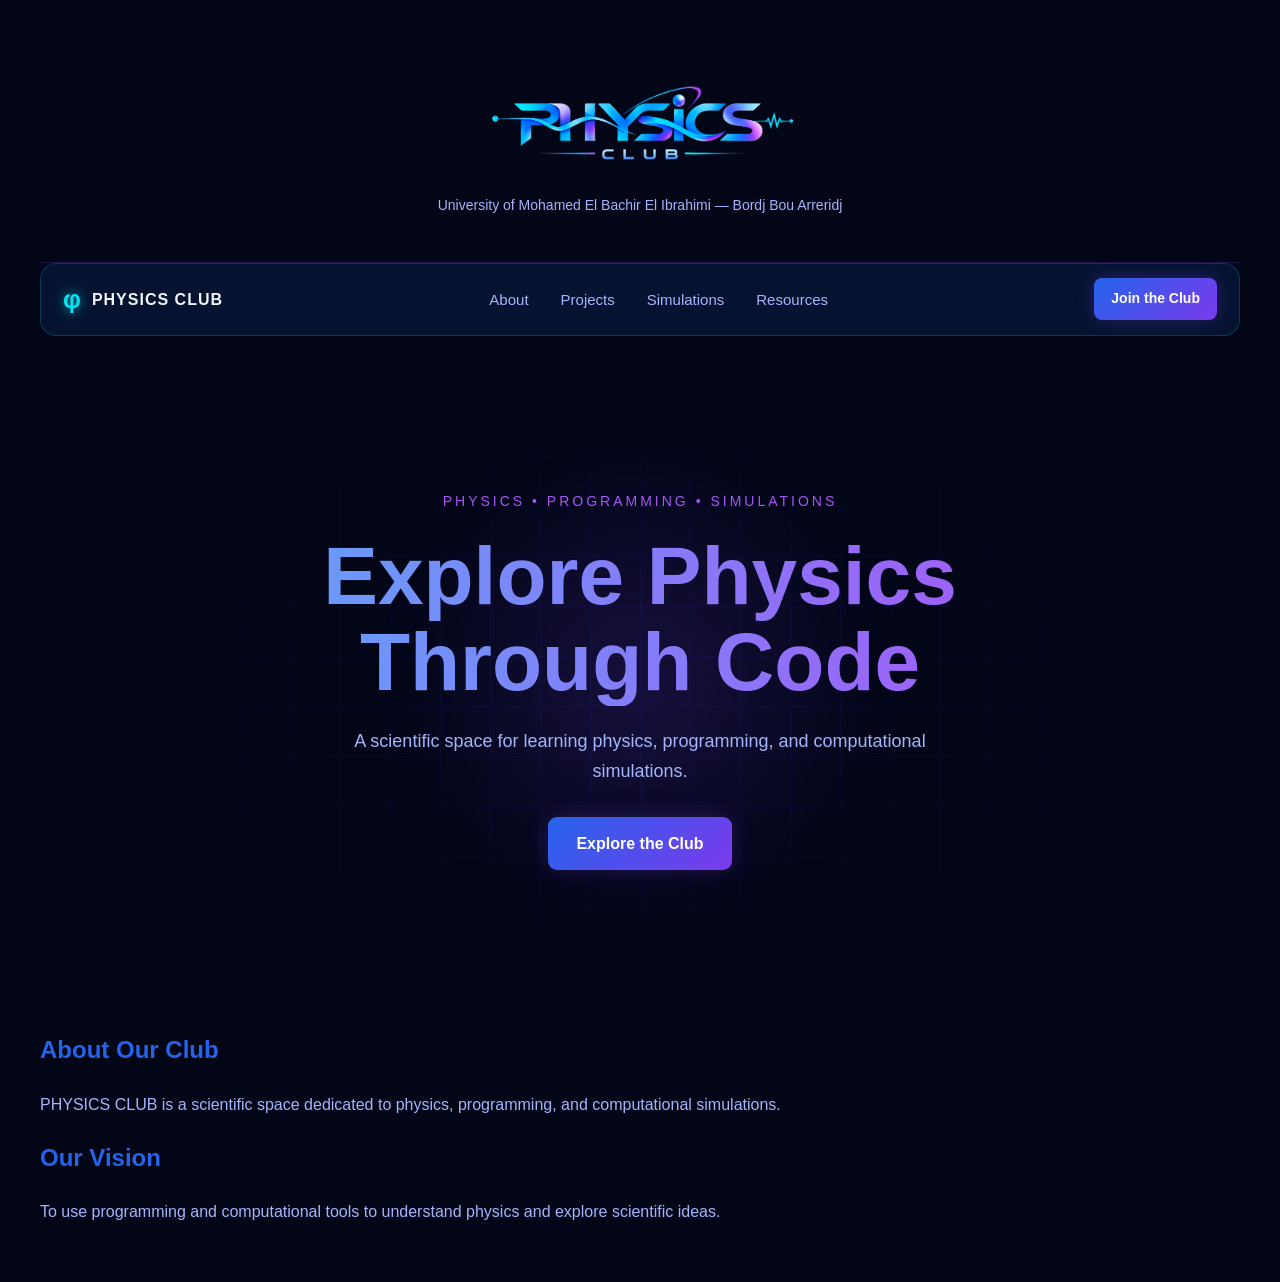
==== index.html @ 865435ab "Build initial Physics Club homepage" ====
<!DOCTYPE html>
<html lang="en">
<head>
    <meta charset="UTF-8">
    <meta name="viewport" content="width=device-width, initial-scale=1.0">
    <title>PHYSICS CLUB</title>
    <link rel="stylesheet" href="style.css">
</head>


<body>

    <header class="site-header">

    <h1 class="visually-hidden">PHYSICS CLUB</h1>

    <img src="images/logo.png" alt="PHYSICS CLUB Logo" class="logo">

    <p class="university-name">
        University of Mohamed El Bachir El Ibrahimi
        — Bordj Bou Arreridj
    </p>

    </header>

<nav class="navbar">

    <div class="nav-brand">
        <span class="brand-symbol">φ</span>
        <span>PHYSICS CLUB</span>
    </div>

    <div class="nav-links">
        <a href="#about">About</a>
        <a href="#projects">Projects</a>
        <a href="#simulations">Simulations</a>
        <a href="#resources">Resources</a>
    </div>

    <a href="#join" class="nav-button">Join the Club</a>

</nav>

    <main>

        <section class="hero">

            <p class="hero-label">PHYSICS • PROGRAMMING • SIMULATIONS</p>

        <h2>Explore Physics Through Code</h2>

            <p class="hero-text">
        A scientific space for learning physics,
        programming, and computational simulations.
            </p>

            <a href="#about" class="hero-button">Explore the Club</a>

        </section>

        <section id="about">
            <h2>About Our Club</h2>
            <p>
                PHYSICS CLUB is a scientific space dedicated to
                physics, programming, and computational simulations.
            </p>
        </section>

        <section id="vision">
            <h2>Our Vision</h2>
            <p>
                To use programming and computational tools to
                understand physics and explore scientific ideas.
            </p>
        </section>
    </main>

</body>

</html>
---- style.css ----
:root {
    --color-cyan: #00E5F5;
    --color-background: #020617;
    --color-surface: #0B1230;

    --color-blue: #2563EB;
    --color-violet: #7C3AED;
    --color-violet-light: #A855F7;

    --color-text: #F1F5F9;
    --color-text-muted: #A5B4FC;

    --gradient-main: linear-gradient(135deg, #2563EB, #7C3AED);
    --gradient-text: linear-gradient(90deg, #60A5FA, #A855F7);
}

body {
    margin: 0;
    padding: 40px;
    background-color: var(--color-background);
    color: var(--color-text);
    font-family: Arial, sans-serif;
    line-height: 1.7;
}

h1 {
    color: var(--color-violet-light);
    text-align: center;
    font-size: 42px;
}

h2,
h3 {
    color: var(--color-blue);
}

p {
    color: var(--color-text-muted);
}

/* Club logo */
.logo {
    width: 330px;
    height: auto;
    display: block;
    margin: 0 auto;
}

.site-header {
    text-align: center;
    padding: 30px 0;
    border-bottom: 1px solid rgba(124, 58, 237, 0.25);
}

.university-name {
    color: var(--color-text-muted);
    font-size: 14px;
}

.visually-hidden {
    position: absolute;
    width: 1px;
    height: 1px;
    padding: 0;
    margin: -1px;
    overflow: hidden;
    clip-path: inset(50%);
    white-space: nowrap;
    border: 0;
}

.navbar {
    display: flex;
    align-items: center;
    justify-content: space-between;

    padding: 14px 22px;
    margin-bottom: 20px;

    background: rgba(8, 26, 59, 0.72);
    border: 1px solid rgba(0, 229, 245, 0.18);
    border-radius: 16px;

    backdrop-filter: blur(14px);
}

.nav-brand {
    display: flex;
    align-items: center;
    gap: 10px;

    color: var(--color-text);
    font-weight: bold;
    letter-spacing: 1px;
}

.brand-symbol {
    color: var(--color-cyan);
    font-size: 25px;

    text-shadow: 0 0 12px rgba(0, 229, 245, 0.7);
}

.nav-links {
    display: flex;
    align-items: center;
    gap: 32px;
}

.nav-links a {
    position: relative;

    color: var(--color-text-muted);
    text-decoration: none;

    font-size: 15px;

    transition: color 0.3s ease;
}

.nav-links a::after {
    content: "";

    position: absolute;
    left: 0;
    bottom: -7px;

    width: 0;
    height: 2px;

    background: var(--color-violet-light);

    box-shadow: 0 0 8px var(--color-violet-light);

    transition: width 0.3s ease;
}

.nav-links a:hover {
    color: var(--color-violet-light);
}

.nav-button {
    padding: 9px 17px;

    color: white;
    background: var(--gradient-main);

    text-decoration: none;
    font-size: 14px;
    font-weight: bold;

    border-radius: 8px;

    box-shadow: 0 0 18px rgba(124, 58, 237, 0.3);

    transition: 0.3s ease;
}

.nav-button:hover {
    transform: translateY(-2px);

    box-shadow:
        0 0 15px rgba(124, 58, 237, 0.6),
        0 0 35px rgba(37, 99, 235, 0.3);
}


.hero {
    position: relative;

    text-align: center;
    padding: 120px 20px 140px;

    overflow: hidden;
}

.hero > * {
    position: relative;
    z-index: 1;
}

.hero-label {
    color: var(--color-violet-light);
    font-size: 14px;
    letter-spacing: 3px;
}

.hero h2 {
    max-width: 900px;
    margin: 20px auto;

    font-size: clamp(48px, 7vw, 82px);
    line-height: 1.05;

    background: var(--gradient-text);
    -webkit-background-clip: text;
    -webkit-text-fill-color: transparent;
}

.hero::before {
    content: "";

    position: absolute;
    width: 500px;
    height: 500px;

    top: 50%;
    left: 50%;

    transform: translate(-50%, -50%);

    background: radial-gradient(
        circle,
        rgba(124, 58, 237, 0.18),
        transparent 70%
    );

    filter: blur(20px);

    pointer-events: none;
}

.hero::after {
    content: "";

    position: absolute;
    inset: 0;

    background-image:
        linear-gradient(rgba(124, 58, 237, 0.08) 1px, transparent 1px),
        linear-gradient(90deg, rgba(37, 99, 235, 0.08) 1px, transparent 1px);

    background-size: 50px 50px;

    mask-image: radial-gradient(
        ellipse at center,
        black 20%,
        transparent 75%
    );

    pointer-events: none;
}

.hero-text {
    max-width: 650px;
    margin: 0 auto 30px;
    font-size: 18px;
}

.hero-button {
    display: inline-block;
    padding: 13px 28px;

    background: var(--gradient-main);
    color: white;

    text-decoration: none;
    font-weight: bold;

    border-radius: 9px;

    box-shadow: 0 0 20px rgba(124, 58, 237, 0.25);

    transition: 0.3s ease;
}

.hero-button:hover {
    transform: translateY(-3px);

    box-shadow:
        0 0 20px rgba(124, 58, 237, 0.55),
        0 0 40px rgba(37, 99, 235, 0.25);
}
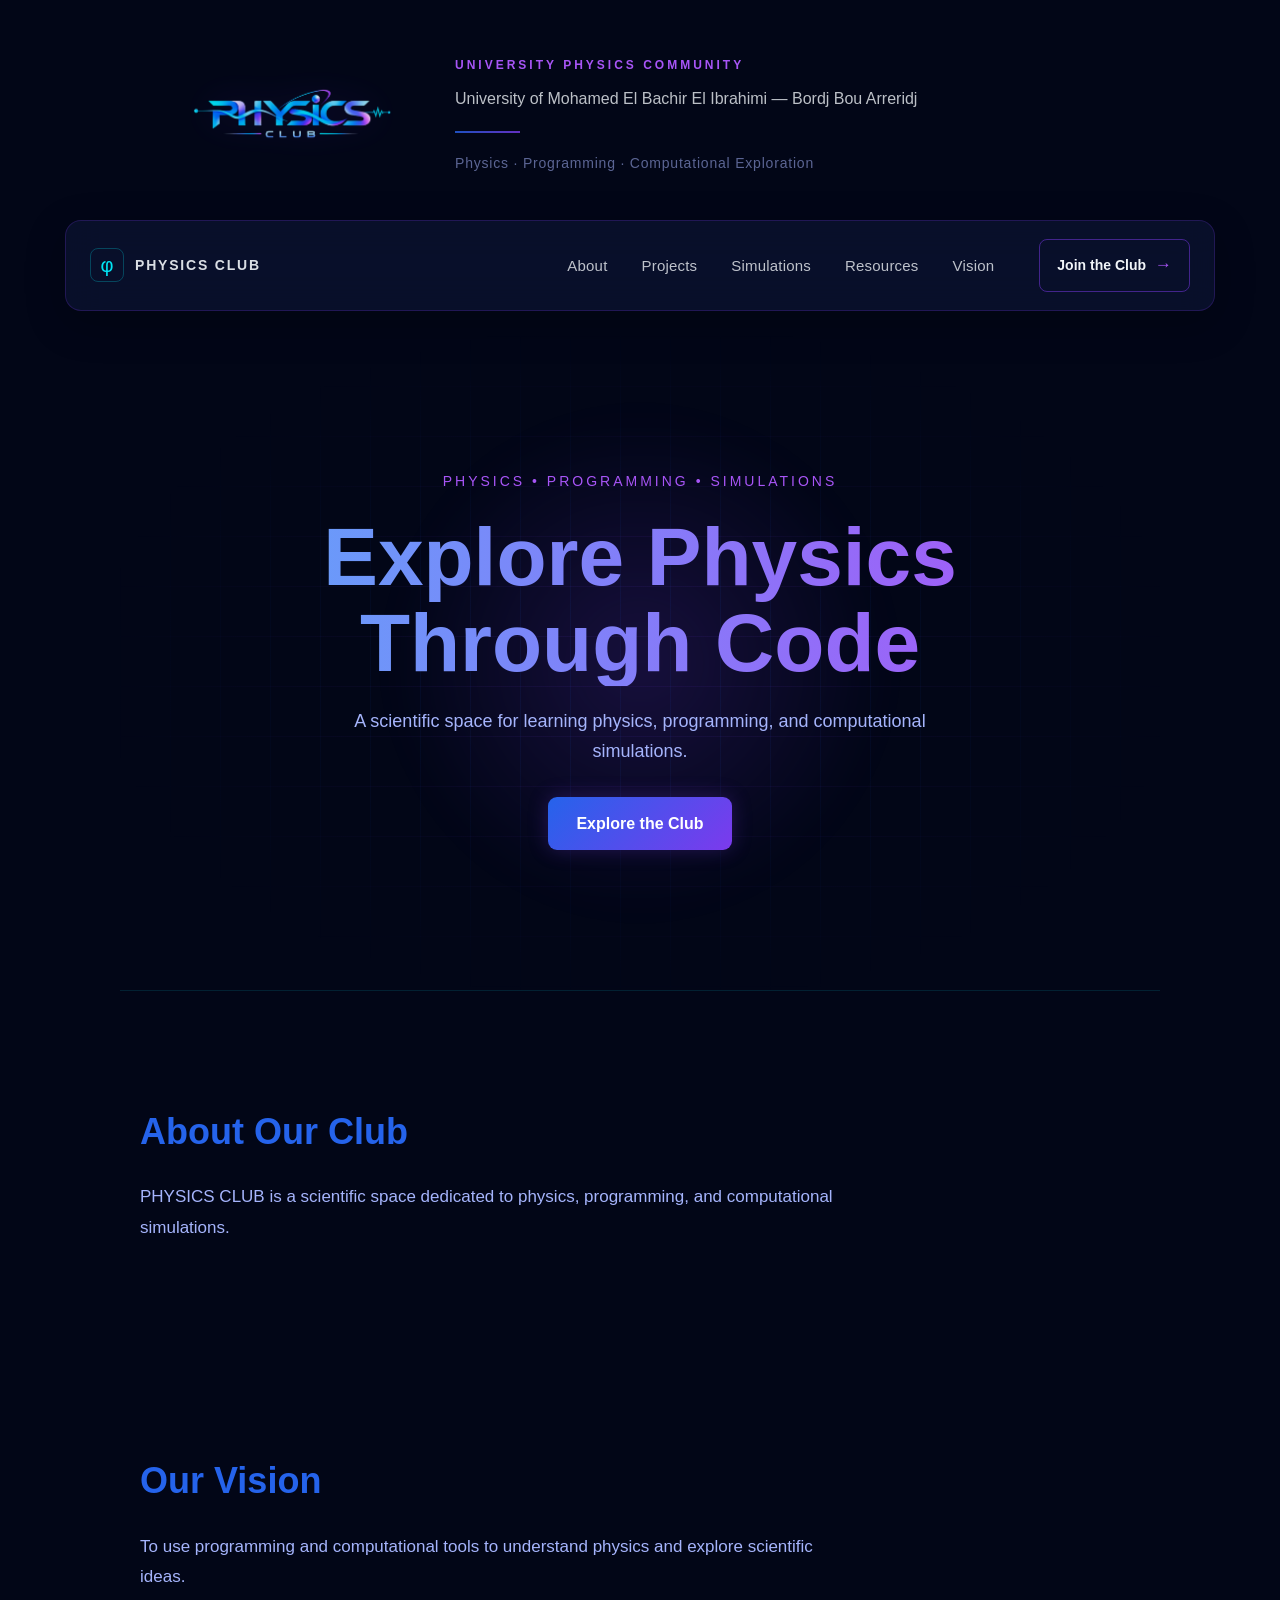
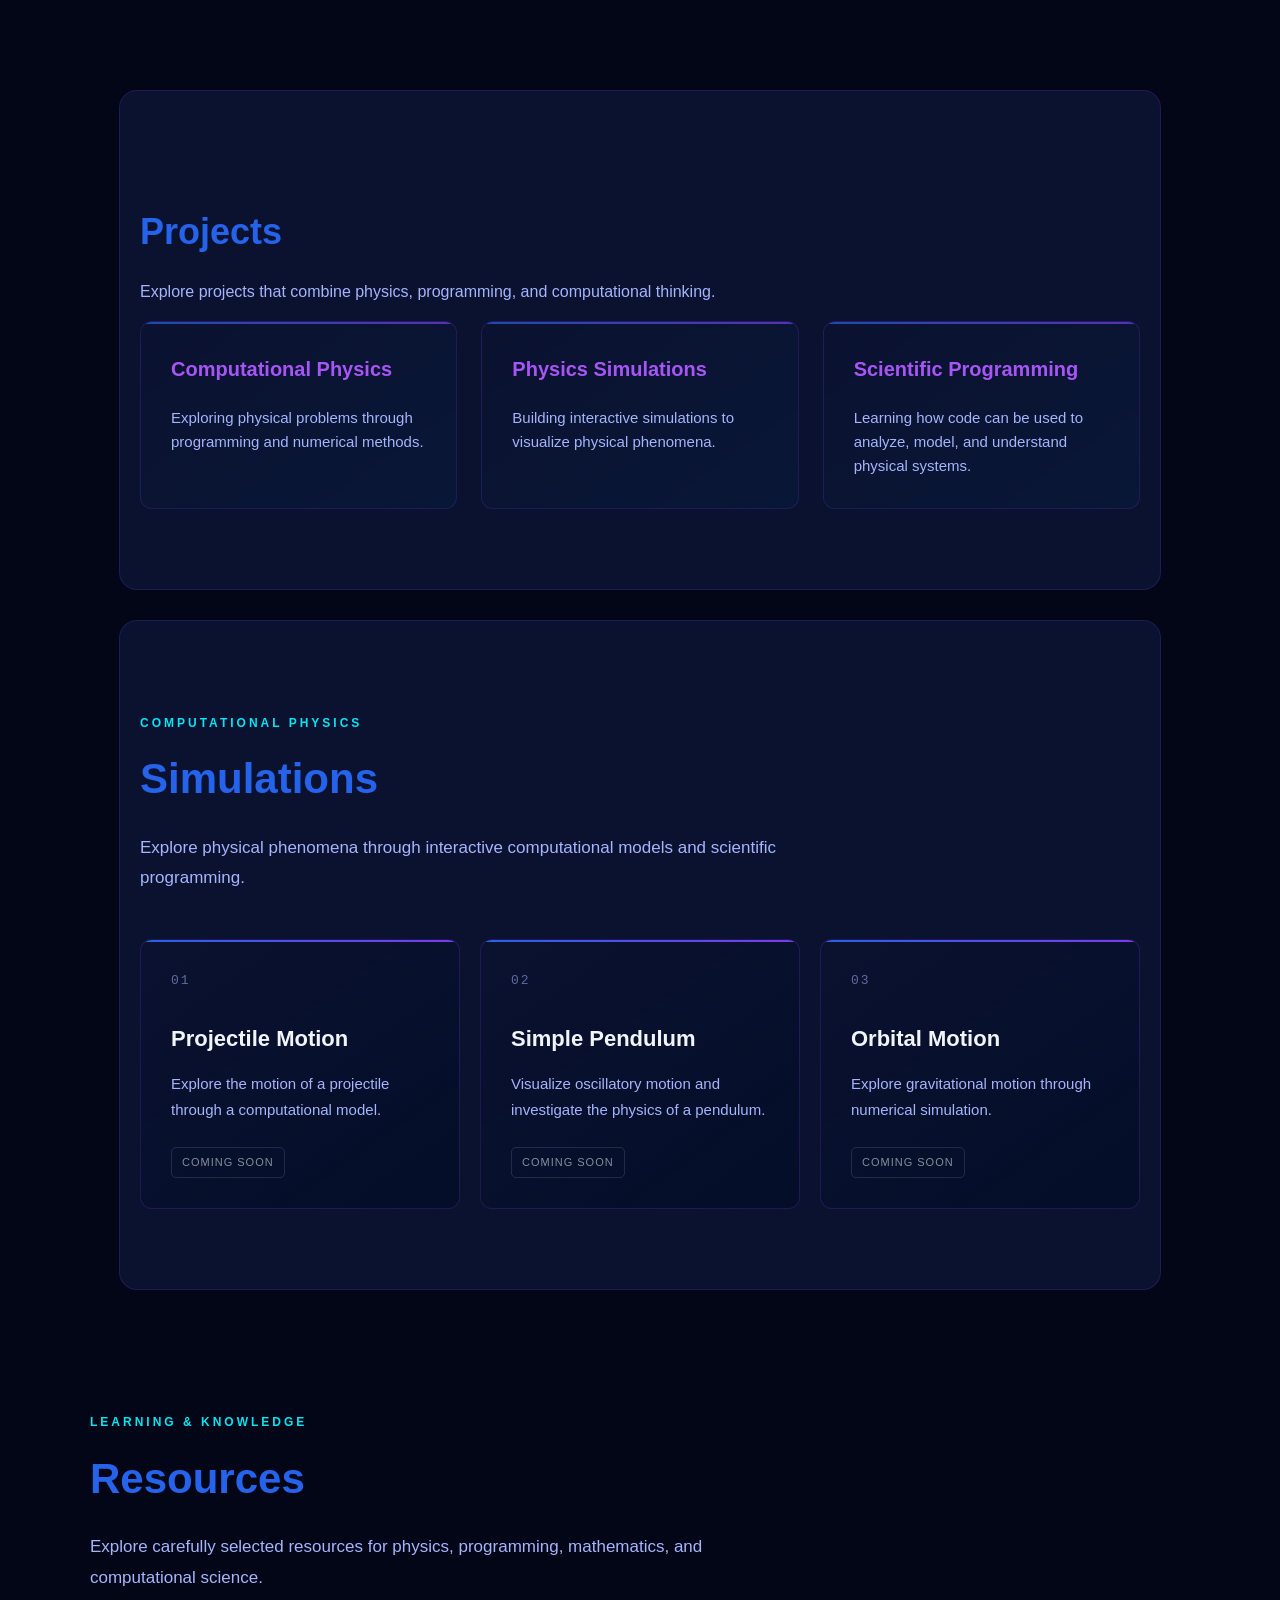
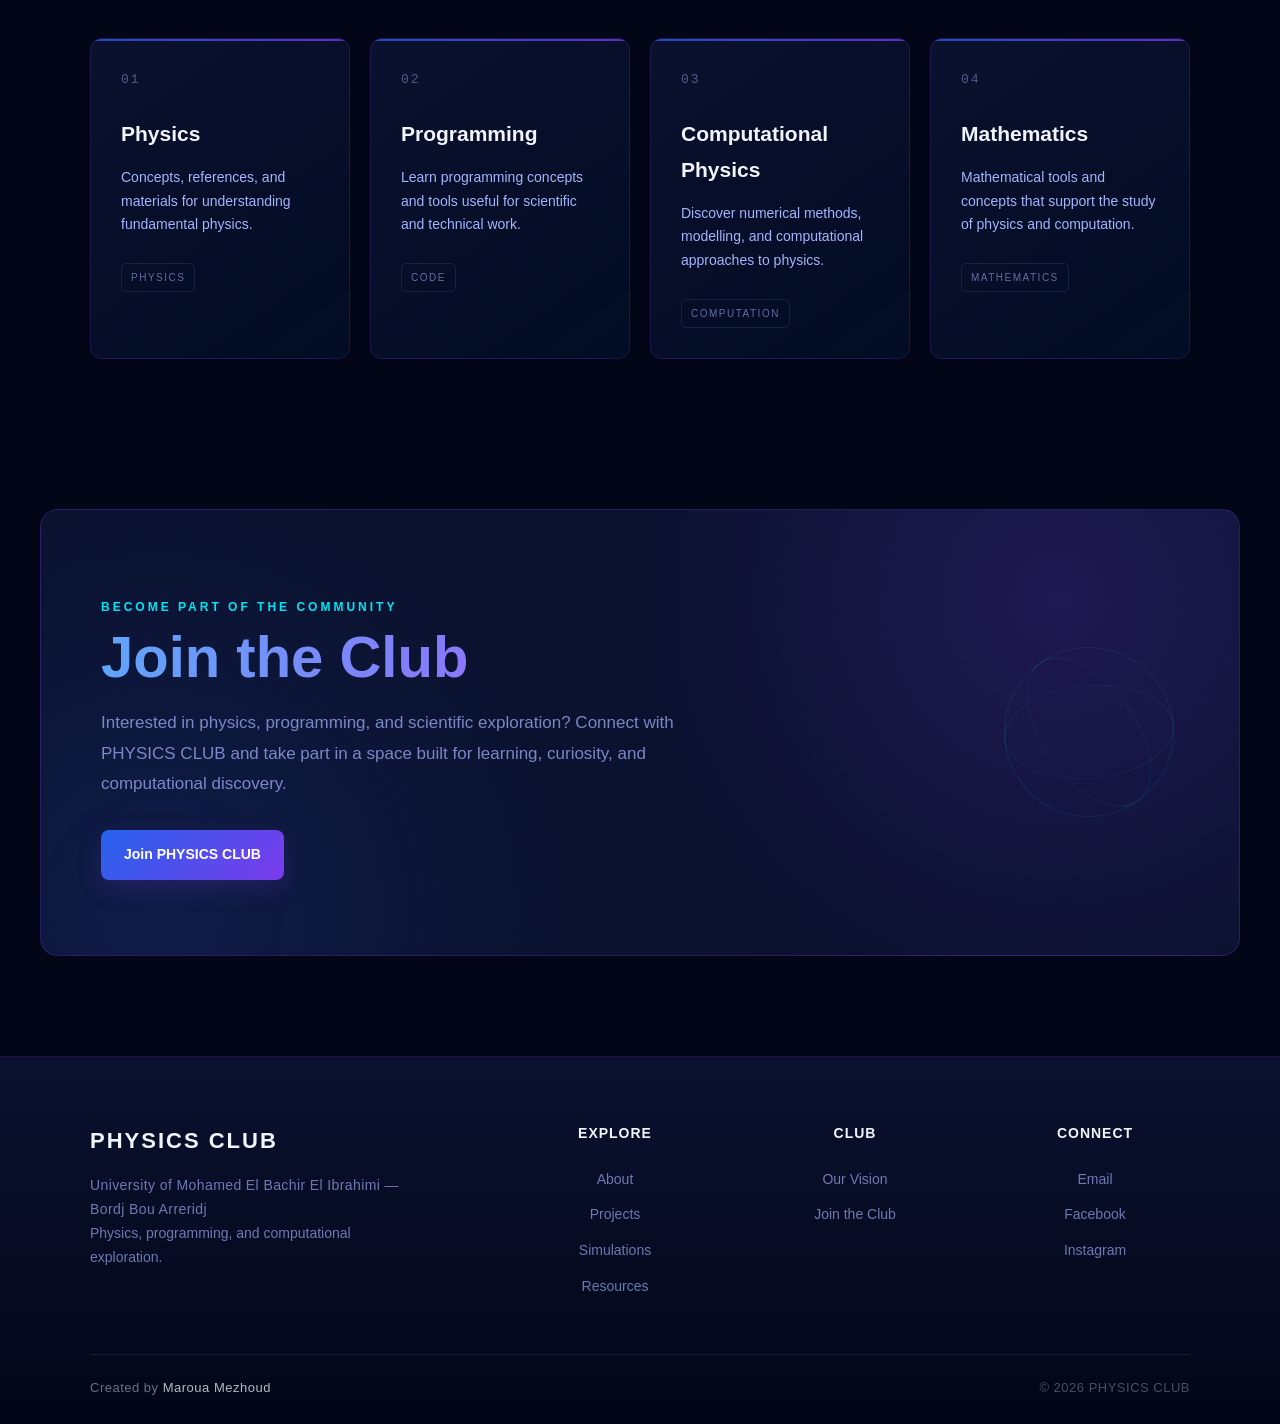
==== commit ddce8e7b: "Improve header and navigation" ====
--- a/index.html
+++ b/index.html
@@ -10,34 +10,73 @@
 
 <body>
 
-    <header class="site-header">
+<header class="site-header">
 
     <h1 class="visually-hidden">PHYSICS CLUB</h1>
 
-    <img src="images/logo.png" alt="PHYSICS CLUB Logo" class="logo">
-
-    <p class="university-name">
-        University of Mohamed El Bachir El Ibrahimi
-        — Bordj Bou Arreridj
-    </p>
-
-    </header>
+    <div class="header-content">
+
+        <div class="header-logo">
+            <img
+                src="images/logo.png"
+                alt="PHYSICS CLUB Logo"
+                class="logo"
+            >
+        </div>
+
+        <div class="header-info">
+
+            <p class="header-label">
+                UNIVERSITY PHYSICS COMMUNITY
+            </p>
+
+            <p class="university-name">
+                University of Mohamed El Bachir El Ibrahimi
+                — Bordj Bou Arreridj
+            </p>
+
+            <div class="header-line"></div>
+
+            <p class="header-description">
+                Physics · Programming · Computational Exploration
+            </p>
+
+        </div>
+
+    </div>
+
+</header>
 
 <nav class="navbar">
 
     <div class="nav-brand">
+
         <span class="brand-symbol">φ</span>
-        <span>PHYSICS CLUB</span>
+
+        <span class="brand-name">
+            PHYSICS CLUB
+        </span>
+
     </div>
 
     <div class="nav-links">
+
         <a href="#about">About</a>
+
         <a href="#projects">Projects</a>
+
         <a href="#simulations">Simulations</a>
+
         <a href="#resources">Resources</a>
-    </div>
-
-    <a href="#join" class="nav-button">Join the Club</a>
+
+        <a href="#vision">Vision</a>
+
+    </div>
+
+    <a href="#join" class="nav-button">
+        Join the Club
+        <span class="button-arrow">→</span>
+    </a>
 
 </nav>
 
@@ -73,8 +112,288 @@
                 understand physics and explore scientific ideas.
             </p>
         </section>
+
+        <section id="projects" class="content-section">
+
+    <h2>Projects</h2>
+
+    <p>
+        Explore projects that combine physics,
+        programming, and computational thinking.
+    </p>
+
+    <div class="project-grid">
+
+        <article class="project-card">
+            <h3>Computational Physics</h3>
+            <p>
+                Exploring physical problems through programming
+                and numerical methods.
+            </p>
+        </article>
+
+        <article class="project-card">
+            <h3>Physics Simulations</h3>
+            <p>
+                Building interactive simulations to visualize
+                physical phenomena.
+            </p>
+        </article>
+
+        <article class="project-card">
+            <h3>Scientific Programming</h3>
+            <p>
+                Learning how code can be used to analyze,
+                model, and understand physical systems.
+            </p>
+        </article>
+
+            </div>
+
+        </section>
+
+
+        <section id="simulations" class="content-section">
+
+    <div class="section-heading">
+
+        <p class="section-label">COMPUTATIONAL PHYSICS</p>
+
+        <h2>Simulations</h2>
+
+        <p>
+            Explore physical phenomena through interactive
+            computational models and scientific programming.
+        </p>
+
+    </div>
+
+    <div class="simulation-grid">
+
+        <article class="simulation-card">
+            <span class="simulation-number">01</span>
+
+            <h3>Projectile Motion</h3>
+
+            <p>
+                Explore the motion of a projectile
+                through a computational model.
+            </p>
+
+            <span class="simulation-status">Coming soon</span>
+        </article>
+
+        <article class="simulation-card">
+            <span class="simulation-number">02</span>
+
+            <h3>Simple Pendulum</h3>
+
+            <p>
+                Visualize oscillatory motion and
+                investigate the physics of a pendulum.
+            </p>
+
+            <span class="simulation-status">Coming soon</span>
+        </article>
+
+        <article class="simulation-card">
+            <span class="simulation-number">03</span>
+
+            <h3>Orbital Motion</h3>
+
+            <p>
+                Explore gravitational motion through
+                numerical simulation.
+            </p>
+
+            <span class="simulation-status">Coming soon</span>
+        </article>
+
+        </div>
+
+        </section>
+
+        <section id="resources" class="resources-section">
+
+    <div class="section-heading">
+
+        <p class="section-label">LEARNING &amp; KNOWLEDGE</p>
+
+        <h2>Resources</h2>
+
+        <p>
+            Explore carefully selected resources for physics,
+            programming, mathematics, and computational science.
+        </p>
+
+    </div>
+
+
+    <div class="resource-grid">
+
+        <article class="resource-card">
+
+            <span class="resource-number">01</span>
+
+            <h3>Physics</h3>
+
+            <p>
+                Concepts, references, and materials
+                for understanding fundamental physics.
+            </p>
+
+            <span class="resource-tag">PHYSICS</span>
+
+        </article>
+
+
+        <article class="resource-card">
+
+            <span class="resource-number">02</span>
+
+            <h3>Programming</h3>
+
+            <p>
+                Learn programming concepts and tools
+                useful for scientific and technical work.
+            </p>
+
+            <span class="resource-tag">CODE</span>
+
+        </article>
+
+
+        <article class="resource-card">
+
+            <span class="resource-number">03</span>
+
+            <h3>Computational Physics</h3>
+
+            <p>
+                Discover numerical methods, modelling,
+                and computational approaches to physics.
+            </p>
+
+            <span class="resource-tag">COMPUTATION</span>
+
+        </article>
+
+
+        <article class="resource-card">
+
+            <span class="resource-number">04</span>
+
+            <h3>Mathematics</h3>
+
+            <p>
+                Mathematical tools and concepts that
+                support the study of physics and computation.
+            </p>
+
+            <span class="resource-tag">MATHEMATICS</span>
+
+        </article>
+
+    </div>
+
+</section>
+
+        <section id="join" class="join-section">
+
+    <div class="join-content">
+
+        <p class="section-label">BECOME PART OF THE COMMUNITY</p>
+
+        <h2>Join the Club</h2>
+
+        <p class="join-text">
+            Interested in physics, programming, and scientific exploration?
+            Connect with PHYSICS CLUB and take part in a space built
+            for learning, curiosity, and computational discovery.
+        </p>
+
+        <a href="#contact" class="join-button">
+            Join PHYSICS CLUB
+        </a>
+
+    </div>
+
+    <div class="join-decoration">
+        <span></span>
+        <span></span>
+        <span></span>
+    </div>
+
+    </section>
+
+
     </main>
 
+
+<footer class="site-footer">
+
+    <div class="footer-main">
+
+        <div class="footer-brand">
+
+        <h3>PHYSICS CLUB</h3>
+
+        <p class="footer-university">
+        University of Mohamed El Bachir El Ibrahimi
+        — Bordj Bou Arreridj
+        </p>
+
+        <p>
+        Physics, programming, and computational exploration.
+        </p>
+
+    </div>
+
+        <div class="footer-column">
+            <h4>Explore</h4>
+
+            <a href="#about">About</a>
+            <a href="#projects">Projects</a>
+            <a href="#simulations">Simulations</a>
+            <a href="#resources">Resources</a>
+        </div>
+
+        <div class="footer-column">
+            <h4>Club</h4>
+
+            <a href="#vision">Our Vision</a>
+            <a href="#join">Join the Club</a>
+        </div>
+
+        <div class="footer-column">
+
+            <h4>Connect</h4>
+
+            <a href="#">Email</a>
+            <a href="#">Facebook</a>
+            <a href="#">Instagram</a>
+
+        </div>
+
+
+    </div>
+
+    <div class="footer-bottom">
+
+        <p class="creator">
+            Created by <span>Maroua Mezhoud</span>
+        </p>
+
+        <p class="copyright">
+            © 2026 PHYSICS CLUB
+        </p>
+
+    </div>
+
+</footer>
+
+<script src="script.js"></script>
+
 </body>
 
 </html>
--- a/style.css
+++ b/style.css
@@ -39,131 +39,359 @@
     color: var(--color-text-muted);
 }
 
-/* Club logo */
+#about p,
+#vision p {
+    max-width: 700px;
+    font-size: 17px;
+    line-height: 1.8;
+}
+
+```css
+/* =========================
+   Site Header
+   ========================= */
+
+.site-header {
+    max-width: 1100px;
+
+    margin: 0 auto;
+
+    padding: 55px 20px 45px;
+
+    border-bottom: 1px solid rgba(124, 58, 237, 0.16);
+}
+
+.header-content {
+    display: flex;
+
+    align-items: center;
+
+    gap: 55px;
+
+    max-width: 920px;
+
+    margin: 0 auto;
+}
+
+.header-logo {
+    flex-shrink: 0;
+
+    display: flex;
+
+    align-items: center;
+    justify-content: center;
+
+    width: 220px;
+    height: 150px;
+}
+
 .logo {
-    width: 330px;
+    width: 215px;
+
     height: auto;
+
     display: block;
-    margin: 0 auto;
-}
-
-.site-header {
-    text-align: center;
-    padding: 30px 0;
-    border-bottom: 1px solid rgba(124, 58, 237, 0.25);
+
+    opacity: 0.92;
+
+    filter:
+        drop-shadow(0 0 18px rgba(124, 58, 237, 0.14));
+
+    transition:
+        transform 0.4s ease,
+        opacity 0.4s ease;
+}
+
+.logo:hover {
+    transform: scale(1.025);
+
+    opacity: 1;
+}
+
+.header-info {
+    display: flex;
+
+    flex-direction: column;
+
+    justify-content: center;
+}
+
+.header-label {
+    margin: 0 0 11px;
+
+    color: var(--color-violet-light);
+
+    font-size: 12px;
+
+    font-weight: 600;
+
+    letter-spacing: 3px;
 }
 
 .university-name {
-    color: var(--color-text-muted);
+    margin: 0;
+
+    color: rgba(241, 245, 249, 0.78);
+
+    font-size: 16px;
+
+    font-weight: 500;
+
+    line-height: 1.6;
+}
+
+.header-line {
+    width: 65px;
+
+    height: 2px;
+
+    margin: 19px 0;
+
+    background: var(--gradient-main);
+
+    opacity: 0.8;
+}
+
+.header-description {
+    margin: 0;
+
+    color: rgba(165, 180, 252, 0.55);
+
     font-size: 14px;
+
+    letter-spacing: 0.8px;
 }
 
 .visually-hidden {
     position: absolute;
+
     width: 1px;
     height: 1px;
+
     padding: 0;
     margin: -1px;
+
     overflow: hidden;
+
     clip-path: inset(50%);
+
     white-space: nowrap;
+
     border: 0;
 }
 
+
+
+/* ================================
+   NAVBAR
+   ================================ */
+
 .navbar {
+    max-width: 1100px;
+
+    margin: 30px auto 25px;
+
+    padding: 18px 24px;
+
     display: flex;
     align-items: center;
-    justify-content: space-between;
-
-    padding: 14px 22px;
-    margin-bottom: 20px;
-
-    background: rgba(8, 26, 59, 0.72);
-    border: 1px solid rgba(0, 229, 245, 0.18);
+
+    background: rgba(11, 18, 48, 0.78);
+
+    border: 1px solid rgba(124, 58, 237, 0.22);
     border-radius: 16px;
 
-    backdrop-filter: blur(14px);
-}
+    backdrop-filter: blur(18px);
+
+    box-shadow:
+        0 12px 40px rgba(0, 0, 0, 0.22);
+
+    position: relative;
+    z-index: 10;
+}
+
+
+/* --------------------------------
+   Brand
+   -------------------------------- */
 
 .nav-brand {
     display: flex;
     align-items: center;
-    gap: 10px;
+
+    gap: 11px;
+
+    min-width: 190px;
 
     color: var(--color-text);
-    font-weight: bold;
-    letter-spacing: 1px;
+
+    text-decoration: none;
+
+    white-space: nowrap;
 }
 
 .brand-symbol {
+    display: flex;
+    align-items: center;
+    justify-content: center;
+
+    width: 32px;
+    height: 32px;
+
     color: var(--color-cyan);
-    font-size: 25px;
-
-    text-shadow: 0 0 12px rgba(0, 229, 245, 0.7);
-}
+
+    border: 1px solid rgba(0, 229, 245, 0.25);
+    border-radius: 8px;
+
+    font-size: 20px;
+    line-height: 1;
+
+    transition:
+        color 0.3s ease,
+        border-color 0.3s ease,
+        transform 0.3s ease;
+}
+
+.brand-name {
+    color: rgba(241, 245, 249, 0.9);
+
+    font-size: 14px;
+    font-weight: 600;
+
+    letter-spacing: 1.8px;
+}
+
+.nav-brand:hover .brand-symbol {
+    color: var(--color-violet-light);
+
+    border-color: rgba(168, 85, 247, 0.45);
+
+    transform: rotate(8deg);
+}
+
+
+/* --------------------------------
+   Navigation links
+   -------------------------------- */
 
 .nav-links {
     display: flex;
     align-items: center;
-    gap: 32px;
+
+    gap: 34px;
+
+    margin-left: auto;
+    margin-right: 45px;
 }
 
 .nav-links a {
     position: relative;
 
-    color: var(--color-text-muted);
+    padding: 10px 0;
+
+    color: rgba(241, 245, 249, 0.78);
+
     text-decoration: none;
 
     font-size: 15px;
-
-    transition: color 0.3s ease;
+    font-weight: 500;
+
+    letter-spacing: 0.2px;
+
+    transition:
+        color 0.3s ease;
 }
 
 .nav-links a::after {
     content: "";
 
     position: absolute;
+
     left: 0;
-    bottom: -7px;
+    bottom: 2px;
 
     width: 0;
     height: 2px;
 
     background: var(--color-violet-light);
 
-    box-shadow: 0 0 8px var(--color-violet-light);
-
-    transition: width 0.3s ease;
+    box-shadow:
+        0 0 8px rgba(168, 85, 247, 0.45);
+
+    transition:
+        width 0.35s ease;
 }
 
 .nav-links a:hover {
     color: var(--color-violet-light);
 }
 
+.nav-links a:hover::after {
+    width: 100%;
+}
+
+
+/* --------------------------------
+   Join button
+   -------------------------------- */
+
 .nav-button {
-    padding: 9px 17px;
-
-    color: white;
-    background: var(--gradient-main);
+    display: inline-flex;
+
+    align-items: center;
+    justify-content: center;
+
+    gap: 9px;
+
+    padding: 11px 17px;
+
+    background: transparent;
+
+    color: var(--color-text);
+
+    border: 1px solid rgba(124, 58, 237, 0.5);
+    border-radius: 8px;
 
     text-decoration: none;
+
     font-size: 14px;
-    font-weight: bold;
-
-    border-radius: 8px;
-
-    box-shadow: 0 0 18px rgba(124, 58, 237, 0.3);
-
-    transition: 0.3s ease;
+    font-weight: 600;
+
+    white-space: nowrap;
+
+    transition:
+        background 0.3s ease,
+        border-color 0.3s ease,
+        transform 0.3s ease,
+        box-shadow 0.3s ease;
+}
+
+.button-arrow {
+    color: var(--color-violet-light);
+
+    font-size: 17px;
+
+    transition:
+        transform 0.3s ease;
 }
 
 .nav-button:hover {
+    background: rgba(124, 58, 237, 0.12);
+
+    border-color: rgba(168, 85, 247, 0.75);
+
     transform: translateY(-2px);
 
     box-shadow:
-        0 0 15px rgba(124, 58, 237, 0.6),
-        0 0 35px rgba(37, 99, 235, 0.3);
-}
+        0 8px 25px rgba(124, 58, 237, 0.16);
+}
+
+.nav-button:hover .button-arrow {
+    transform: translateX(4px);
+}
+
+
+
 
 
 .hero {
@@ -271,4 +499,704 @@
     box-shadow:
         0 0 20px rgba(124, 58, 237, 0.55),
         0 0 40px rgba(37, 99, 235, 0.25);
+}
+
+section {
+    max-width: 1000px;
+    margin: 0 auto;
+    padding: 80px 20px;
+}
+
+#about {
+    border-top: 1px solid rgba(0, 229, 245, 0.12);
+}
+
+#about h2 {
+    font-size: 36px;
+    margin-bottom: 20px;
+}
+
+#vision h2 {
+    font-size: 36px;
+    margin-bottom: 20px;
+}
+
+.content-section {
+    margin-bottom: 30px;
+    background: var(--color-surface);
+    border: 1px solid rgba(124, 58, 237, 0.2);
+    border-radius: 18px;
+}
+
+
+.project-grid {
+    display: grid;
+
+    grid-template-columns:
+        repeat(auto-fit, minmax(250px, 1fr));
+
+    gap: 24px;
+}
+
+.project-card {
+    position: relative;
+
+    padding: 30px;
+
+    background: linear-gradient(
+        145deg,
+        rgba(11, 18, 48, 0.95),
+        rgba(8, 26, 59, 0.65)
+    );
+
+    border: 1px solid rgba(124, 58, 237, 0.2);
+    border-radius: 12px;
+
+    overflow: hidden;
+
+    transition:
+        transform 0.35s ease,
+        border-color 0.35s ease,
+        box-shadow 0.35s ease;
+}
+
+.project-card:hover {
+    transform: translateY(-8px);
+
+    border-color: rgba(0, 229, 245, 0.45);
+
+    box-shadow:
+        0 15px 40px rgba(0, 0, 0, 0.35),
+        0 0 25px rgba(0, 229, 245, 0.08);
+}
+
+.project-card::before {
+    content: "";
+
+    position: absolute;
+    top: 0;
+    left: 0;
+
+    width: 100%;
+    height: 2px;
+
+    background: var(--gradient-main);
+
+    opacity: 0.7;
+}
+
+.project-card h3 {
+    margin-top: 0;
+    color: var(--color-violet-light);
+    font-size: 20px;
+}
+
+.project-card p {
+    margin-bottom: 0;
+    font-size: 15px;
+    line-height: 1.6;
+}
+
+.site-footer {
+    margin-top: 80px;
+    margin-left: -40px;
+    margin-right: -40px;
+    margin-bottom: -40px;
+
+    padding: 55px 20px 30px;
+
+    text-align: center;
+
+    border-top: 1px solid rgba(124, 58, 237, 0.25);
+
+    background: var(--color-surface);
+}
+
+.creator {
+    color: rgba(241, 245, 249, 0.45);
+    font-size: 13px;
+    letter-spacing: 0.5px;
+}
+
+.creator span {
+    color: rgba(241, 245, 249, 0.75);
+    font-weight: 500;
+}
+
+#projects h2 {
+    font-size: 36px;
+    margin-bottom: 15px;
+}
+
+/* ==============================
+   SIMULATIONS
+   ============================== */
+
+.section-heading {
+    margin-bottom: 45px;
+}
+
+.section-label {
+    margin-bottom: 10px;
+
+    color: var(--color-cyan);
+    font-size: 12px;
+    font-weight: bold;
+    letter-spacing: 3px;
+}
+
+.section-heading h2 {
+    margin: 0 0 18px;
+
+    font-size: 42px;
+}
+
+.section-heading > p:last-child {
+    max-width: 650px;
+    margin: 0;
+
+    font-size: 17px;
+    line-height: 1.8;
+}
+
+.simulation-grid {
+    display: grid;
+
+    grid-template-columns:
+        repeat(auto-fit, minmax(250px, 1fr));
+
+    gap: 20px;
+}
+
+.simulation-card {
+    position: relative;
+
+    padding: 30px;
+
+    background:
+        linear-gradient(
+            145deg,
+            rgba(11, 18, 48, 0.95),
+            rgba(2, 13, 38, 0.8)
+        );
+
+    border: 1px solid rgba(124, 58, 237, 0.22);
+    border-radius: 12px;
+
+    overflow: hidden;
+
+    transition:
+        transform 0.35s ease,
+        border-color 0.35s ease,
+        box-shadow 0.35s ease;
+}
+
+.simulation-card::before {
+    content: "";
+
+    position: absolute;
+    top: 0;
+    left: 0;
+
+    width: 100%;
+    height: 2px;
+
+    background: var(--gradient-main);
+}
+
+.simulation-card:hover {
+    transform: translateY(-7px);
+
+    border-color: rgba(0, 229, 245, 0.4);
+
+    box-shadow:
+        0 15px 40px rgba(0, 0, 0, 0.35),
+        0 0 25px rgba(0, 229, 245, 0.08);
+}
+
+.simulation-number {
+    display: block;
+
+    margin-bottom: 28px;
+
+    color: rgba(165, 180, 252, 0.55);
+
+    font-family: monospace;
+    font-size: 13px;
+    letter-spacing: 2px;
+}
+
+.simulation-card h3 {
+    margin: 0 0 14px;
+
+    color: var(--color-text);
+
+    font-size: 22px;
+}
+
+.simulation-card p {
+    margin: 0 0 25px;
+
+    font-size: 15px;
+    line-height: 1.7;
+}
+
+.simulation-status {
+    display: inline-block;
+
+    padding: 5px 10px;
+
+    color: rgba(241, 245, 249, 0.55);
+
+    border: 1px solid rgba(241, 245, 249, 0.12);
+    border-radius: 5px;
+
+    font-size: 11px;
+    letter-spacing: 1px;
+    text-transform: uppercase;
+}
+
+/* ==============================
+   RESOURCES & JOIN
+   ============================== */
+
+/* =========================
+   Resources
+   ========================= */
+
+.resources-section {
+    max-width: 1100px;
+}
+
+.resources-section .section-heading {
+    margin-bottom: 45px;
+}
+
+
+/* Resource grid */
+
+.resource-grid {
+    display: grid;
+
+    grid-template-columns:
+        repeat(auto-fit, minmax(240px, 1fr));
+
+    gap: 20px;
+}
+
+
+/* Resource card */
+
+.resource-card {
+    position: relative;
+
+    padding: 30px;
+
+    background:
+        linear-gradient(
+            145deg,
+            rgba(11, 18, 48, 0.95),
+            rgba(2, 13, 38, 0.82)
+        );
+
+    border: 1px solid rgba(124, 58, 237, 0.2);
+
+    border-radius: 12px;
+
+    overflow: hidden;
+
+    transition:
+        transform 0.35s ease,
+        border-color 0.35s ease,
+        box-shadow 0.35s ease;
+}
+
+
+/* Top accent */
+
+.resource-card::before {
+    content: "";
+
+    position: absolute;
+
+    top: 0;
+    left: 0;
+
+    width: 100%;
+    height: 2px;
+
+    background: var(--gradient-main);
+
+    opacity: 0.75;
+}
+
+
+/* Hover */
+
+.resource-card:hover {
+    transform: translateY(-7px);
+
+    border-color: rgba(0, 229, 245, 0.38);
+
+    box-shadow:
+        0 15px 40px rgba(0, 0, 0, 0.35),
+        0 0 25px rgba(0, 229, 245, 0.07);
+}
+
+
+/* Number */
+
+.resource-number {
+    display: block;
+
+    margin-bottom: 25px;
+
+    color: rgba(165, 180, 252, 0.45);
+
+    font-family: monospace;
+
+    font-size: 13px;
+
+    letter-spacing: 2px;
+}
+
+
+/* Title */
+
+.resource-card h3 {
+    margin: 0 0 14px;
+
+    color: var(--color-text);
+
+    font-size: 21px;
+}
+
+
+/* Description */
+
+.resource-card p {
+    margin: 0 0 25px;
+
+    font-size: 14px;
+
+    line-height: 1.7;
+}
+
+
+/* Category */
+
+.resource-tag {
+    display: inline-block;
+
+    padding: 5px 9px;
+
+    color: rgba(165, 180, 252, 0.58);
+
+    border: 1px solid rgba(165, 180, 252, 0.12);
+
+    border-radius: 5px;
+
+    font-size: 10px;
+
+    letter-spacing: 1.5px;
+}
+
+/* =========================
+   Join the Club
+   ========================= */
+
+.join-section {
+    position: relative;
+
+    max-width: 1100px;
+
+    margin: 70px auto 80px;
+
+    padding: 75px 60px;
+
+    overflow: hidden;
+
+    background:
+        radial-gradient(
+            circle at 85% 20%,
+            rgba(124, 58, 237, 0.18),
+            transparent 38%
+        ),
+        radial-gradient(
+            circle at 10% 90%,
+            rgba(37, 99, 235, 0.12),
+            transparent 35%
+        ),
+        var(--color-surface);
+
+    border: 1px solid rgba(124, 58, 237, 0.24);
+
+    border-radius: 18px;
+}
+
+
+/* Content */
+
+.join-content {
+    position: relative;
+
+    z-index: 2;
+
+    max-width: 650px;
+}
+
+
+/* Title */
+
+.join-section h2 {
+    margin: 0 0 20px;
+
+    font-size: clamp(40px, 5vw, 58px);
+
+    line-height: 1.05;
+
+    background: var(--gradient-text);
+
+    -webkit-background-clip: text;
+    -webkit-text-fill-color: transparent;
+}
+
+
+/* Description */
+
+.join-text {
+    max-width: 620px;
+
+    margin: 0 0 30px;
+
+    color: rgba(165, 180, 252, 0.72);
+
+    font-size: 17px;
+
+    line-height: 1.8;
+}
+
+
+/* Button */
+
+.join-button {
+    display: inline-flex;
+
+    align-items: center;
+    justify-content: center;
+
+    padding: 13px 23px;
+
+    background: var(--gradient-main);
+
+    color: white;
+
+    text-decoration: none;
+
+    font-size: 14px;
+    font-weight: 600;
+
+    border-radius: 8px;
+
+    box-shadow:
+        0 8px 25px rgba(124, 58, 237, 0.2);
+
+    transition:
+        transform 0.3s ease,
+        box-shadow 0.3s ease;
+}
+
+
+.join-button:hover {
+    transform: translateY(-3px);
+
+    box-shadow:
+        0 12px 30px rgba(124, 58, 237, 0.32);
+}
+
+
+/* Decorative orbital elements */
+
+.join-decoration {
+    position: absolute;
+
+    right: 65px;
+    top: 50%;
+
+    width: 170px;
+    height: 170px;
+
+    transform: translateY(-50%);
+
+    opacity: 0.55;
+
+    pointer-events: none;
+}
+
+
+.join-decoration span {
+    position: absolute;
+
+    inset: 0;
+
+    border: 1px solid rgba(0, 229, 245, 0.18);
+
+    border-radius: 50%;
+
+    transform: rotate(25deg);
+}
+
+
+.join-decoration span:nth-child(2) {
+    transform: rotate(85deg) scaleX(0.55);
+}
+
+
+.join-decoration span:nth-child(3) {
+    transform: rotate(-35deg) scaleX(0.55);
+}
+
+html {
+    scroll-behavior: smooth;
+}
+
+/* ==============================
+   FOOTER
+   ============================== */
+
+.site-footer {
+    margin-top: 100px;
+    margin-left: -40px;
+    margin-right: -40px;
+    margin-bottom: -40px;
+
+    padding: 65px 60px 25px;
+
+    background:
+        linear-gradient(
+            180deg,
+            rgba(11, 18, 48, 0.98),
+            rgba(2, 6, 23, 1)
+        );
+
+    border-top: 1px solid rgba(124, 58, 237, 0.25);
+}
+
+.footer-main {
+    max-width: 1100px;
+    margin: 0 auto;
+
+    display: grid;
+    grid-template-columns: 2fr 1fr 1fr 1fr;
+
+    gap: 50px;
+
+    padding-bottom: 55px;
+}
+
+.footer-brand h3 {
+    margin: 0 0 15px;
+
+    color: var(--color-text);
+
+    font-size: 22px;
+    letter-spacing: 2px;
+}
+
+.footer-brand p {
+    max-width: 320px;
+
+    margin: 0;
+
+    color: rgba(165, 180, 252, 0.65);
+
+    font-size: 14px;
+    line-height: 1.7;
+}
+
+.footer-column {
+    display: flex;
+    flex-direction: column;
+    align-items: center;
+
+    gap: 12px;
+}
+
+.footer-column h4 {
+    margin: 0 0 10px;
+
+    color: var(--color-text);
+
+    font-size: 14px;
+    letter-spacing: 1px;
+    text-transform: uppercase;
+}
+
+.footer-column a {
+    color: rgba(165, 180, 252, 0.65);
+
+    text-decoration: none;
+
+    font-size: 14px;
+
+    transition:
+        color 0.25s ease,
+        transform 0.25s ease;
+}
+
+.footer-column a:hover {
+    color: var(--color-cyan);
+
+    transform: translateY(-2px);
+}
+
+.footer-column a:hover {
+    color: var(--color-cyan);
+
+    transform: translateX(4px);
+}
+
+.footer-bottom {
+    max-width: 1100px;
+    margin: 0 auto;
+
+    padding-top: 22px;
+
+    border-top: 1px solid rgba(241, 245, 249, 0.08);
+
+    display: flex;
+    align-items: center;
+    justify-content: space-between;
+}
+
+.creator,
+.copyright {
+    margin: 0;
+
+    color: rgba(241, 245, 249, 0.45);
+
+    font-size: 13px;
+    letter-spacing: 0.5px;
+}
+
+.creator span {
+    color: rgba(241, 245, 249, 0.75);
+    font-weight: 500;
+}
+
+.copyright {
+    color: rgba(241, 245, 249, 0.3);
+}
+
+.footer-brand {
+    text-align: left;
+}
+
+.footer-university {
+    margin: 0 0 10px;
+
+    color: rgba(0, 229, 245, 0.55);
+
+    font-size: 12px;
+    letter-spacing: 0.4px;
 }
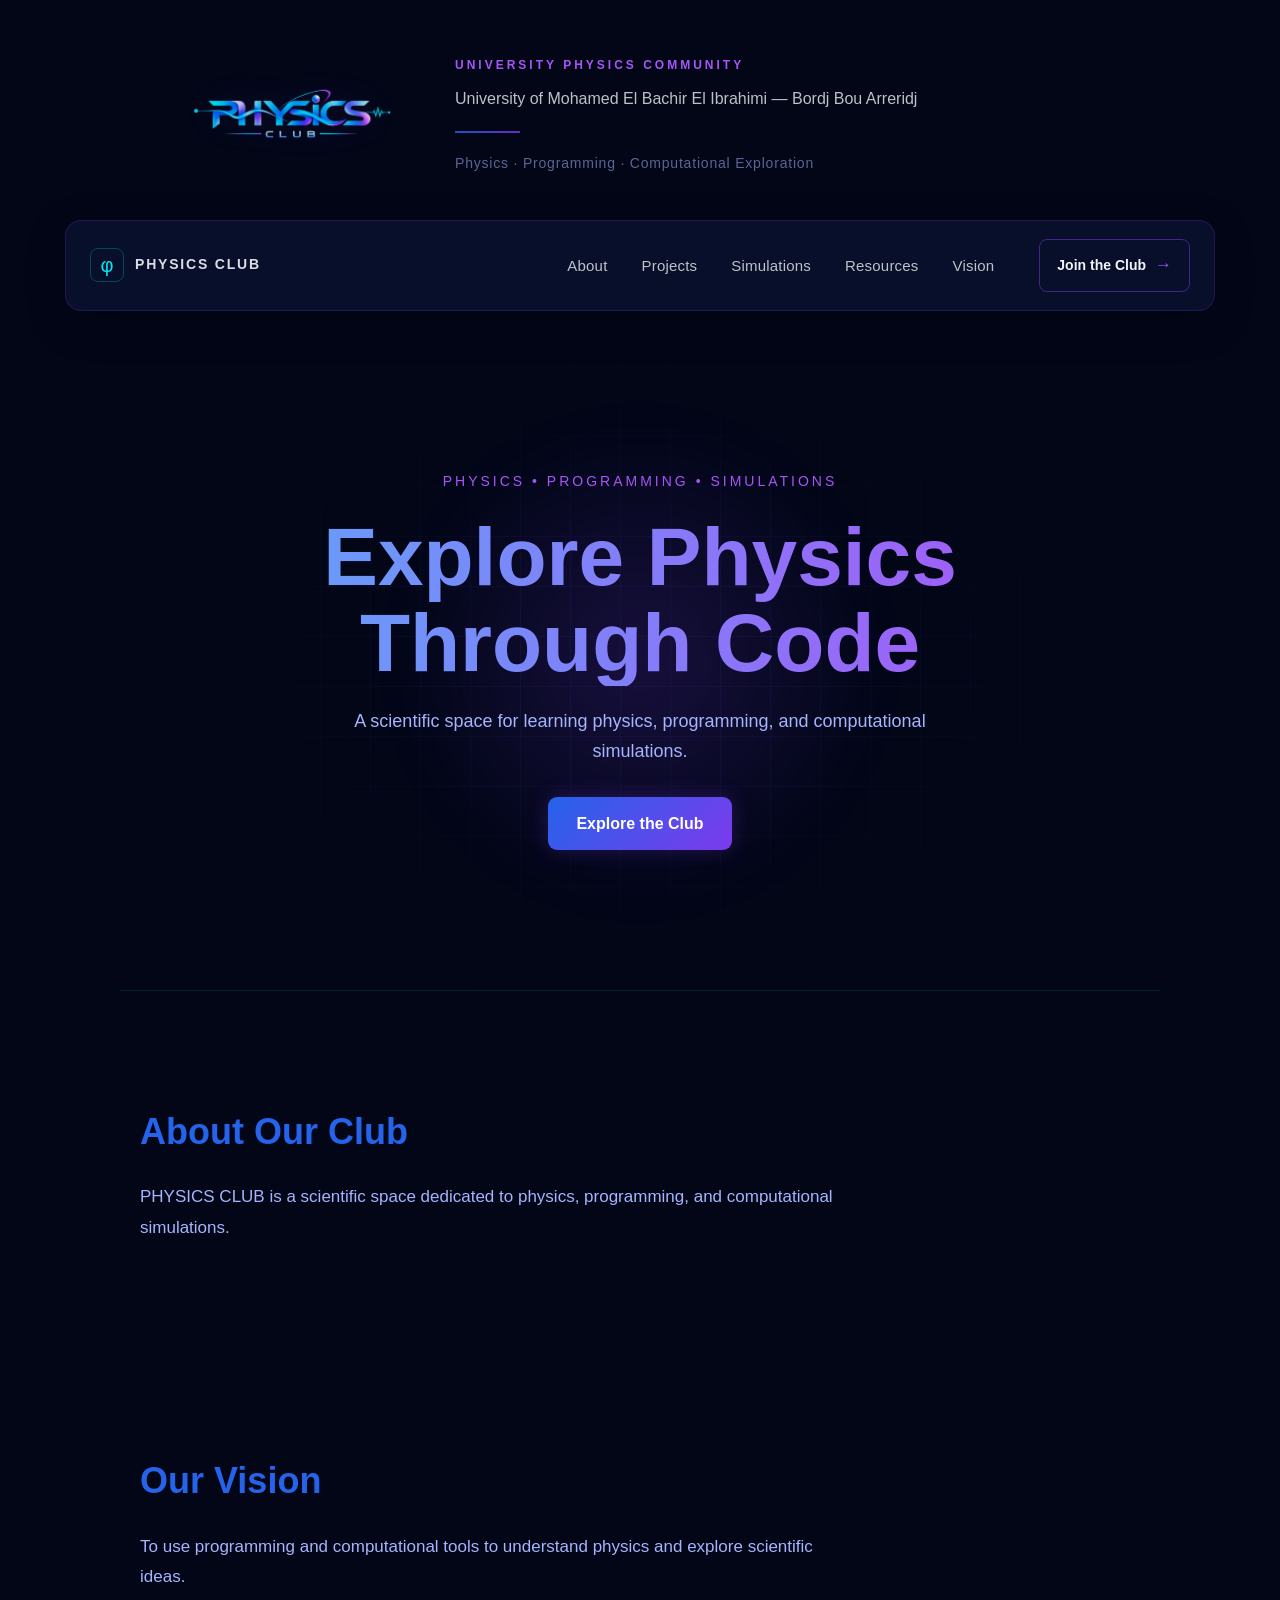
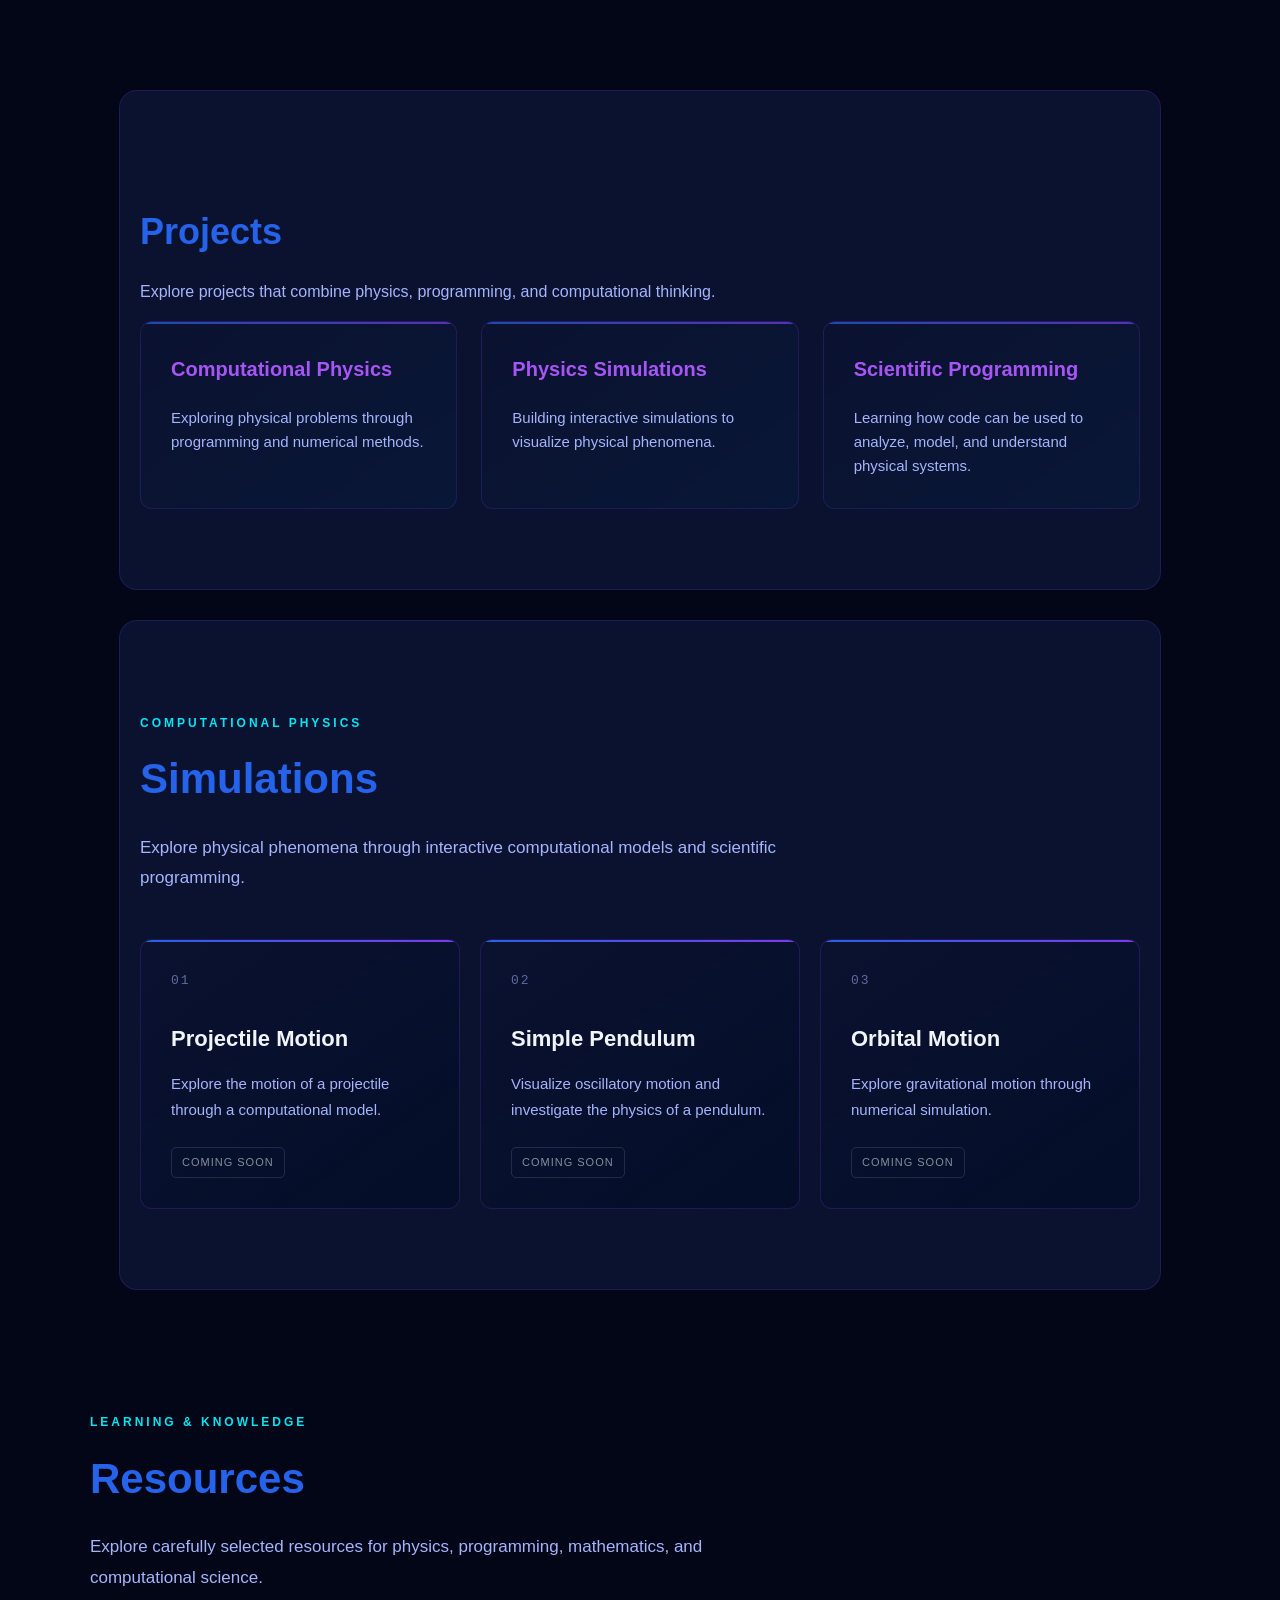
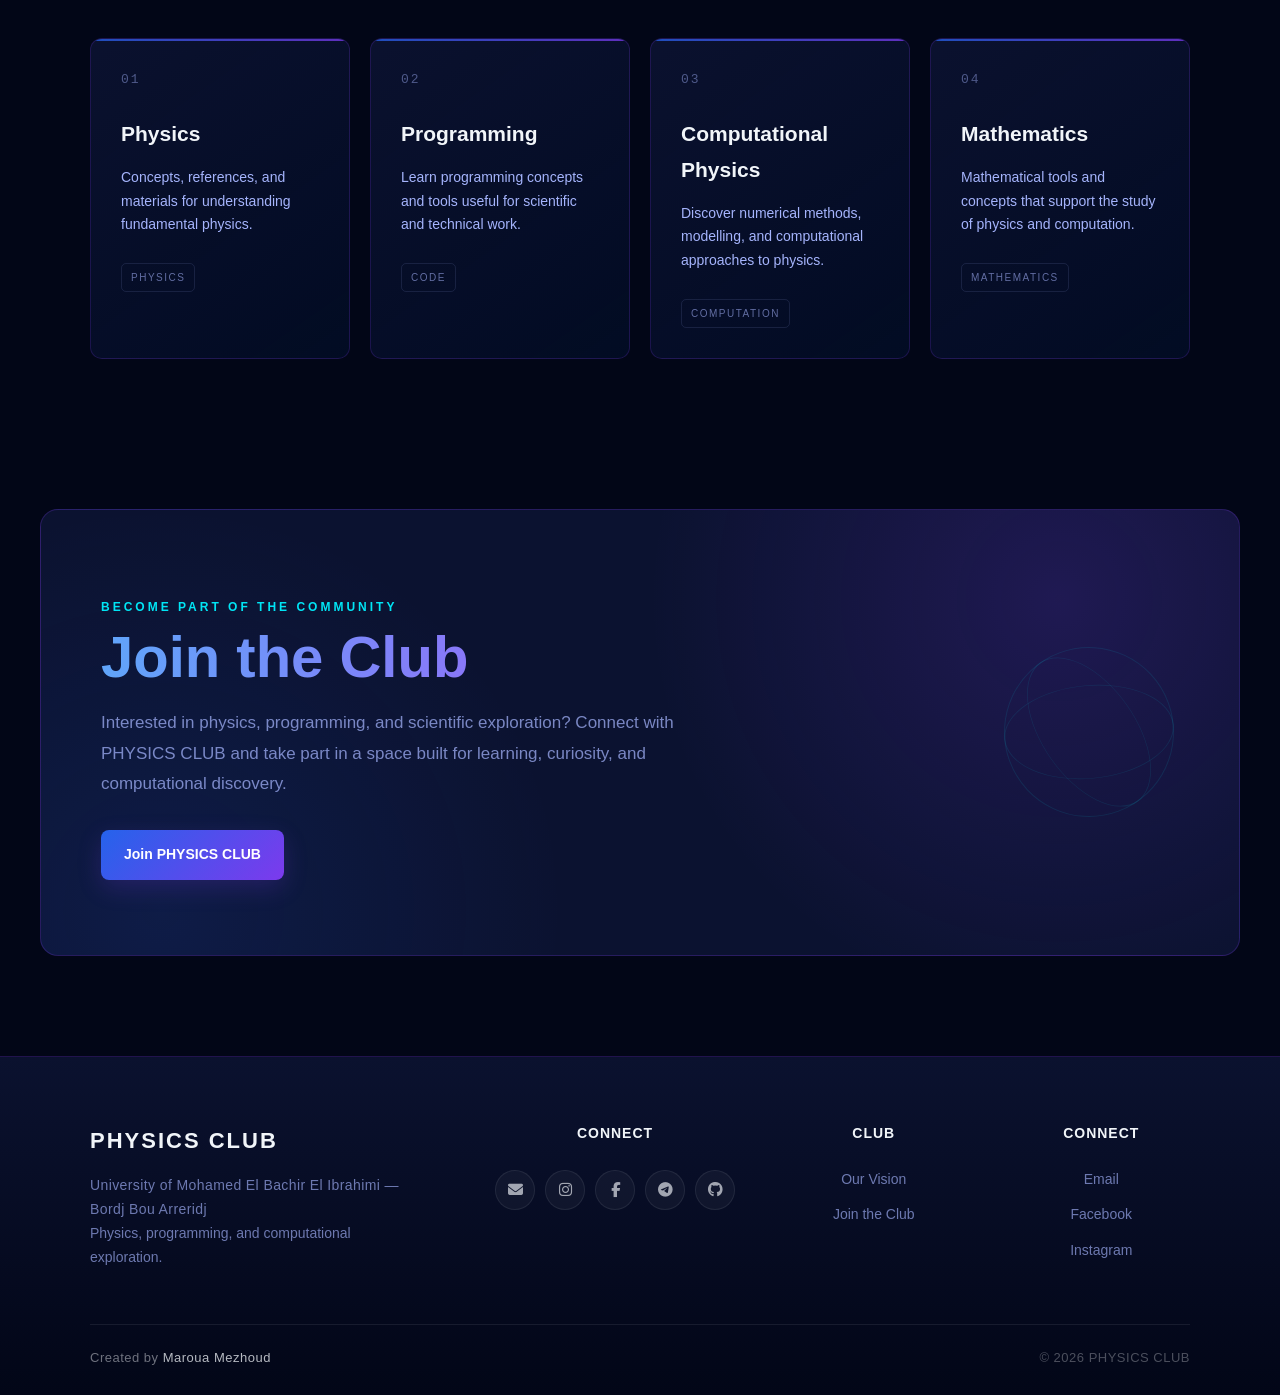
==== commit 4f08fc03: "Refine website layout and styling" ====
--- a/index.html
+++ b/index.html
@@ -5,6 +5,7 @@
     <meta name="viewport" content="width=device-width, initial-scale=1.0">
     <title>PHYSICS CLUB</title>
     <link rel="stylesheet" href="style.css">
+    <link rel="stylesheet" href="https://cdnjs.cloudflare.com/ajax/libs/font-awesome/6.7.2/css/all.min.css">
 </head>
 
 
@@ -349,14 +350,40 @@
 
     </div>
 
-        <div class="footer-column">
-            <h4>Explore</h4>
-
-            <a href="#about">About</a>
-            <a href="#projects">Projects</a>
-            <a href="#simulations">Simulations</a>
-            <a href="#resources">Resources</a>
-        </div>
+        <div class="footer-column footer-connect">
+
+    <h4>Connect</h4>
+
+    <div class="social-links">
+
+        <a href="#" aria-label="Email">
+            <i class="fa-solid fa-envelope"></i>
+        </a>
+
+        <a href="#" aria-label="Instagram">
+            <i class="fa-brands fa-instagram"></i>
+        </a>
+
+        <a href="#" aria-label="Facebook">
+            <i class="fa-brands fa-facebook-f"></i>
+        </a>
+
+        <a href="#" aria-label="Telegram">
+            <i class="fa-brands fa-telegram"></i>
+        </a>
+
+        <a
+        href="https://github.com/Maroua-Mezhoud/physics-club"
+        aria-label="GitHub"
+        target="_blank"
+        rel="noopener noreferrer"
+        >
+            <i class="fa-brands fa-github"></i>
+        </a>
+
+    </div>
+
+</div>
 
         <div class="footer-column">
             <h4>Club</h4>
--- a/style.css
+++ b/style.css
@@ -1199,4 +1199,60 @@
 
     font-size: 12px;
     letter-spacing: 0.4px;
+}
+
+/* =========================
+   Social Links
+   ========================= */
+
+.social-links {
+    display: flex;
+
+    align-items: center;
+
+    gap: 10px;
+
+    margin-top: 2px;
+}
+
+.social-links a {
+    width: 38px;
+    height: 38px;
+
+    display: flex;
+
+    align-items: center;
+    justify-content: center;
+
+    color: rgba(241, 245, 249, 0.65);
+
+    background: rgba(241, 245, 249, 0.04);
+
+    border: 1px solid rgba(241, 245, 249, 0.08);
+
+    border-radius: 50%;
+
+    text-decoration: none;
+
+    font-size: 15px;
+
+    transition:
+        color 0.3s ease,
+        background 0.3s ease,
+        border-color 0.3s ease,
+        transform 0.3s ease,
+        box-shadow 0.3s ease;
+}
+
+.social-links a:hover {
+    color: var(--color-violet-light);
+
+    background: rgba(124, 58, 237, 0.12);
+
+    border-color: rgba(168, 85, 247, 0.45);
+
+    transform: translateY(-3px);
+
+    box-shadow:
+        0 8px 20px rgba(124, 58, 237, 0.15);
 }
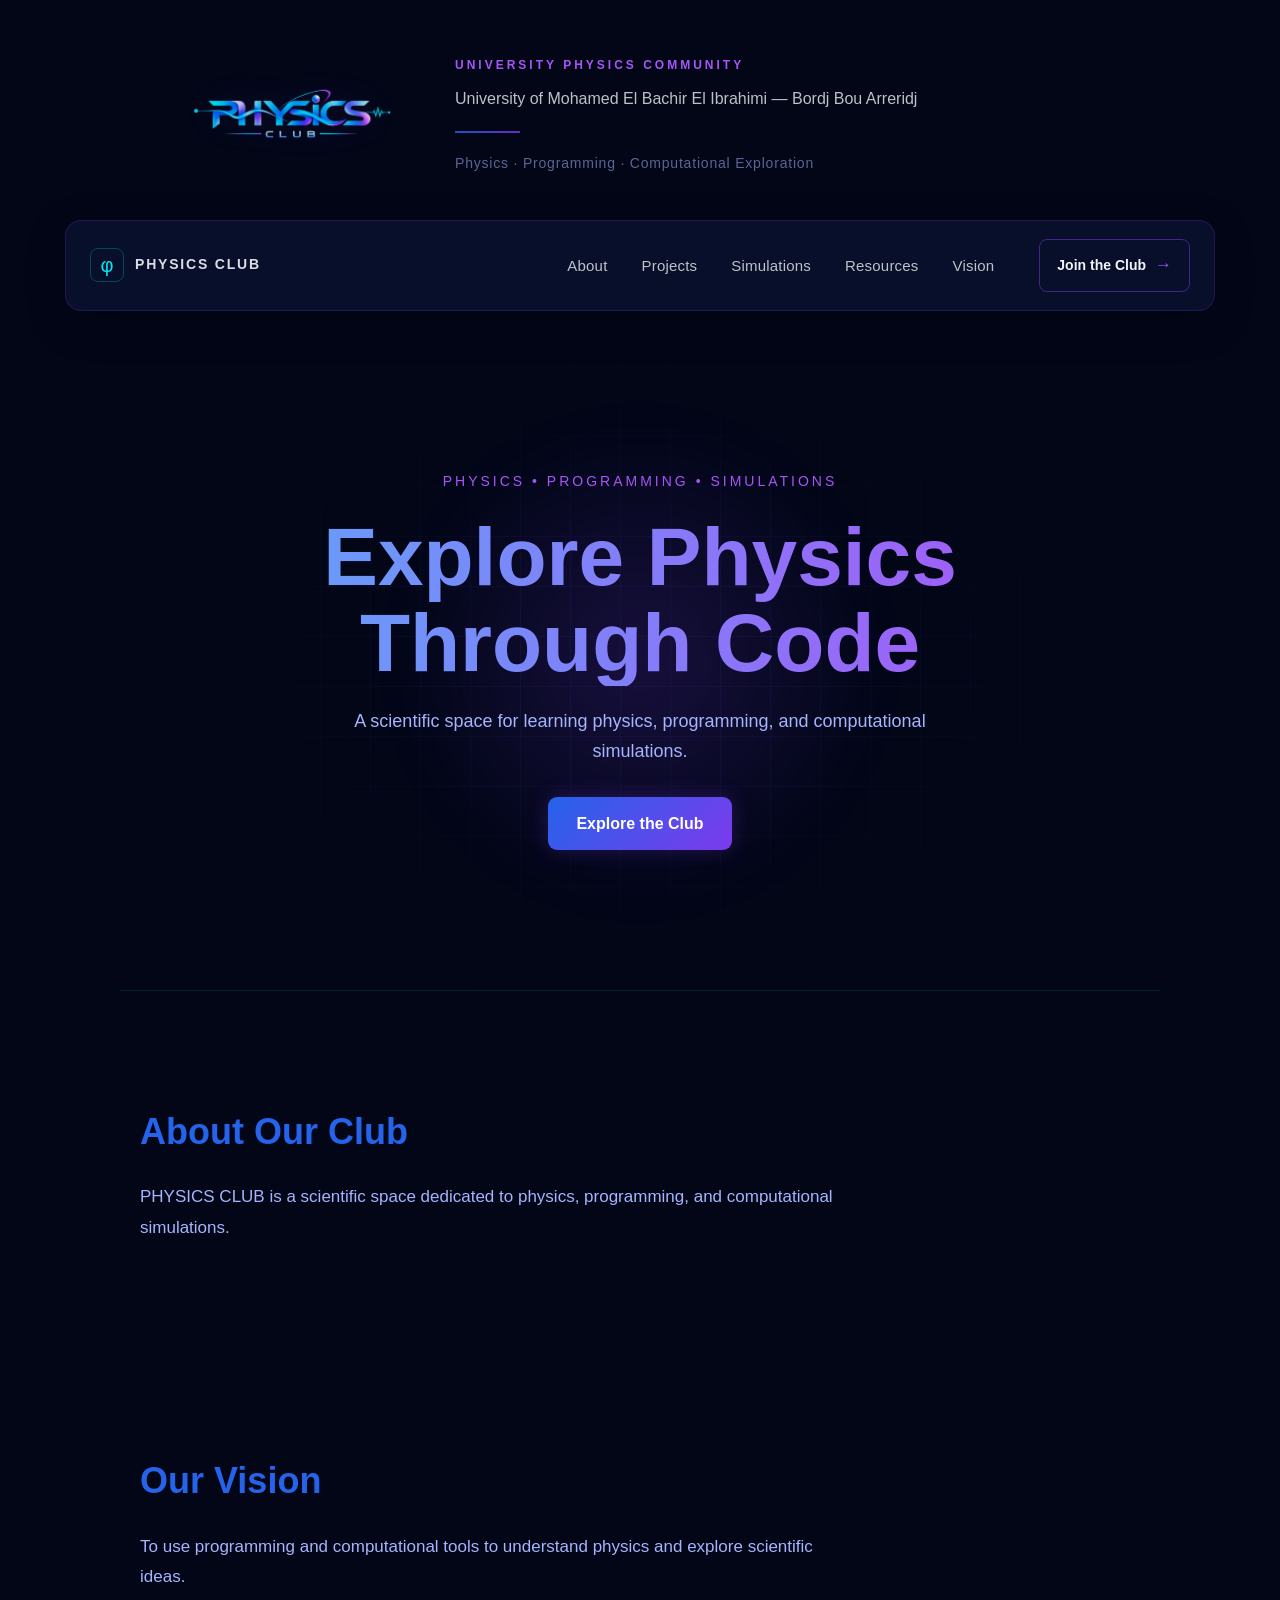
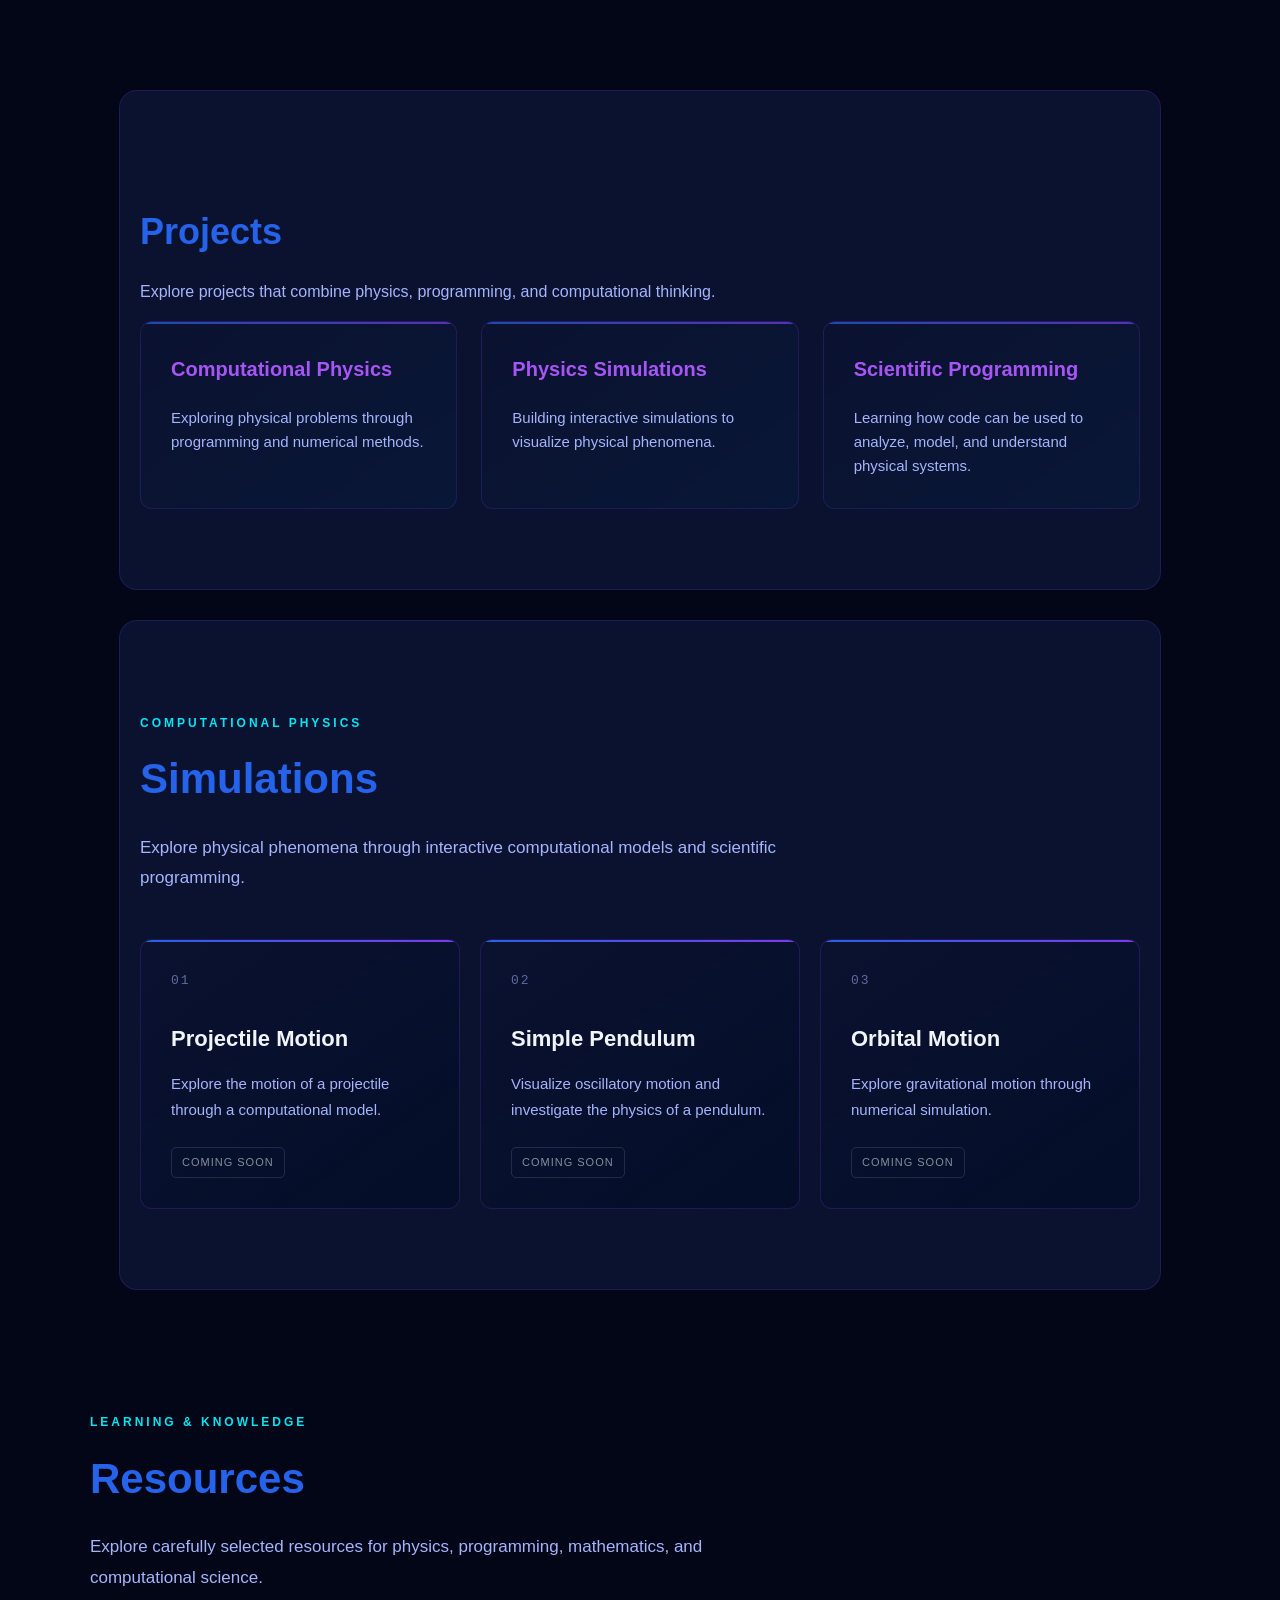
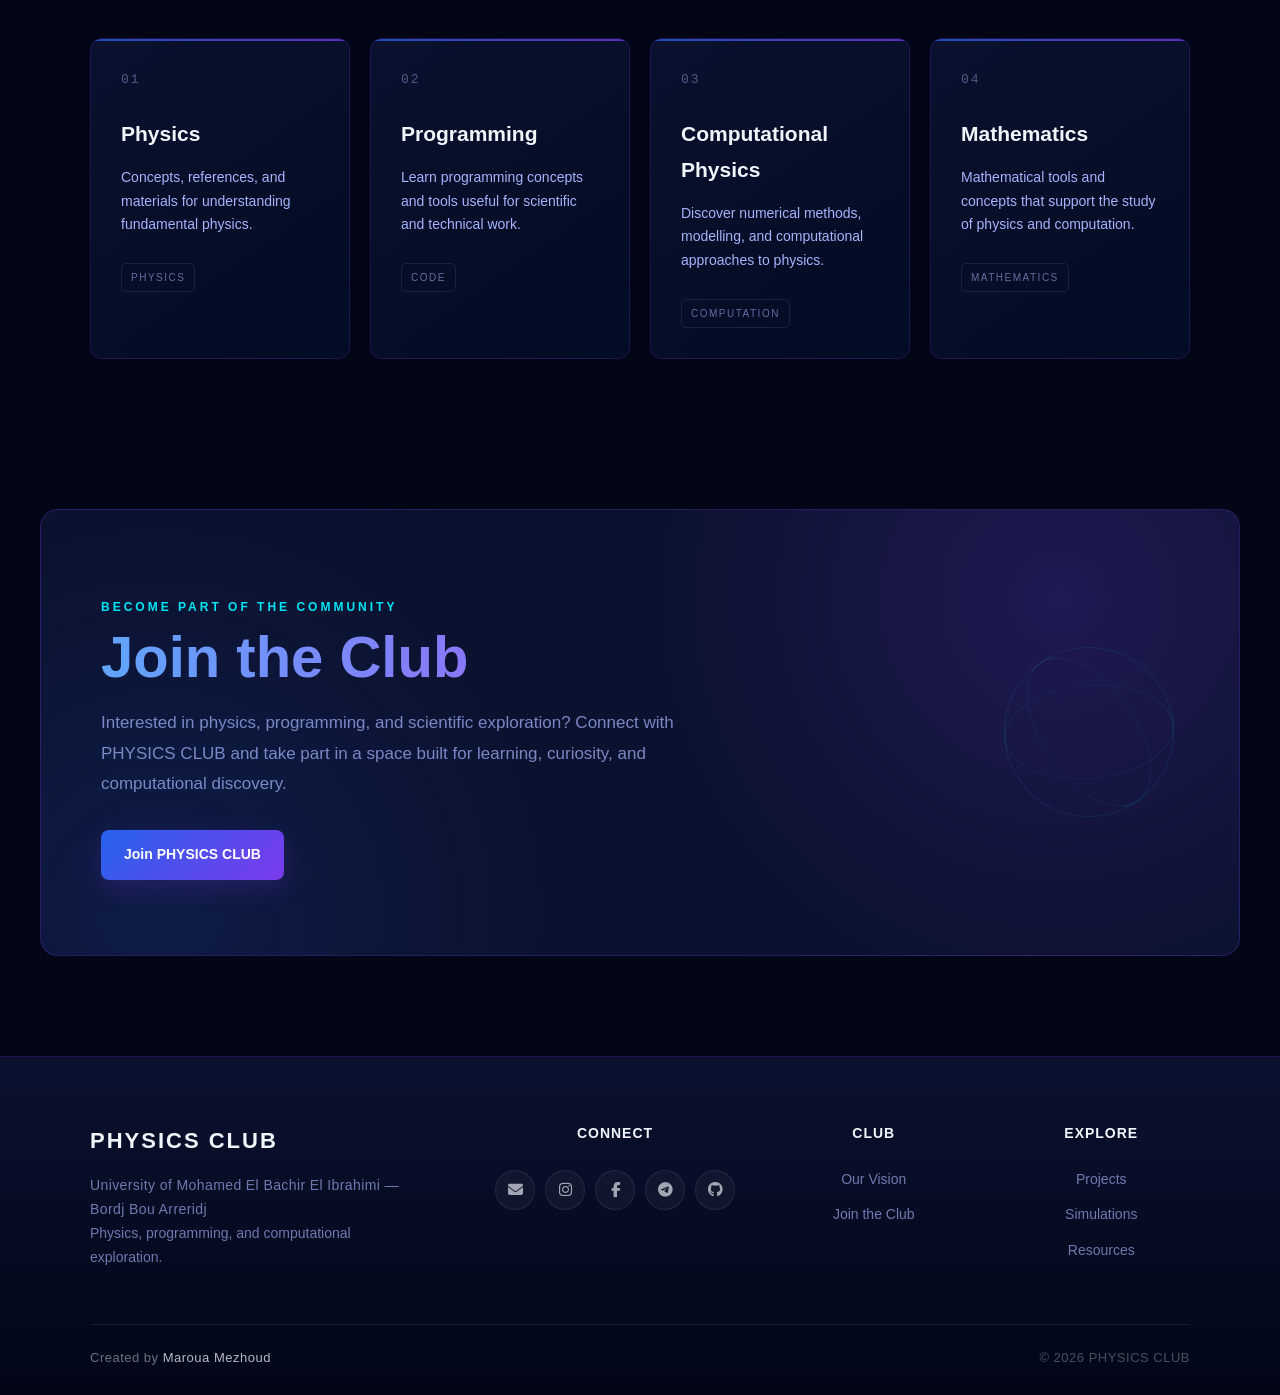
==== commit 70f78ec2: "Improve PHYSICS CLUB website interactions" ====
--- a/index.html
+++ b/index.html
@@ -314,7 +314,7 @@
         </p>
 
         <a href="#contact" class="join-button">
-            Join PHYSICS CLUB
+        <span class="join-button-text">Join PHYSICS CLUB</span>
         </a>
 
     </div>
@@ -392,15 +392,17 @@
             <a href="#join">Join the Club</a>
         </div>
 
+
         <div class="footer-column">
 
-            <h4>Connect</h4>
-
-            <a href="#">Email</a>
-            <a href="#">Facebook</a>
-            <a href="#">Instagram</a>
+            <h4>Explore</h4>
+
+            <a href="#projects">Projects</a>
+            <a href="#simulations">Simulations</a>
+            <a href="#resources">Resources</a>
 
         </div>
+
 
 
     </div>
--- a/style.css
+++ b/style.css
@@ -980,6 +980,13 @@
 /* Button */
 
 .join-button {
+
+    transition: transform 0.2s ease,
+            background 0.3s ease,
+            border-color 0.3s ease,
+            box-shadow 0.3s ease,
+            color 0.3s ease;
+
     display: inline-flex;
 
     align-items: center;
@@ -1255,4 +1262,17 @@
 
     box-shadow:
         0 8px 20px rgba(124, 58, 237, 0.15);
+}
+
+.join-button.joined {
+    background: transparent;
+    border-color: var(--color-cyan);
+    color: var(--color-cyan);
+    box-shadow:
+    0 0 10px rgba(0, 229, 245, 0.35),
+    0 0 25px rgba(0, 229, 245, 0.2);
+}
+
+.join-button:active {
+    transform: scale(0.95);
 }
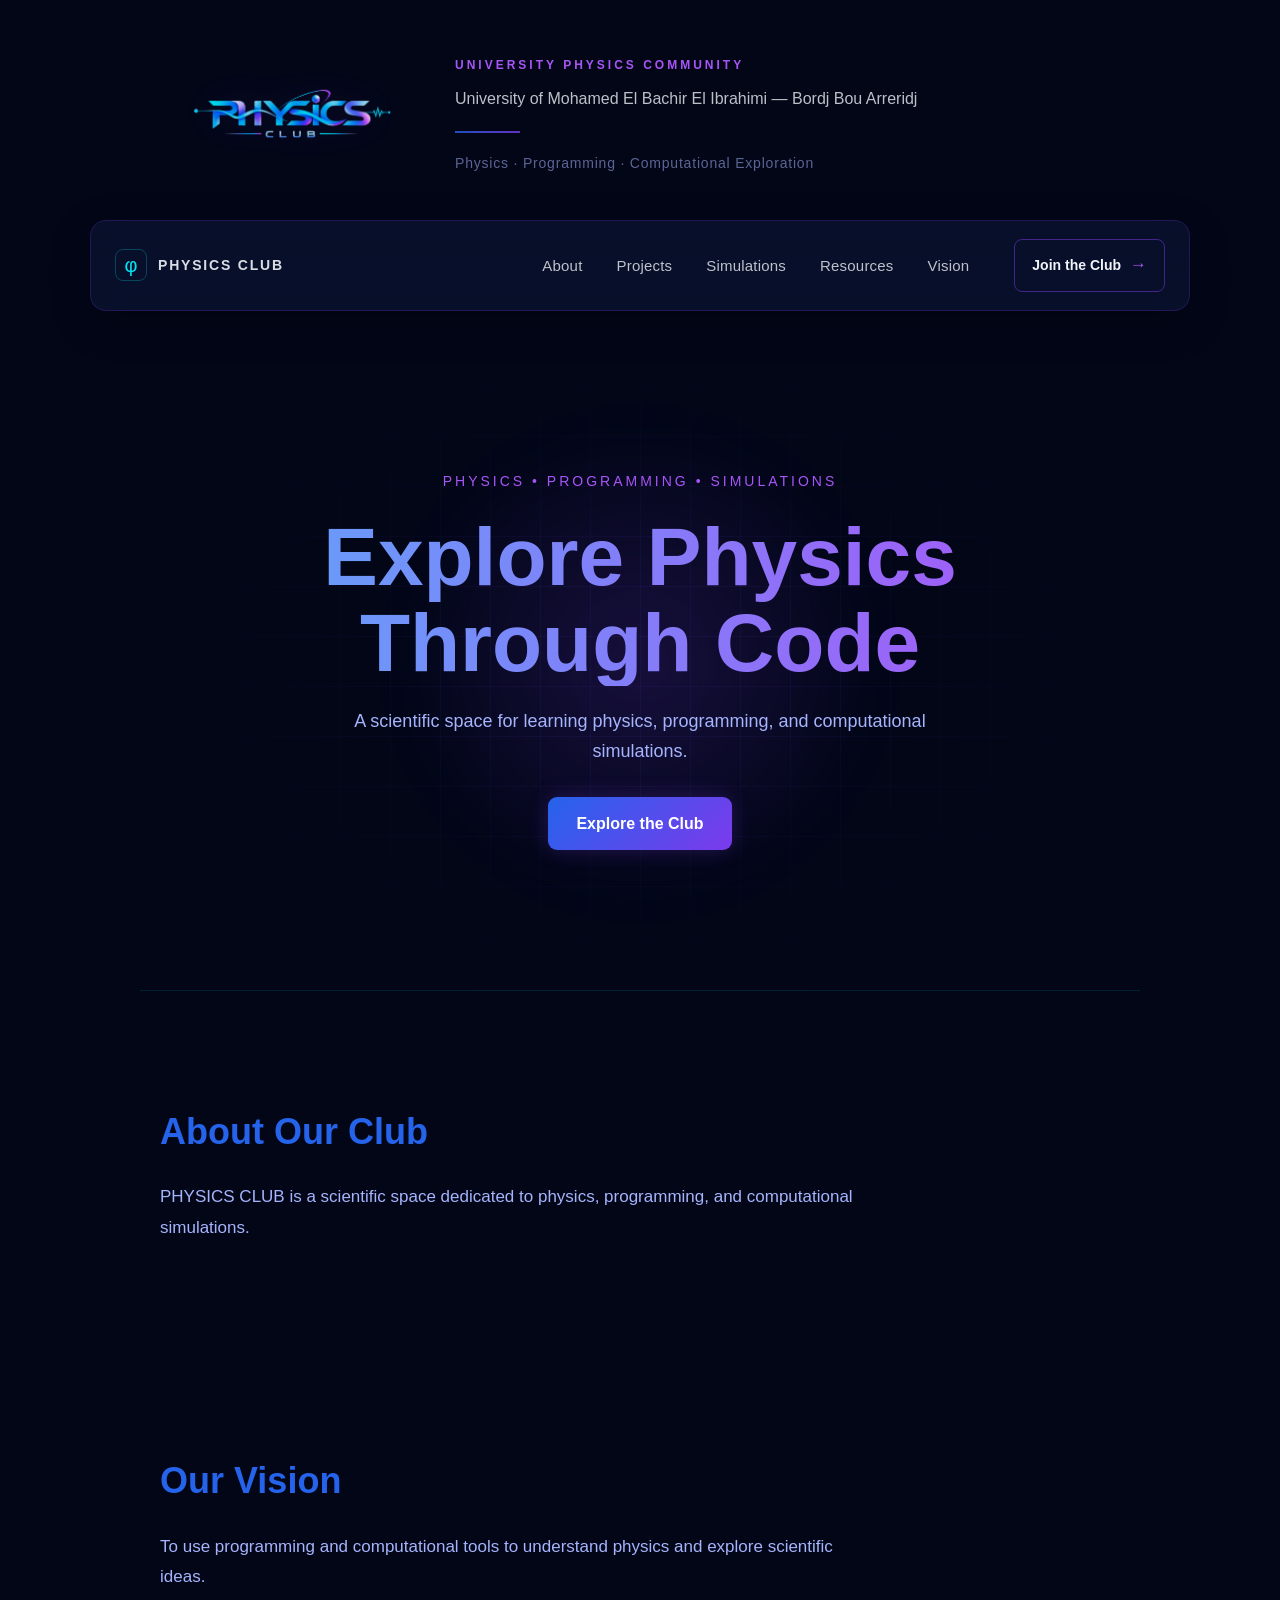
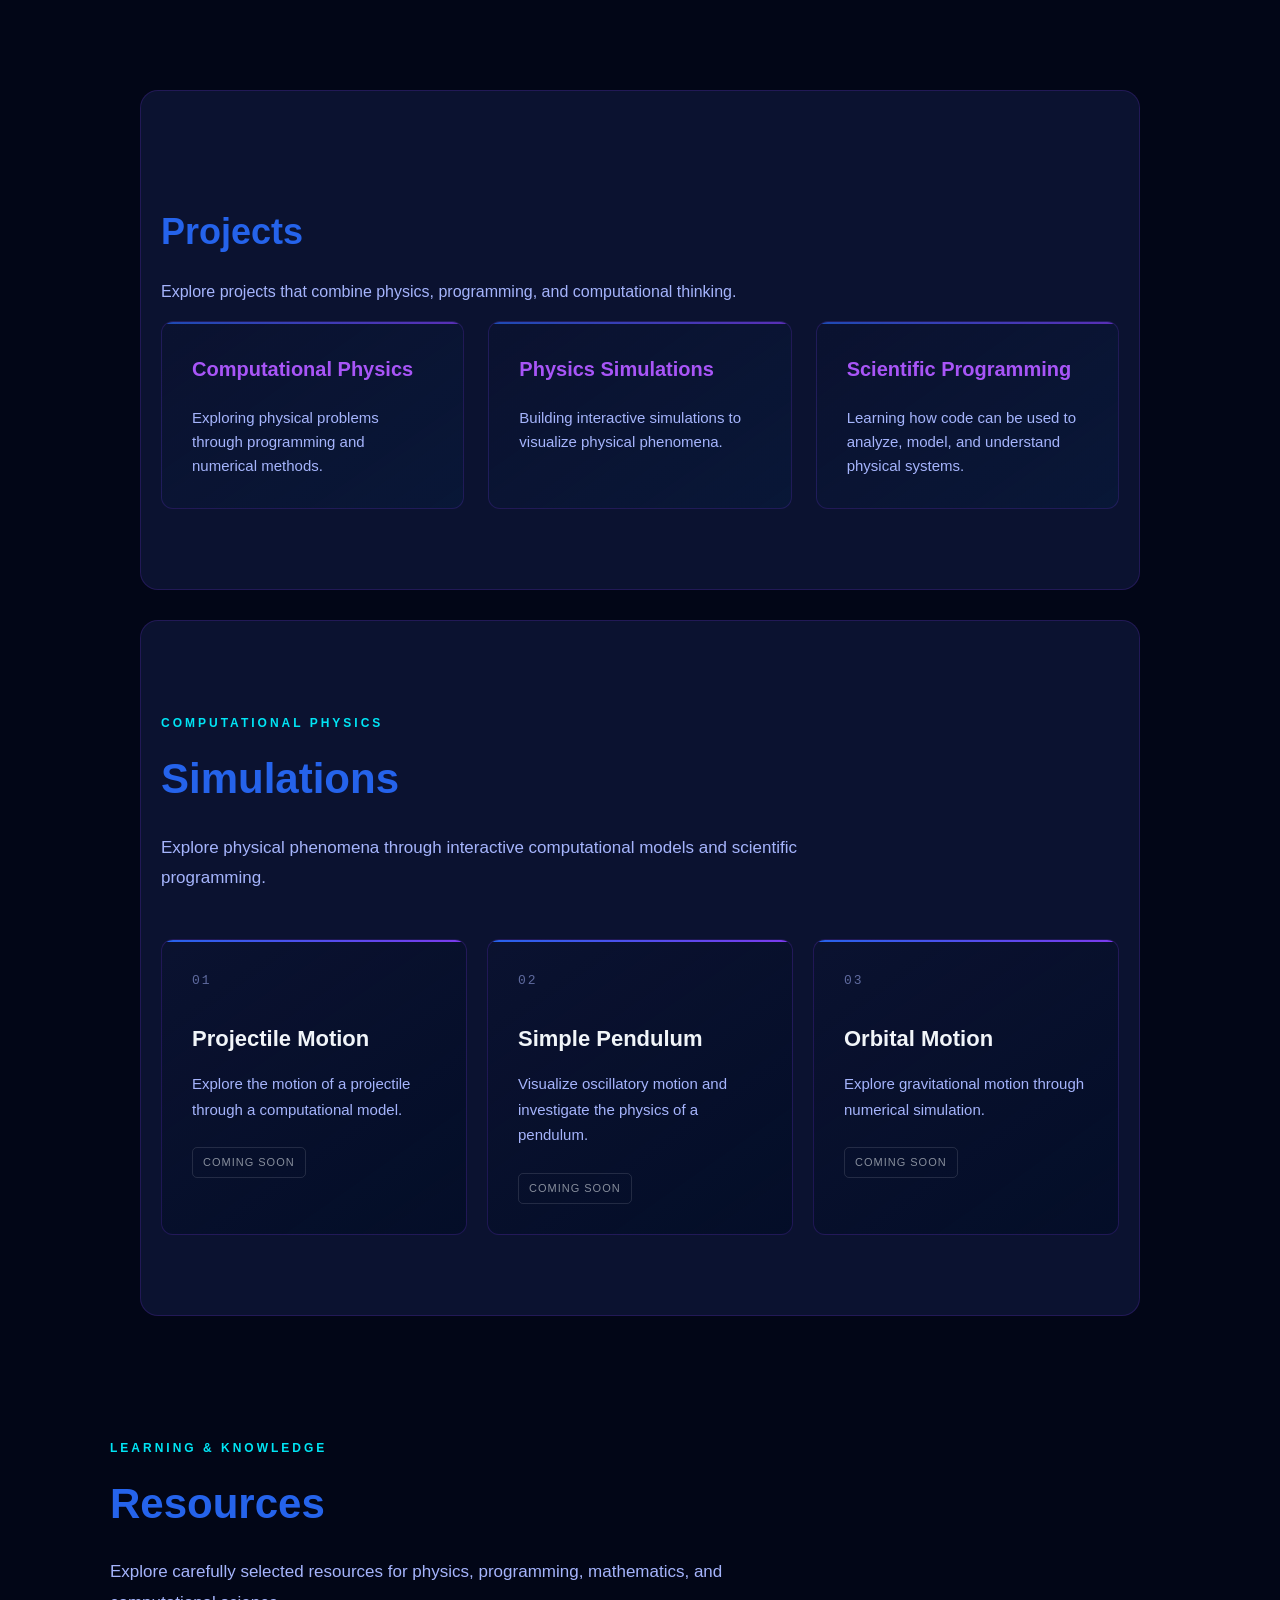
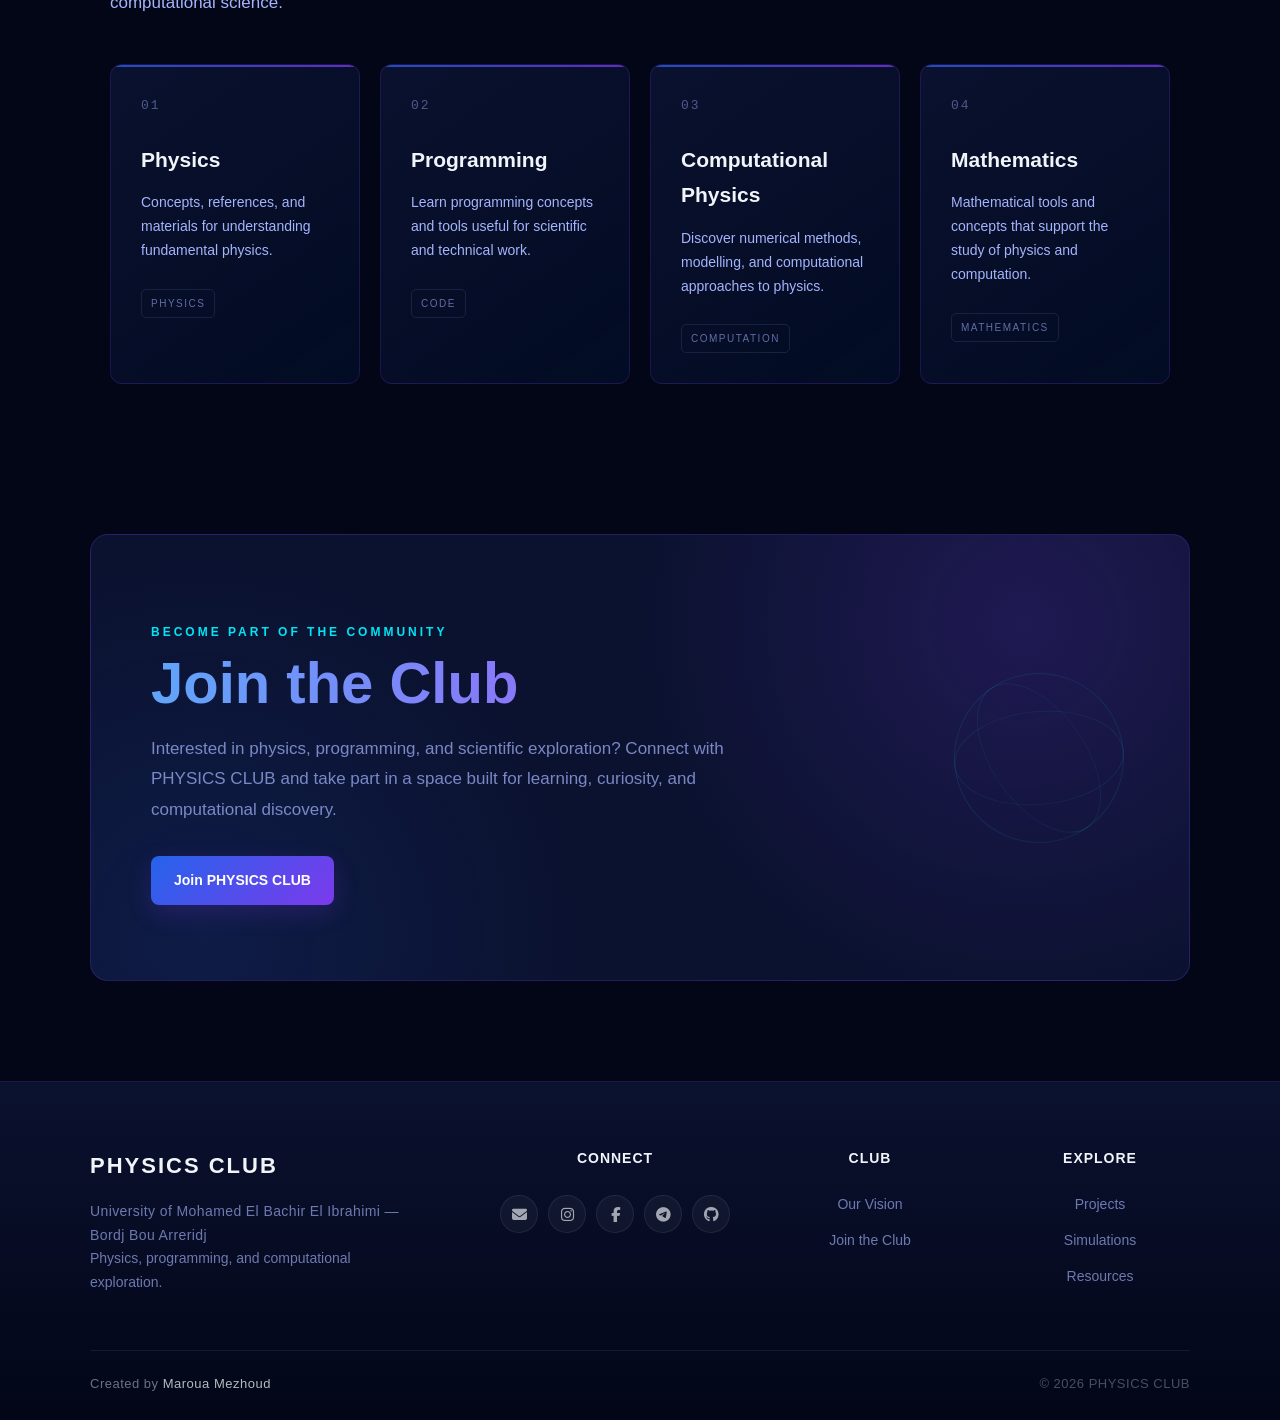
==== commit 1d56f576: "Add PHYSICS CLUB join page" ====
--- a/index.html
+++ b/index.html
@@ -313,7 +313,7 @@
             for learning, curiosity, and computational discovery.
         </p>
 
-        <a href="#contact" class="join-button">
+        <a href="join.html" class="join-button">
         <span class="join-button-text">Join PHYSICS CLUB</span>
         </a>
 
--- a/style.css
+++ b/style.css
@@ -1275,4 +1275,935 @@
 
 .join-button:active {
     transform: scale(0.95);
+}
+
+/* ==============================
+   RESPONSIVE FOUNDATION
+   ============================== */
+
+* {
+    box-sizing: border-box;
+}
+
+img {
+    max-width: 100%;
+}
+
+@media (max-width: 768px) {
+
+    /* =========================
+       BODY
+       ========================= */
+
+    body {
+        padding: 0 16px;
+        overflow-x: hidden;
+    }
+
+
+    /* =========================
+       HEADER
+       ========================= */
+
+    .site-header {
+        padding: 35px 0 30px;
+    }
+
+    .header-content {
+        flex-direction: column;
+
+        gap: 25px;
+
+        text-align: center;
+    }
+
+    .header-logo {
+        width: 100%;
+        height: auto;
+    }
+
+    .logo {
+        width: 210px;
+    }
+
+    .header-info {
+        align-items: center;
+    }
+
+    .university-name {
+        max-width: 320px;
+
+        font-size: 15px;
+    }
+
+    .header-description {
+        max-width: 280px;
+    }
+
+
+    /* =========================
+       NAVBAR
+       ========================= */
+
+    .navbar {
+        margin: 15px 0;
+
+        padding: 14px 16px;
+
+        flex-wrap: wrap;
+
+        gap: 18px;
+    }
+
+    .nav-brand {
+        min-width: auto;
+    }
+
+    .brand-name {
+        font-size: 12px;
+
+        letter-spacing: 1.4px;
+    }
+
+    .nav-button {
+        margin-left: auto;
+
+        padding: 9px 13px;
+
+        font-size: 12px;
+    }
+
+    .nav-links {
+        order: 3;
+
+        width: 100%;
+
+        margin: 0;
+
+        padding-top: 12px;
+
+        justify-content: center;
+
+        gap: 12px 20px;
+
+        flex-wrap: wrap;
+
+        border-top: 1px solid rgba(124, 58, 237, 0.12);
+    }
+
+    .nav-links a {
+        padding: 6px 0;
+
+        font-size: 13px;
+    }
+
+
+    /* =========================
+       HERO
+       ========================= */
+
+    .hero {
+        padding: 75px 10px 85px;
+    }
+
+    .hero-label {
+        font-size: 11px;
+
+        line-height: 1.8;
+
+        letter-spacing: 2px;
+    }
+
+    .hero h2 {
+        margin: 18px auto;
+
+        font-size: clamp(42px, 12vw, 60px);
+
+        line-height: 1.05;
+    }
+
+    .hero-text {
+        max-width: 340px;
+
+        font-size: 16px;
+    }
+
+    .hero-button {
+        padding: 12px 22px;
+    }
+
+
+    /* =========================
+       SECTIONS
+       ========================= */
+
+    section {
+        width: 100%;
+
+        padding: 60px 10px;
+    }
+
+    #about h2,
+    #vision h2,
+    #projects h2 {
+        font-size: 30px;
+    }
+
+    #about p,
+    #vision p {
+        font-size: 16px;
+    }
+
+
+    /* =========================
+       PROJECTS
+       ========================= */
+
+    .project-grid {
+        grid-template-columns: 1fr;
+
+        gap: 18px;
+    }
+
+    .project-card {
+        padding: 25px;
+    }
+
+
+    /* =========================
+       SIMULATIONS
+       ========================= */
+
+    .section-heading {
+        margin-bottom: 30px;
+    }
+
+    .section-heading h2 {
+        font-size: 34px;
+    }
+
+    .section-heading > p:last-child {
+        font-size: 16px;
+    }
+
+    .simulation-grid {
+        grid-template-columns: 1fr;
+
+        gap: 18px;
+    }
+
+    .simulation-card {
+        padding: 25px;
+    }
+
+
+    /* =========================
+       RESOURCES
+       ========================= */
+
+    .resources-section {
+        width: 100%;
+    }
+
+    .resource-grid {
+        grid-template-columns: 1fr;
+
+        gap: 18px;
+    }
+
+    .resource-card {
+        padding: 25px;
+    }
+
+
+    /* =========================
+       JOIN
+       ========================= */
+
+    .join-section {
+        width: 100%;
+
+        margin: 50px 0 60px;
+
+        padding: 50px 28px;
+    }
+
+    .join-content {
+        max-width: 100%;
+    }
+
+    .join-section h2 {
+        font-size: 42px;
+    }
+
+    .join-text {
+        font-size: 16px;
+    }
+
+    .join-decoration {
+        right: -35px;
+
+        width: 150px;
+        height: 150px;
+
+        opacity: 0.35;
+    }
+
+
+    /* =========================
+       FOOTER
+       ========================= */
+
+    .site-footer {
+        margin-top: 70px;
+
+        margin-left: -16px;
+        margin-right: -16px;
+        margin-bottom: 0;
+
+        padding: 50px 25px 25px;
+    }
+
+    .footer-main {
+        grid-template-columns: 1fr;
+
+        gap: 40px;
+
+        padding-bottom: 40px;
+    }
+
+    .footer-brand {
+        text-align: center;
+    }
+
+    .footer-brand p {
+        max-width: 300px;
+
+        margin-left: auto;
+        margin-right: auto;
+    }
+
+    .footer-column {
+        align-items: center;
+    }
+
+    .social-links {
+        justify-content: center;
+
+        flex-wrap: wrap;
+    }
+
+    .footer-bottom {
+        flex-direction: column;
+
+        gap: 10px;
+
+        text-align: center;
+    }
+
+}
+
+/* =========================
+   JOIN PAGE - HERO
+========================= */
+
+.join-page {
+    min-height: 100vh;
+}
+
+.join-hero {
+    min-height: 100vh;
+    display: flex;
+    align-items: center;
+    justify-content: space-between;
+    gap: 80px;
+    padding: 80px 8%;
+}
+
+.join-hero-content {
+    flex: 1;
+    max-width: 650px;
+}
+
+.join-hero-content h1 {
+    font-size: clamp(56px, 6vw, 88px);
+    line-height: 0.98;
+    letter-spacing: -3px;
+    margin: 20px 0;
+    font-weight: 700;
+}
+
+.join-hero-content h1 span {
+    display: block;
+    background: var(--gradient-text);
+    -webkit-background-clip: text;
+    background-clip: text;
+    color: transparent;
+}
+
+.join-hero-content h1 span {
+    display: block;
+}
+
+.join-hero-text {
+    max-width: 560px;
+    font-size: 18px;
+    line-height: 1.8;
+    color: var(--color-text-muted);
+    margin: 0 0 38px;
+}
+
+.join-start-button {
+    display: inline-flex;
+    align-items: center;
+    gap: 18px;
+    padding: 17px 24px 17px 28px;
+    text-decoration: none;
+    color: white;
+    background: var(--gradient-main);
+    border: 1px solid rgba(255, 255, 255, 0.12);
+    border-radius: 12px;
+    font-size: 15px;
+    font-weight: 600;
+    letter-spacing: 0.3px;
+    box-shadow: 0 8px 30px rgba(37, 99, 235, 0.18);
+    transition: 
+        transform 0.3s ease,
+        box-shadow 0.3s ease,
+        gap 0.3s ease;
+}
+
+.join-start-button span {
+    font-size: 22px;
+    line-height: 1;
+    transition: transform 0.3s ease;
+}
+
+.join-start-button:hover {
+    transform: translateY(-3px);
+    gap: 23px;
+    box-shadow: 0 14px 40px rgba(37, 99, 235, 0.32);
+}
+
+.join-start-button:hover span {
+    transform: translateX(4px);
+}
+
+.join-start-button:hover {
+    transform: translateY(-3px);
+    box-shadow: 0 10px 30px rgba(37, 99, 235, 0.35);
+}
+
+.join-hero-visual {
+    flex: 1;
+    min-height: 500px;
+    display: flex;
+    align-items: center;
+    justify-content: center;
+    position: relative;
+}
+
+.physics-system {
+    width: 420px;
+    height: 420px;
+    position: relative;
+    display: flex;
+    align-items: center;
+    justify-content: center;
+}
+
+.system-center {
+    width: 10px;
+    height: 10px;
+    border-radius: 50%;
+    background: var(--color-cyan);
+    box-shadow: 0 0 15px var(--color-cyan);
+    position: absolute;
+}
+
+.orbit {
+    position: absolute;
+    width: 320px;
+    height: 140px;
+    border: 1px solid rgba(165, 180, 252, 0.35);
+    border-radius: 50%;
+    transform: rotate(-25deg);
+}
+
+.orbit-two {
+    transform: rotate(35deg);
+}
+
+.orbit-three {
+    width: 250px;
+    height: 250px;
+    transform: rotate(0deg);
+}
+
+.particle {
+    position: absolute;
+    width: 7px;
+    height: 7px;
+    border-radius: 50%;
+    background: var(--color-cyan);
+    box-shadow: 0 0 12px var(--color-cyan);
+}
+
+.particle-one {
+    top: -4px;
+    left: 50%;
+}
+
+.particle-two {
+    right: -4px;
+    top: 50%;
+}
+
+.particle-three {
+    left: 50%;
+    bottom: -4px;
+}
+
+.orbit-one {
+    animation: orbit-rotate-one 12s linear infinite;
+}
+
+.orbit-two {
+    animation: orbit-rotate-two 16s linear infinite;
+}
+
+.orbit-three {
+    animation: orbit-rotate-three 20s linear infinite;
+}
+
+@keyframes orbit-rotate-one {
+    from {
+        transform: rotate(-25deg) rotate(0deg);
+    }
+
+    to {
+        transform: rotate(-25deg) rotate(360deg);
+    }
+}
+
+@keyframes orbit-rotate-two {
+    from {
+        transform: rotate(35deg) rotate(0deg);
+    }
+
+    to {
+        transform: rotate(35deg) rotate(-360deg);
+    }
+}
+
+@keyframes orbit-rotate-three {
+    from {
+        transform: rotate(0deg) rotate(0deg);
+    }
+
+    to {
+        transform: rotate(0deg) rotate(360deg);
+    }
+}
+
+.join-hero {
+    position: relative;
+    overflow: hidden;
+}
+
+.join-hero::before {
+    content: "";
+    position: absolute;
+    inset: 0;
+    background-image:
+        linear-gradient(
+            rgba(37, 99, 235, 0.05) 1px,
+            transparent 1px
+        ),
+        linear-gradient(
+            90deg,
+            rgba(37, 99, 235, 0.05) 1px,
+            transparent 1px
+        );
+    background-size: 70px 70px;
+    mask-image: radial-gradient(
+        circle at 75% 50%,
+        black 0%,
+        transparent 65%
+    );
+    pointer-events: none;
+}
+
+.join-hero-content,
+.join-hero-visual {
+    position: relative;
+    z-index: 1;
+}
+
+/* =========================
+   JOIN PAGE - VALUES
+========================= */
+
+.join-values {
+    padding: 120px 8%;
+    position: relative;
+}
+
+.join-values-header {
+    max-width: 700px;
+    margin-bottom: 70px;
+}
+
+.join-values-header h2 {
+    font-size: clamp(42px, 5vw, 68px);
+    line-height: 1;
+    letter-spacing: -2px;
+    margin: 20px 0;
+}
+
+.join-values-header h2 span {
+    display: block;
+    color: var(--color-text-muted);
+}
+
+.join-values-header > p:last-child {
+    max-width: 580px;
+    color: var(--color-text-muted);
+    font-size: 17px;
+}
+
+.join-values-grid {
+    display: grid;
+    grid-template-columns: repeat(3, 1fr);
+    gap: 20px;
+}
+
+.value-card {
+    position: relative;
+    min-height: 280px;
+    padding: 35px;
+    background: rgba(11, 18, 48, 0.65);
+    border: 1px solid rgba(165, 180, 252, 0.12);
+    border-radius: 18px;
+    overflow: hidden;
+    transition:
+        transform 0.35s ease,
+        border-color 0.35s ease,
+        background 0.35s ease;
+}
+
+.value-card::before {
+    content: "";
+    position: absolute;
+    width: 140px;
+    height: 140px;
+    top: -70px;
+    right: -70px;
+    border-radius: 50%;
+    background: var(--color-blue);
+    opacity: 0.08;
+    filter: blur(30px);
+}
+
+.value-card:hover {
+    transform: translateY(-8px);
+    border-color: rgba(0, 229, 245, 0.35);
+    background: rgba(11, 18, 48, 0.9);
+}
+
+.value-number {
+    display: block;
+    margin-bottom: 70px;
+    color: var(--color-cyan);
+    font-size: 13px;
+    letter-spacing: 2px;
+}
+
+.value-card h3 {
+    margin: 0 0 12px;
+    font-size: 24px;
+}
+
+.value-card p {
+    margin: 0;
+    max-width: 330px;
+    color: var(--color-text-muted);
+    line-height: 1.7;
+}
+
+/* =========================
+   APPLICATION SECTION
+========================= */
+
+.application-section {
+    padding: 140px 8%;
+    position: relative;
+}
+
+.application-header {
+    max-width: 700px;
+    margin-bottom: 70px;
+}
+
+.application-header h2 {
+    font-size: clamp(46px, 5vw, 72px);
+    line-height: 1;
+    letter-spacing: -2px;
+    margin: 20px 0;
+}
+
+.application-header h2 span {
+    display: block;
+    background: var(--gradient-text);
+    -webkit-background-clip: text;
+    background-clip: text;
+    color: transparent;
+}
+
+.application-header > p:last-child {
+    max-width: 580px;
+    color: var(--color-text-muted);
+    font-size: 17px;
+    line-height: 1.8;
+}
+
+.application-form {
+    max-width: 1000px;
+    margin: 0 auto;
+    padding: 55px;
+    background: rgba(11, 18, 48, 0.55);
+    border: 1px solid rgba(165, 180, 252, 0.12);
+    border-radius: 24px;
+    backdrop-filter: blur(18px);
+    box-shadow: 0 30px 80px rgba(0, 0, 0, 0.25);
+
+    display: grid;
+    grid-template-columns: repeat(2, 1fr);
+    gap: 32px;
+}
+
+.form-group {
+    display: flex;
+    flex-direction: column;
+    gap: 10px;
+}
+
+.form-group-full {
+    grid-column: 1 / -1;
+}
+
+.form-group label {
+    font-size: 14px;
+    font-weight: 600;
+    color: var(--color-text);
+}
+
+.form-group input,
+.form-group select,
+.form-group textarea {
+    width: 100%;
+    padding: 15px 16px;
+    background: rgba(2, 6, 23, 0.65);
+    border: 1px solid rgba(165, 180, 252, 0.15);
+    border-radius: 10px;
+    color: var(--color-text);
+    font: inherit;
+    outline: none;
+    transition: 0.25s ease;
+}
+
+.form-group textarea {
+    resize: vertical;
+    min-height: 150px;
+}
+
+.form-group input::placeholder,
+.form-group textarea::placeholder {
+    color: rgba(165, 180, 252, 0.5);
+}
+
+.form-group input:focus,
+.form-group select:focus,
+.form-group textarea:focus {
+    border-color: var(--color-cyan);
+    box-shadow: 0 0 0 3px rgba(0, 229, 245, 0.08);
+}
+
+.form-section-title {
+    grid-column: 1 / -1;
+    display: flex;
+    align-items: center;
+    gap: 14px;
+    margin-top: 5px;
+    padding-bottom: 10px;
+    border-bottom: 1px solid rgba(165, 180, 252, 0.1);
+}
+
+.form-section-title span {
+    font-size: 12px;
+    letter-spacing: 2px;
+    color: var(--color-cyan);
+}
+
+.form-section-title h3 {
+    margin: 0;
+    font-size: 18px;
+    font-weight: 600;
+}
+
+.form-section-title-full {
+    margin-top: 20px;
+}
+
+/* =========================
+   APPLICATION SUBMIT BUTTON
+========================= */
+
+.application-submit {
+    grid-column: 1 / -1;
+    justify-self: start;
+
+    display: inline-flex;
+    align-items: center;
+    gap: 18px;
+
+    padding: 17px 24px 17px 28px;
+
+    border: 1px solid rgba(255, 255, 255, 0.12);
+    border-radius: 12px;
+
+    background: var(--gradient-main);
+    color: white;
+
+    font: inherit;
+    font-size: 15px;
+    font-weight: 600;
+    letter-spacing: 0.3px;
+
+    cursor: pointer;
+
+    box-shadow: 0 8px 30px rgba(37, 99, 235, 0.18);
+
+    transition:
+        transform 0.3s ease,
+        box-shadow 0.3s ease,
+        gap 0.3s ease;
+}
+
+.application-submit span {
+    font-size: 22px;
+    line-height: 1;
+    transition: transform 0.3s ease;
+}
+
+.application-submit:hover {
+    transform: translateY(-3px);
+    gap: 23px;
+    box-shadow: 0 14px 40px rgba(37, 99, 235, 0.32);
+}
+
+.application-submit:hover span {
+    transform: translateX(4px);
+}
+
+/* =========================
+   JOIN PAGE - MOBILE
+========================= */
+
+@media (max-width: 768px) {
+
+    .join-hero {
+        flex-direction: column;
+        gap: 40px;
+        padding: 80px 6%;
+        text-align: center;
+    }
+
+    .join-hero-content {
+        max-width: 100%;
+    }
+
+    .join-hero-content h1 {
+        font-size: clamp(48px, 12vw, 64px);
+    }
+
+    .join-hero-text {
+        margin-left: auto;
+        margin-right: auto;
+        font-size: 16px;
+    }
+
+    .join-hero-visual {
+        width: 100%;
+        min-height: 360px;
+    }
+
+    .physics-system {
+        width: 320px;
+        height: 320px;
+    }
+
+    .orbit {
+        width: 250px;
+        height: 110px;
+    }
+
+    .orbit-three {
+        width: 200px;
+        height: 200px;
+    }
+
+    .join-values {
+        padding: 90px 6%;
+    }
+
+    .join-values-header {
+        margin-bottom: 45px;
+    }
+
+    .join-values-header h2 {
+        font-size: clamp(38px, 10vw, 52px);
+    }
+
+    .join-values-grid {
+        grid-template-columns: 1fr;
+        gap: 18px;
+    }
+
+    .value-card {
+        min-height: auto;
+        padding: 30px;
+    }
+
+    .value-number {
+        margin-bottom: 45px;
+    }
+
+    .application-section {
+        padding: 90px 6%;
+    }
+
+    .application-header h2 {
+        font-size: clamp(42px, 10vw, 58px);
+    }
+
+    .application-form {
+        grid-template-columns: 1fr;
+        padding: 30px 22px;
+        gap: 25px;
+    }
+
+    .form-section-title {
+        grid-column: 1;
+    }
+
+    .form-group-full {
+        grid-column: 1;
+    }
+
+    .application-submit {
+        grid-column: 1;
+        width: 100%;
+        justify-content: center;
+    }
 }
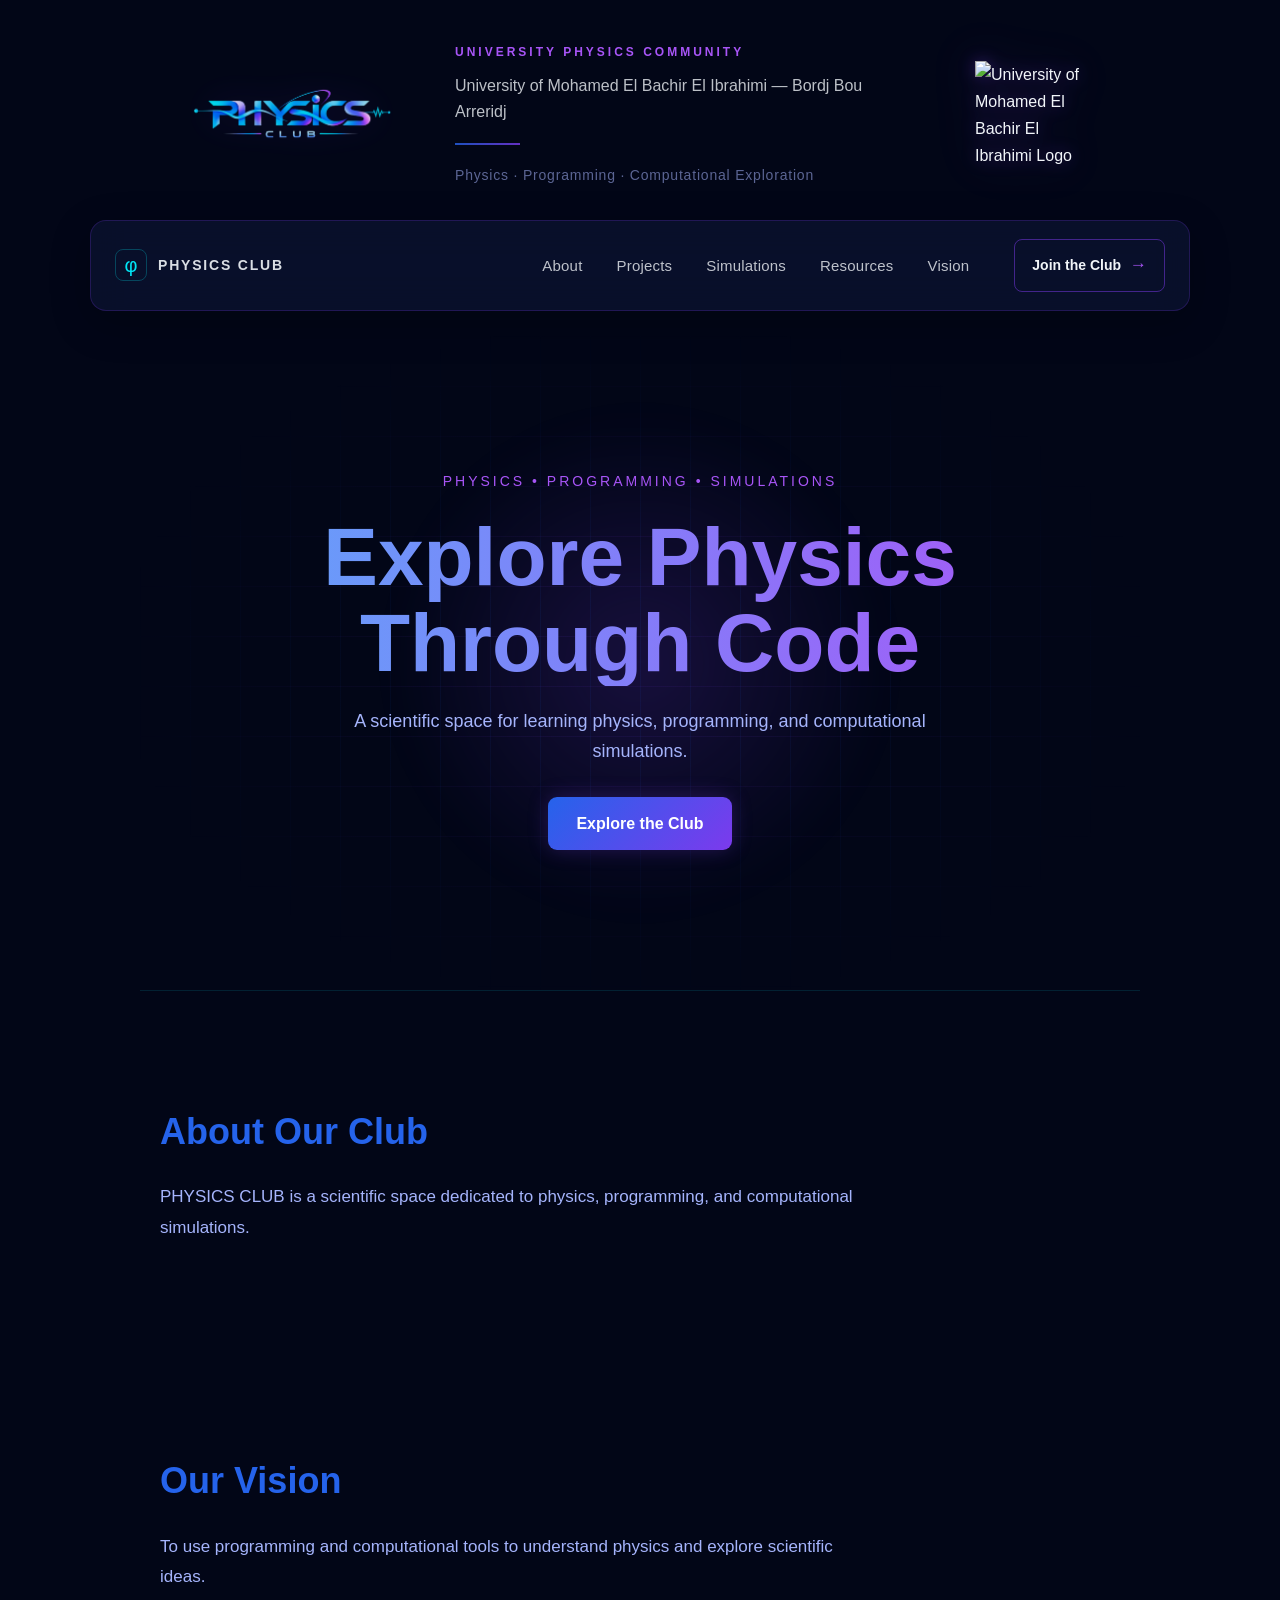
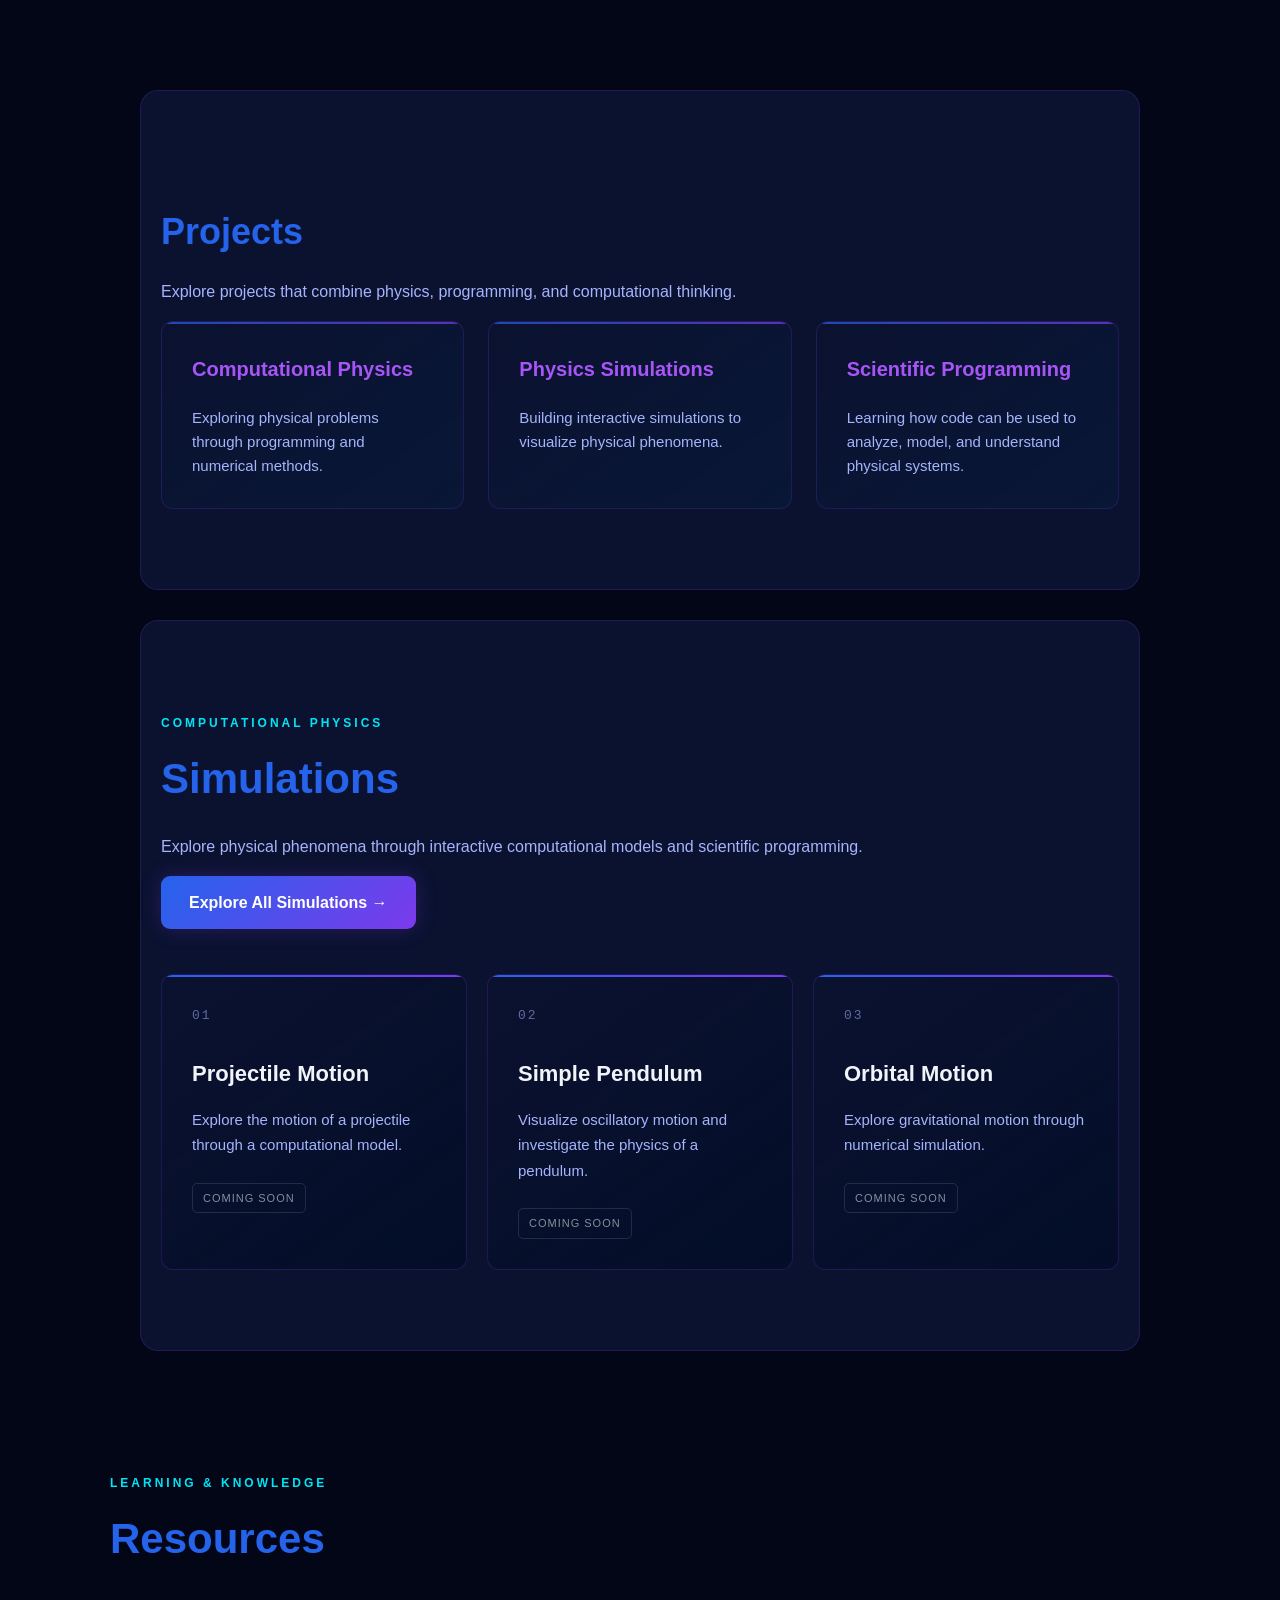
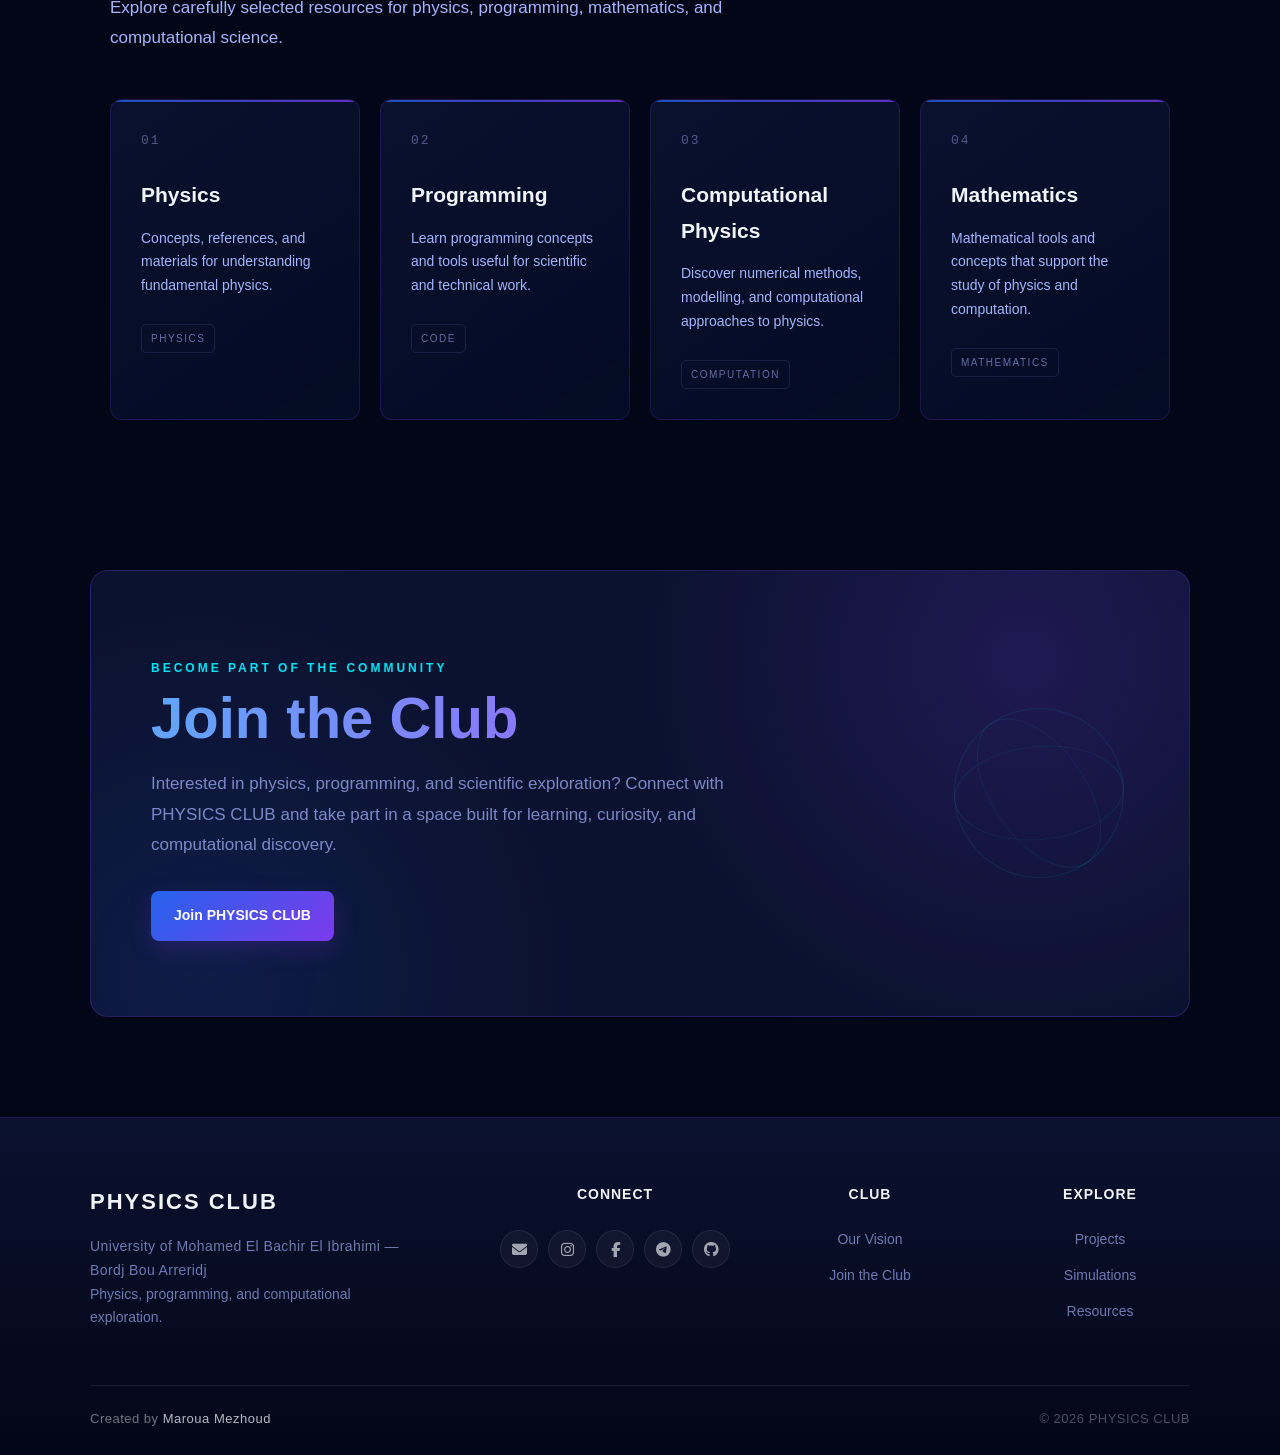
==== commit f55bdfae: "Refine university logo glow and header" ====
--- a/index.html
+++ b/index.html
@@ -18,11 +18,13 @@
     <div class="header-content">
 
         <div class="header-logo">
+            
             <img
-                src="images/logo.png"
+                src="images/logo/logo.png"
                 alt="PHYSICS CLUB Logo"
                 class="logo"
             >
+
         </div>
 
         <div class="header-info">
@@ -42,6 +44,18 @@
                 Physics · Programming · Computational Exploration
             </p>
 
+    </div>
+
+    <!-- University Logo -->
+    <div class="header-university-logo">
+        <img
+            src="images/university%20logo/university-logo.png"
+            alt="University of Mohamed El Bachir El Ibrahimi Logo"
+            class="university-logo"
+        >
+    </div>
+
+            
         </div>
 
     </div>
@@ -166,6 +180,12 @@
             Explore physical phenomena through interactive
             computational models and scientific programming.
         </p>
+
+
+<a href="simulations/index.html" class="hero-button">
+    Explore All Simulations →
+</a>
+
 
     </div>
 
--- a/style.css
+++ b/style.css
@@ -114,6 +114,30 @@
     flex-direction: column;
 
     justify-content: center;
+}
+
+.header-university-logo {
+    flex-shrink: 0;
+
+    display: flex;
+    align-items: center;
+    justify-content: center;
+
+    width: 130px;
+}
+
+.university-logo {
+    display: block;
+
+    width: 120px;
+    height: auto;
+    max-width: 100%;
+
+    object-fit: contain;
+
+    filter:
+    drop-shadow(0 0 8px rgba(124, 58, 237, 0.35))
+    drop-shadow(0 0 22px rgba(168, 85, 247, 0.18));
 }
 
 .header-label {
@@ -2206,4 +2230,274 @@
         width: 100%;
         justify-content: center;
     }
-}+}
+
+
+/* ==============================
+   SIMULATIONS - GLASS NAVBAR
+   ============================== */
+
+.simulations-navbar {
+    position: sticky;
+    top: 0;
+    z-index: 1000;
+
+    max-width: 100%;
+    margin: 0;
+    padding: 18px 5%;
+
+    background: rgba(2, 13, 38, 0.78);
+    backdrop-filter: blur(18px);
+    -webkit-backdrop-filter: blur(18px);
+
+    border: none;
+    border-bottom: 1px solid rgba(0, 229, 245, 0.35);
+    border-radius: 0;
+
+    box-shadow: 0 8px 30px rgba(0, 0, 0, 0.18);
+}
+
+
+
+/* ======================================
+   COMPUTATIONAL LAB — DISTINCT NAVBAR
+   ====================================== */
+
+.simulations-navbar {
+    width: calc(100% - 48px);
+    max-width: 1500px;
+    min-height: 84px;
+
+    margin: 24px auto 40px;
+    padding: 14px 20px 14px 16px;
+
+    display: grid;
+    grid-template-columns: auto 1fr auto;
+    align-items: center;
+    gap: 24px;
+
+    background:
+        linear-gradient(
+            110deg,
+            rgba(8, 28, 55, 0.98),
+            rgba(8, 14, 37, 0.96) 55%,
+            rgba(26, 17, 61, 0.94)
+        );
+
+    border: 1px solid rgba(0, 229, 245, 0.22);
+    border-radius: 12px;
+
+    box-shadow:
+        0 16px 45px rgba(0, 0, 0, 0.3),
+        inset 0 1px 0 rgba(255, 255, 255, 0.045);
+
+    backdrop-filter: blur(22px);
+    -webkit-backdrop-filter: blur(22px);
+
+    overflow: hidden;
+}
+
+/* Technical accent line */
+
+.simulations-navbar::before {
+    content: "";
+    position: absolute;
+
+    top: 0;
+    left: 0;
+
+    width: 100%;
+    height: 2px;
+
+    background: linear-gradient(
+        90deg,
+        transparent 2%,
+        #00E5F5 20%,
+        #087BFF 55%,
+        #633BFF 82%,
+        transparent 98%
+    );
+
+    box-shadow: 0 0 14px rgba(0, 229, 245, 0.3);
+}
+
+/* Lab identity */
+
+.simulations-navbar .nav-brand {
+    display: flex;
+    align-items: center;
+    gap: 12px;
+
+    min-width: 0;
+    text-decoration: none;
+}
+
+.simulations-navbar .brand-symbol {
+    width: 46px;
+    height: 46px;
+    flex-shrink: 0;
+
+    display: grid;
+    place-items: center;
+
+    color: #00E5F5;
+    font-size: 27px;
+
+    background: rgba(0, 229, 245, 0.07);
+    border: 1px solid rgba(0, 229, 245, 0.35);
+    border-radius: 10px;
+
+    box-shadow:
+        inset 0 0 18px rgba(0, 229, 245, 0.06),
+        0 0 18px rgba(0, 229, 245, 0.04);
+}
+
+.simulations-navbar .brand-name {
+    color: #F1F5F9;
+
+    font-size: 12px;
+    font-weight: 800;
+    letter-spacing: 1.4px;
+    white-space: nowrap;
+}
+
+/* Navigation group */
+
+.simulations-navbar .nav-links {
+    justify-self: center;
+
+    display: flex;
+    align-items: center;
+    justify-content: center;
+    gap: 4px;
+
+    padding: 5px;
+
+    background: rgba(2, 13, 38, 0.55);
+    border: 1px solid rgba(148, 163, 184, 0.1);
+    border-radius: 10px;
+}
+
+.simulations-navbar .nav-links a {
+    padding: 11px 13px;
+
+    color: #9AAFC9;
+    font-size: 12px;
+    font-weight: 600;
+    text-decoration: none;
+    white-space: nowrap;
+
+    border-radius: 7px;
+    border: 1px solid transparent;
+
+    transition:
+        color 0.2s ease,
+        background 0.2s ease,
+        border-color 0.2s ease;
+}
+
+.simulations-navbar .nav-links a:hover {
+    color: #FFFFFF;
+    background: rgba(8, 123, 255, 0.12);
+}
+
+/* Current page */
+
+.simulations-navbar .nav-links a[aria-current="page"] {
+    color: #00E5F5;
+
+    background: linear-gradient(
+        135deg,
+        rgba(0, 229, 245, 0.13),
+        rgba(8, 123, 255, 0.1)
+    );
+
+    border-color: rgba(0, 229, 245, 0.23);
+}
+
+/* Join action */
+
+.simulations-navbar .nav-button {
+    display: inline-flex;
+    align-items: center;
+    justify-content: center;
+    gap: 12px;
+
+    padding: 13px 16px;
+
+    color: #020D26;
+    background: #00E5F5;
+
+    border: 1px solid #00E5F5;
+    border-radius: 8px;
+
+    font-size: 12px;
+    font-weight: 800;
+    text-decoration: none;
+    white-space: nowrap;
+
+    transition:
+        background 0.2s ease,
+        box-shadow 0.2s ease;
+}
+
+.simulations-navbar .nav-button:hover {
+    background: #8AF8FF;
+    box-shadow: 0 0 22px rgba(0, 229, 245, 0.2);
+}
+
+/* Responsive layout */
+
+@media (max-width: 1050px) {
+    .simulations-navbar {
+        grid-template-columns: 1fr auto;
+        gap: 14px;
+    }
+
+    .simulations-navbar .nav-links {
+        grid-column: 1 / -1;
+        grid-row: 2;
+        justify-self: stretch;
+
+        flex-wrap: wrap;
+    }
+
+    .simulations-navbar .nav-button {
+        grid-column: 2;
+        grid-row: 1;
+    }
+}
+
+@media (max-width: 600px) {
+    .simulations-navbar {
+        width: calc(100% - 24px);
+        margin: 14px auto 28px;
+        padding: 14px;
+
+        grid-template-columns: 1fr;
+        gap: 14px;
+    }
+
+    .simulations-navbar .nav-brand {
+        justify-self: start;
+    }
+
+    .simulations-navbar .nav-links {
+        grid-column: 1;
+        grid-row: 2;
+
+        justify-content: flex-start;
+        gap: 3px;
+    }
+
+    .simulations-navbar .nav-links a {
+        padding: 9px 10px;
+        font-size: 11px;
+    }
+
+    .simulations-navbar .nav-button {
+        grid-column: 1;
+        grid-row: 3;
+        justify-self: stretch;
+    }
+}
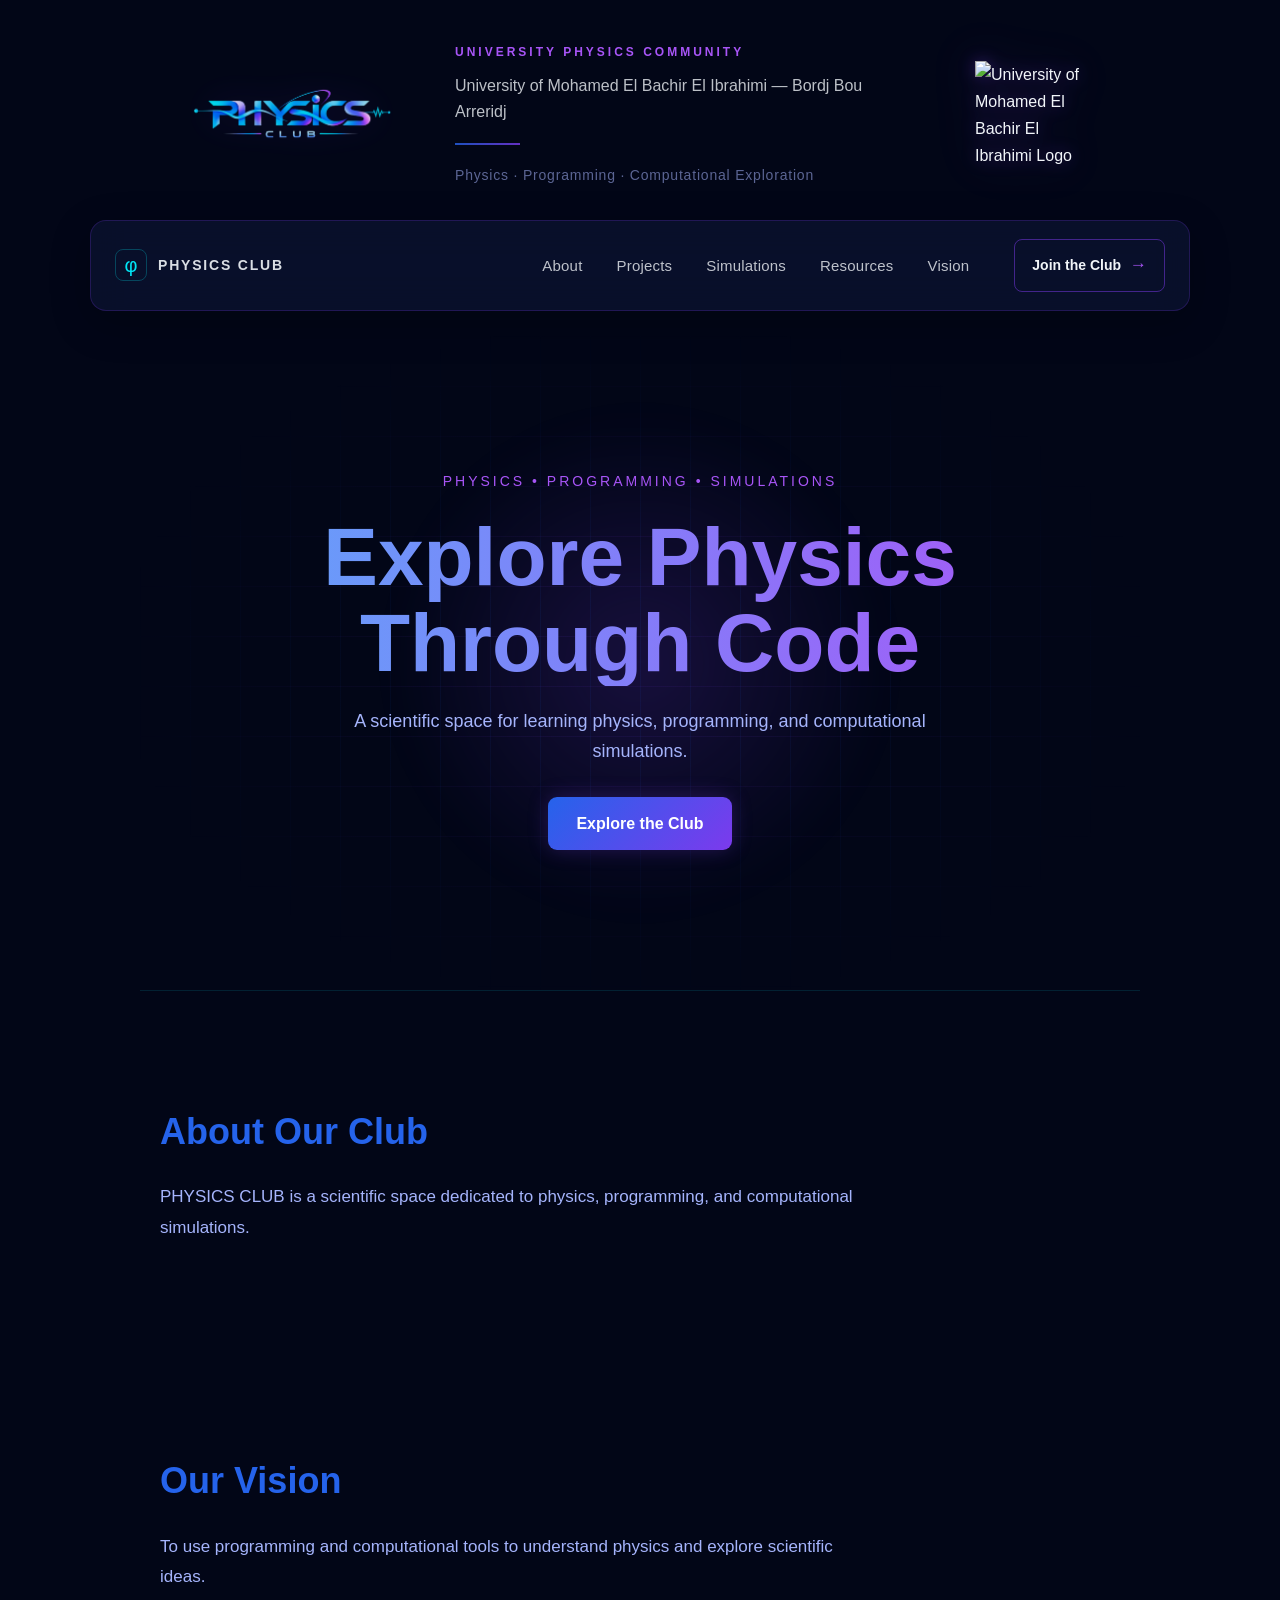
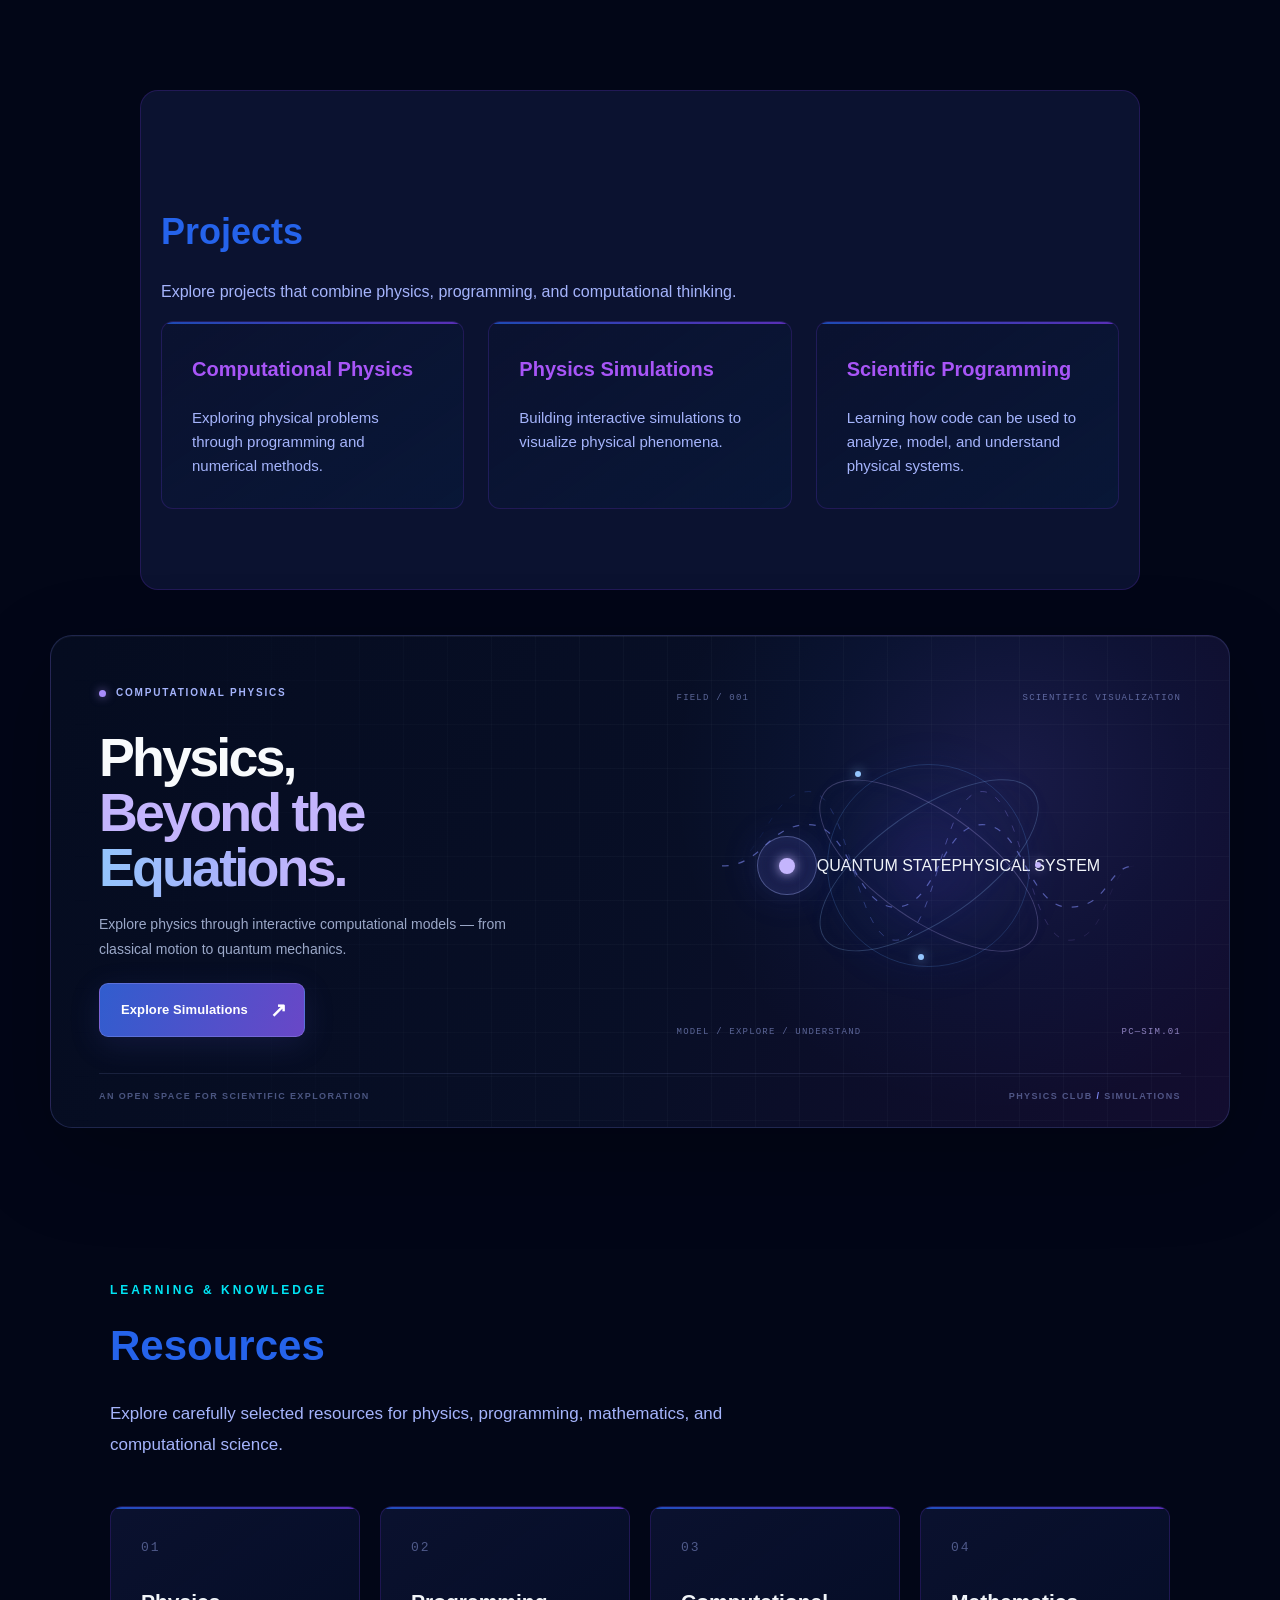
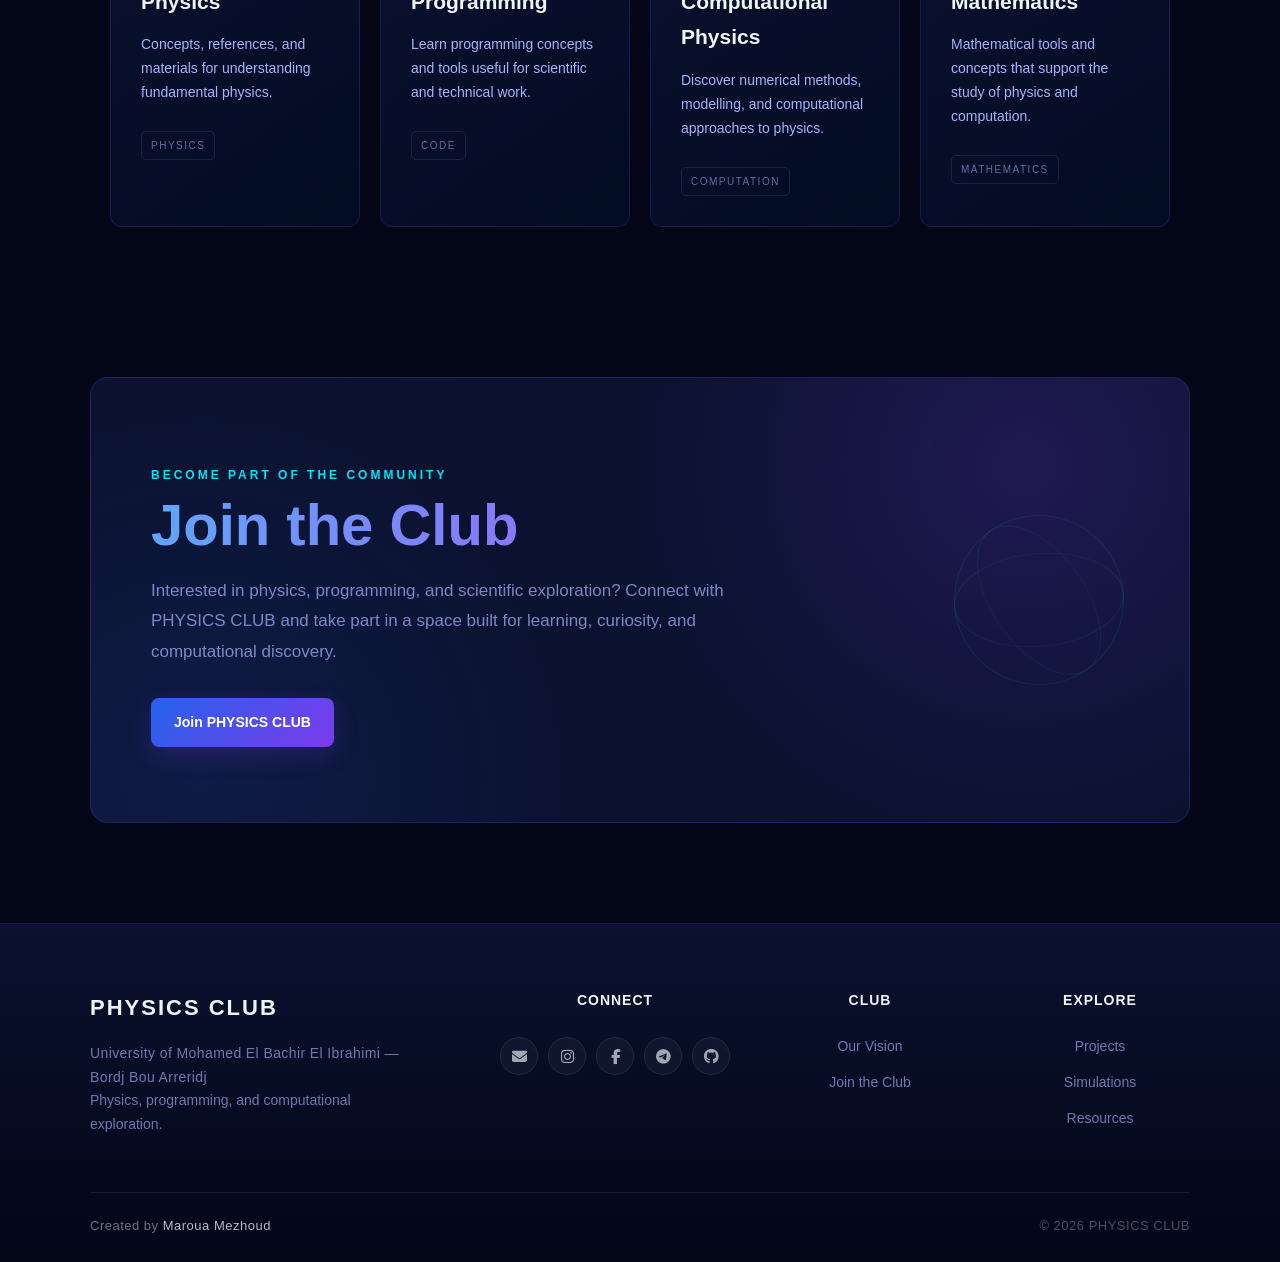
==== commit 094d4417: "Refine simulations gateway and update physics projects" ====
--- a/index.html
+++ b/index.html
@@ -168,69 +168,143 @@
         </section>
 
 
-        <section id="simulations" class="content-section">
-
-    <div class="section-heading">
-
-        <p class="section-label">COMPUTATIONAL PHYSICS</p>
-
-        <h2>Simulations</h2>
-
-        <p>
-            Explore physical phenomena through interactive
-            computational models and scientific programming.
-        </p>
-
-
-<a href="simulations/index.html" class="hero-button">
-    Explore All Simulations →
-</a>
-
-
-    </div>
-
-    <div class="simulation-grid">
-
-        <article class="simulation-card">
-            <span class="simulation-number">01</span>
-
-            <h3>Projectile Motion</h3>
-
-            <p>
-                Explore the motion of a projectile
-                through a computational model.
-            </p>
-
-            <span class="simulation-status">Coming soon</span>
-        </article>
-
-        <article class="simulation-card">
-            <span class="simulation-number">02</span>
-
-            <h3>Simple Pendulum</h3>
-
-            <p>
-                Visualize oscillatory motion and
-                investigate the physics of a pendulum.
-            </p>
-
-            <span class="simulation-status">Coming soon</span>
-        </article>
-
-        <article class="simulation-card">
-            <span class="simulation-number">03</span>
-
-            <h3>Orbital Motion</h3>
-
-            <p>
-                Explore gravitational motion through
-                numerical simulation.
-            </p>
-
-            <span class="simulation-status">Coming soon</span>
-        </article>
+
+<section id="simulations" class="simulations-gateway">
+
+    <div class="gateway-atmosphere" aria-hidden="true"></div>
+    <div class="gateway-grid" aria-hidden="true"></div>
+
+    <div class="gateway-content">
+
+        <div class="gateway-copy">
+
+            <div class="gateway-eyebrow">
+            <span class="gateway-status-dot"></span>
+                COMPUTATIONAL PHYSICS
+            </div>
+
+            <h2 class="gateway-title">
+                Physics,<br>
+                <span>Beyond the</span><br>
+                <span class="gateway-title-accent">Equations.</span>
+            </h2>
+
+            <p class="gateway-description">
+                Explore physics through interactive computational
+                models — from classical motion to quantum mechanics.
+            </p>
+
+            <a
+                href="simulations/index.html"
+                class="gateway-button"
+            >
+                <span>Explore Simulations</span>
+
+                <span class="gateway-button-arrow" aria-hidden="true">
+                    ↗
+                </span>
+            </a>
+
+        
 
         </div>
+
+        <div
+            class="gateway-visual"
+            aria-hidden="true"
+        >
+
+            <div class="gateway-visual-label gateway-label-top">
+                <span>FIELD / 001</span>
+                <span>SCIENTIFIC VISUALIZATION</span>
+            </div>
+
+            <div class="gateway-science-art">
+
+                <div class="gateway-orbit gateway-orbit-one"></div>
+                <div class="gateway-orbit gateway-orbit-two"></div>
+                <div class="gateway-orbit gateway-orbit-three"></div>
+
+                <div class="gateway-core">
+                    <div class="gateway-core-inner"></div>
+                </div>
+
+                <span class="gateway-particle gateway-particle-one"></span>
+                <span class="gateway-particle gateway-particle-two"></span>
+                <span class="gateway-particle gateway-particle-three"></span>
+
+                <svg
+                    class="gateway-wave"
+                    viewBox="0 0 500 300"
+                    xmlns="http://www.w3.org/2000/svg"
+                >
+                    <defs>
+                        <linearGradient
+                            id="gatewayWaveGradient"
+                            x1="0"
+                            y1="0"
+                            x2="1"
+                            y2="0"
+                        >
+                            <stop offset="0%" stop-color="#2563EB"
+                                  stop-opacity="0.05"/>
+                            <stop offset="50%" stop-color="#818CF8"
+                                  stop-opacity="0.9"/>
+                            <stop offset="100%" stop-color="#C084FC"
+                                  stop-opacity="0.05"/>
+                        </linearGradient>
+                    </defs>
+
+                    <path
+                        class="gateway-wave-path gateway-wave-path-back"
+                        d="M0 150 C50 150 55 60 105 60 S160 240 210 240 S265 60 315 60 S370 240 420 240 S465 150 500 150"
+                        fill="none"
+                        stroke="url(#gatewayWaveGradient)"
+                        stroke-width="1.2"
+                    />
+
+                    <path
+                        class="gateway-wave-path"
+                        d="M0 150 C50 150 55 100 105 100 S160 200 210 200 S265 100 315 100 S370 200 420 200 S465 150 500 150"
+                        fill="none"
+                        stroke="#818CF8"
+                        stroke-opacity="0.72"
+                        stroke-width="1.5"
+                    />
+                </svg>
+
+                <div class="gateway-coordinate gateway-coordinate-one">
+                    <span class="coordinate-dot"></span>
+                    <span>QUANTUM STATE</span>
+                </div>
+
+                <div class="gateway-coordinate gateway-coordinate-two">
+                    <span class="coordinate-dot"></span>
+                    <span>PHYSICAL SYSTEM</span>
+                </div>
+
+            </div>
+
+            <div class="gateway-visual-label gateway-label-bottom">
+                <span>MODEL / EXPLORE / UNDERSTAND</span>
+                <span class="gateway-visual-index">PC—SIM.01</span>
+            </div>
+
+        </div>
+
+    </div>
+
+    <div class="gateway-bottom-line">
+        <span>AN OPEN SPACE FOR SCIENTIFIC EXPLORATION</span>
+        <span>PHYSICS CLUB <span class="gateway-bottom-mark">/</span> SIMULATIONS</span>
+    </div>
+
+</section>
+
+
+
+    </div>
+
 
         </section>
 
--- a/style.css
+++ b/style.css
@@ -2501,3 +2501,844 @@
         justify-self: stretch;
     }
 }
+
+.back-home {
+    display: inline-flex;
+    align-items: center;
+    gap: 10px;
+    color: #A5B4FC;
+    text-decoration: none;
+    font-size: 0.95rem;
+    font-weight: 500;
+    transition: color 0.3s ease,
+                transform 0.3s ease;
+}
+
+.back-home:hover {
+    color: #C4B5FD;
+    transform: translateX(-4px);
+}
+
+.back-home i {
+    font-size: 0.9rem;
+}
+
+
+.back-home {
+    position: absolute;
+    top: 28px;
+    left: 28px;
+
+    width: 42px;
+    height: 42px;
+
+    display: flex;
+    align-items: center;
+    justify-content: center;
+
+    color: #A5B4FC;
+    font-size: 16px;
+    text-decoration: none;
+
+    background: rgba(11, 18, 48, 0.65);
+    border: 1px solid rgba(165, 180, 252, 0.16);
+    border-radius: 50%;
+
+    transition:
+        color 0.3s ease,
+        background 0.3s ease,
+        border-color 0.3s ease,
+        transform 0.3s ease;
+
+    z-index: 10;
+}
+
+.back-home:hover {
+    color: #FFFFFF;
+    background: linear-gradient(135deg, #2563EB, #7C3AED);
+    border-color: transparent;
+    transform: translateX(-3px);
+}
+
+@media (max-width: 768px) {
+    .back-home {
+        top: 16px;
+        left: 16px;
+        width: 38px;
+        height: 38px;
+        font-size: 14px;
+    }
+}
+
+
+/* =========================================
+   SIMULATIONS GATEWAY
+   Immersive computational physics identity
+   ========================================= */
+
+.simulations-gateway {
+    --gateway-blue: #60A5FA;
+    --gateway-violet: #A78BFA;
+    --gateway-muted: #929FC4;
+
+    position: relative;
+    isolation: isolate;
+
+    width: 100%;
+    max-width: 1180px;
+
+    min-height: 590px;
+
+    margin: 70px auto 90px;
+    padding: 65px 58px 28px;
+
+    overflow: hidden;
+
+    background:
+        linear-gradient(
+            115deg,
+            rgba(5, 12, 32, 0.99) 0%,
+            rgba(8, 15, 39, 0.98) 54%,
+            rgba(19, 13, 48, 0.98) 100%
+        );
+
+    border: 1px solid rgba(129, 140, 248, 0.2);
+    border-radius: 22px;
+
+    box-shadow:
+        0 30px 90px rgba(0, 0, 0, 0.24),
+        inset 0 1px 0 rgba(255, 255, 255, 0.035);
+}
+
+
+/* Ambient light */
+
+.gateway-atmosphere {
+    position: absolute;
+    z-index: -2;
+
+    width: 650px;
+    height: 650px;
+
+    top: -180px;
+    right: -100px;
+
+    background: radial-gradient(
+        circle,
+        rgba(99, 102, 241, 0.15) 0%,
+        rgba(37, 99, 235, 0.055) 40%,
+        transparent 72%
+    );
+
+    pointer-events: none;
+}
+
+
+/* Technical background grid */
+
+.gateway-grid {
+    position: absolute;
+    z-index: -1;
+    inset: 0;
+
+    background-image:
+        linear-gradient(
+            rgba(148, 163, 184, 0.045) 1px,
+            transparent 1px
+        ),
+        linear-gradient(
+            90deg,
+            rgba(148, 163, 184, 0.045) 1px,
+            transparent 1px
+        );
+
+    background-size: 44px 44px;
+
+    mask-image: linear-gradient(
+        90deg,
+        transparent,
+        black 45%,
+        black 100%
+    );
+
+    pointer-events: none;
+}
+
+
+/* Main composition */
+
+.gateway-content {
+    display: grid;
+
+    grid-template-columns:
+        minmax(0, 1fr)
+        minmax(300px, 0.95fr);
+
+    align-items: center;
+
+    gap: 24px;
+
+    position: relative;
+    z-index: 1;
+}
+
+
+/* Left editorial column */
+
+.gateway-copy {
+    min-width: 0;
+    padding: 10px 0 20px;
+}
+
+
+.gateway-eyebrow {
+    display: flex;
+    align-items: center;
+    flex-wrap: wrap;
+
+    gap: 10px;
+
+    color: #A5B4FC;
+
+    font-size: 10px;
+    font-weight: 700;
+
+    letter-spacing: 1.8px;
+    line-height: 1.8;
+}
+
+
+
+/* Add breathing room above the main title */
+.simulations-gateway .gateway-eyebrow {
+    margin-bottom: 28px;
+}
+
+
+.gateway-status-dot {
+    flex-shrink: 0;
+
+    width: 7px;
+    height: 7px;
+
+    border-radius: 50%;
+
+    background: #A78BFA;
+
+    box-shadow:
+        0 0 10px rgba(167, 139, 250, 0.7);
+}
+
+
+.gateway-eyebrow-line {
+    width: 25px;
+    height: 1px;
+
+    background: rgba(165, 180, 252, 0.3);
+}
+
+
+.gateway-overline {
+    margin: 62px 0 16px;
+
+    color: #818CF8;
+
+    font-size: 11px;
+    font-weight: 700;
+
+    letter-spacing: 3px;
+}
+
+
+.gateway-title {
+    margin: 0;
+
+    color: #F8FAFC;
+
+    font-size: clamp(44px, 5vw, 70px);
+    font-weight: 600;
+
+    line-height: 1.04;
+    letter-spacing: -2.8px;
+
+    text-align: left;
+}
+
+
+.gateway-title > span {
+    color: #C4B5FD;
+}
+
+
+.gateway-title .gateway-title-accent {
+    background: linear-gradient(
+        95deg,
+        #93C5FD 0%,
+        #A5B4FC 45%,
+        #C4B5FD 85%
+    );
+
+    -webkit-background-clip: text;
+    background-clip: text;
+    -webkit-text-fill-color: transparent;
+}
+
+
+.gateway-description {
+    max-width: 410px;
+
+    margin: 25px 0 30px;
+
+    color: #9BA8C8;
+
+    font-size: 15px;
+    line-height: 1.9;
+}
+
+
+/* Main action */
+
+.gateway-button {
+    display: inline-flex;
+    align-items: center;
+    justify-content: space-between;
+
+    gap: 22px;
+
+    min-height: 54px;
+    max-width: 100%;
+
+    padding: 14px 17px 14px 21px;
+
+    color: #FFFFFF;
+    background: linear-gradient(
+        110deg,
+        #315DCE,
+        #6947C7
+    );
+
+    border: 1px solid rgba(196, 181, 253, 0.25);
+    border-radius: 9px;
+
+    text-decoration: none;
+
+    font-size: 13px;
+    font-weight: 600;
+    letter-spacing: 0.1px;
+
+    box-shadow:
+        0 8px 30px rgba(76, 81, 191, 0.17);
+
+    transition:
+        transform 0.3s ease,
+        box-shadow 0.3s ease,
+        border-color 0.3s ease;
+}
+
+
+.gateway-button-arrow {
+    font-size: 20px;
+    line-height: 1;
+
+    transition: transform 0.3s ease;
+}
+
+
+.gateway-button:hover {
+    transform: translateY(-3px);
+
+    border-color: rgba(196, 181, 253, 0.6);
+
+    box-shadow:
+        0 12px 32px rgba(76, 81, 191, 0.28);
+}
+
+
+.gateway-button:hover .gateway-button-arrow {
+    transform: translate(3px, -3px);
+}
+
+
+.gateway-footnote {
+    display: flex;
+    flex-wrap: wrap;
+    align-items: center;
+
+    gap: 10px;
+
+    margin-top: 35px;
+
+    color: rgba(165, 180, 252, 0.52);
+
+    font-size: 9px;
+    font-weight: 600;
+    letter-spacing: 1.5px;
+}
+
+
+.gateway-footnote-separator {
+    color: #6366F1;
+}
+
+
+/* Right scientific visualization */
+
+.gateway-visual {
+    position: relative;
+
+    display: flex;
+    align-items: center;
+    justify-content: center;
+
+    min-width: 0;
+    min-height: 400px;
+}
+
+
+.gateway-visual-label {
+    position: absolute;
+    left: 0;
+    right: 0;
+
+    display: flex;
+    align-items: center;
+    justify-content: space-between;
+
+    gap: 12px;
+
+    color: rgba(165, 180, 252, 0.52);
+
+    font-family: monospace;
+    font-size: 9px;
+    letter-spacing: 1.2px;
+}
+
+
+.gateway-label-top {
+    top: 12px;
+}
+
+
+.gateway-label-bottom {
+    bottom: 12px;
+}
+
+
+.gateway-visual-index {
+    color: rgba(196, 181, 253, 0.7);
+}
+
+
+/* Abstract field */
+
+.gateway-science-art {
+    position: relative;
+
+    display: flex;
+    align-items: center;
+    justify-content: center;
+
+    width: 100%;
+    max-width: 440px;
+    aspect-ratio: 1;
+
+    isolation: isolate;
+}
+
+
+.gateway-science-art::before {
+    content: "";
+
+    position: absolute;
+    z-index: -1;
+
+    width: 72%;
+    height: 72%;
+
+    border-radius: 50%;
+
+    background: radial-gradient(
+        circle,
+        rgba(79, 70, 229, 0.16),
+        rgba(37, 99, 235, 0.045) 45%,
+        transparent 72%
+    );
+
+    filter: blur(12px);
+}
+
+
+.gateway-orbit {
+    position: absolute;
+
+    width: 73%;
+    height: 31%;
+
+    border: 1px solid rgba(147, 197, 253, 0.24);
+    border-radius: 50%;
+
+    box-shadow:
+        inset 0 0 18px rgba(129, 140, 248, 0.025),
+        0 0 18px rgba(129, 140, 248, 0.025);
+}
+
+
+.gateway-orbit-one {
+    transform: rotate(-35deg);
+}
+
+
+.gateway-orbit-two {
+    width: 73%;
+    height: 31%;
+
+    transform: rotate(35deg);
+
+    border-color: rgba(196, 181, 253, 0.25);
+}
+
+
+.gateway-orbit-three {
+    width: 58%;
+    height: 58%;
+
+    border-color: rgba(96, 165, 250, 0.2);
+}
+
+
+.gateway-core {
+    display: grid;
+    place-items: center;
+
+    width: 17%;
+    aspect-ratio: 1;
+
+    border: 1px solid rgba(165, 180, 252, 0.4);
+    border-radius: 50%;
+
+    background: rgba(49, 46, 129, 0.2);
+
+    box-shadow:
+        0 0 40px rgba(99, 102, 241, 0.14),
+        inset 0 0 22px rgba(129, 140, 248, 0.15);
+}
+
+
+.gateway-core-inner {
+    width: 28%;
+    aspect-ratio: 1;
+
+    border-radius: 50%;
+
+    background: #C4B5FD;
+
+    box-shadow:
+        0 0 12px rgba(196, 181, 253, 0.9),
+        0 0 32px rgba(129, 140, 248, 0.75);
+}
+
+
+.gateway-particle {
+    position: absolute;
+
+    width: 6px;
+    height: 6px;
+
+    border-radius: 50%;
+
+    background: #93C5FD;
+
+    box-shadow:
+        0 0 12px rgba(147, 197, 253, 0.9);
+}
+
+
+.gateway-particle-one {
+    top: 23%;
+    left: 29%;
+}
+
+
+.gateway-particle-two {
+    right: 18%;
+    top: 49%;
+
+    background: #C4B5FD;
+
+    box-shadow:
+        0 0 12px rgba(196, 181, 253, 0.9);
+}
+
+
+.gateway-particle-three {
+    bottom: 23%;
+    left: 47%;
+}
+
+
+/* Waveform crossing the field */
+
+.gateway-wave {
+    position: absolute;
+
+    width: 118%;
+    max-width: none;
+    height: auto;
+
+    overflow: visible;
+
+    opacity: 0.78;
+
+    pointer-events: none;
+}
+
+
+.gateway-wave-path {
+    stroke-dasharray: 8 12;
+
+    animation: gateway-wave-flow 18s linear infinite;
+}
+
+
+.gateway-wave-path-back {
+    animation-duration: 26s;
+    animation-direction: reverse;
+
+    opacity: 0.65;
+}
+
+
+@keyframes gateway-wave-flow {
+    to {
+        stroke-dashoffset: -400;
+    }
+}
+
+
+/* Bottom technical signature */
+
+.gateway-bottom-line {
+    display: flex;
+    align-items: center;
+    justify-content: space-between;
+
+    gap: 20px;
+
+    margin-top: 24px;
+    padding-top: 22px;
+
+    border-top: 1px solid rgba(165, 180, 252, 0.12);
+
+    color: rgba(165, 180, 252, 0.43);
+
+    font-size: 9px;
+    font-weight: 600;
+    letter-spacing: 1.4px;
+    line-height: 1.8;
+}
+
+
+.gateway-bottom-mark {
+    color: #818CF8;
+}
+
+
+/* Tablet */
+
+@media (max-width: 900px) {
+    .simulations-gateway {
+        padding: 48px 35px 25px;
+    }
+
+    .gateway-content {
+        grid-template-columns: minmax(0, 1fr) minmax(240px, 0.8fr);
+        gap: 12px;
+    }
+
+    .gateway-title {
+        font-size: clamp(42px, 6vw, 58px);
+        letter-spacing: -2px;
+    }
+
+    .gateway-visual {
+        min-height: 340px;
+    }
+
+    .gateway-overline {
+        margin-top: 45px;
+    }
+}
+
+
+/* Mobile */
+
+@media (max-width: 600px) {
+    .simulations-gateway {
+        width: 100%;
+
+        margin: 45px auto 60px;
+        padding: 35px 22px 22px;
+
+        border-radius: 16px;
+    }
+
+    .gateway-grid {
+        background-size: 32px 32px;
+        mask-image: radial-gradient(
+            ellipse at center,
+            black,
+            transparent 95%
+        );
+    }
+
+    .gateway-content {
+        grid-template-columns: 1fr;
+        gap: 10px;
+    }
+
+    .gateway-eyebrow {
+        gap: 7px;
+
+        font-size: 8px;
+        letter-spacing: 1.1px;
+    }
+
+    .gateway-overline {
+        margin-top: 42px;
+
+        font-size: 9px;
+        letter-spacing: 2px;
+    }
+
+    .gateway-title {
+        font-size: clamp(45px, 12vw, 62px);
+        line-height: 1.04;
+        letter-spacing: -2px;
+    }
+
+    .gateway-description {
+        margin: 22px 0 25px;
+        font-size: 14px;
+    }
+
+    .gateway-button {
+        width: 100%;
+        gap: 12px;
+
+        padding: 14px 15px;
+
+        font-size: 12px;
+    }
+
+    .gateway-footnote {
+        gap: 7px;
+        margin-top: 27px;
+
+        font-size: 8px;
+        letter-spacing: 1px;
+    }
+
+    .gateway-visual {
+        min-height: 300px;
+        margin-top: 12px;
+    }
+
+    .gateway-science-art {
+        max-width: 340px;
+    }
+
+    .gateway-visual-label {
+        font-size: 8px;
+        letter-spacing: 0.7px;
+    }
+
+    .gateway-bottom-line {
+        align-items: flex-start;
+        flex-direction: column;
+        gap: 6px;
+
+        margin-top: 18px;
+        padding-top: 17px;
+
+        font-size: 8px;
+        letter-spacing: 1px;
+    }
+}
+
+
+/* Accessibility: respect reduced motion */
+
+@media (prefers-reduced-motion: reduce) {
+    .gateway-wave-path,
+    .gateway-wave-path-back {
+        animation: none;
+    }
+
+    .gateway-button,
+    .gateway-button-arrow {
+        transition: none;
+    }
+}
+
+
+/* =========================================
+   SIMULATIONS GATEWAY — DESKTOP COMPACT
+   ========================================= */
+
+@media (min-width: 901px) {
+
+    .simulations-gateway {
+        min-height: auto;
+        margin-top: 45px;
+        margin-bottom: 60px;
+        padding: 38px 48px 22px;
+    }
+
+    .gateway-content {
+        grid-template-columns: 1.05fr 0.95fr;
+        gap: 20px;
+    }
+
+    .gateway-overline {
+        margin-top: 35px;
+        margin-bottom: 12px;
+    }
+
+    .gateway-title {
+        font-size: clamp(46px, 4.2vw, 60px);
+        line-height: 1.02;
+    }
+
+    .gateway-description {
+        margin-top: 18px;
+        margin-bottom: 22px;
+        font-size: 14px;
+        line-height: 1.75;
+    }
+
+    .gateway-footnote {
+        margin-top: 24px;
+    }
+
+    .gateway-visual {
+        min-height: 320px;
+    }
+
+    .gateway-science-art {
+        max-width: 350px;
+    }
+
+    .gateway-label-top {
+        top: 0;
+    }
+
+    .gateway-label-bottom {
+        bottom: 0;
+    }
+
+    .gateway-bottom-line {
+        margin-top: 16px;
+        padding-top: 14px;
+    }
+}
+
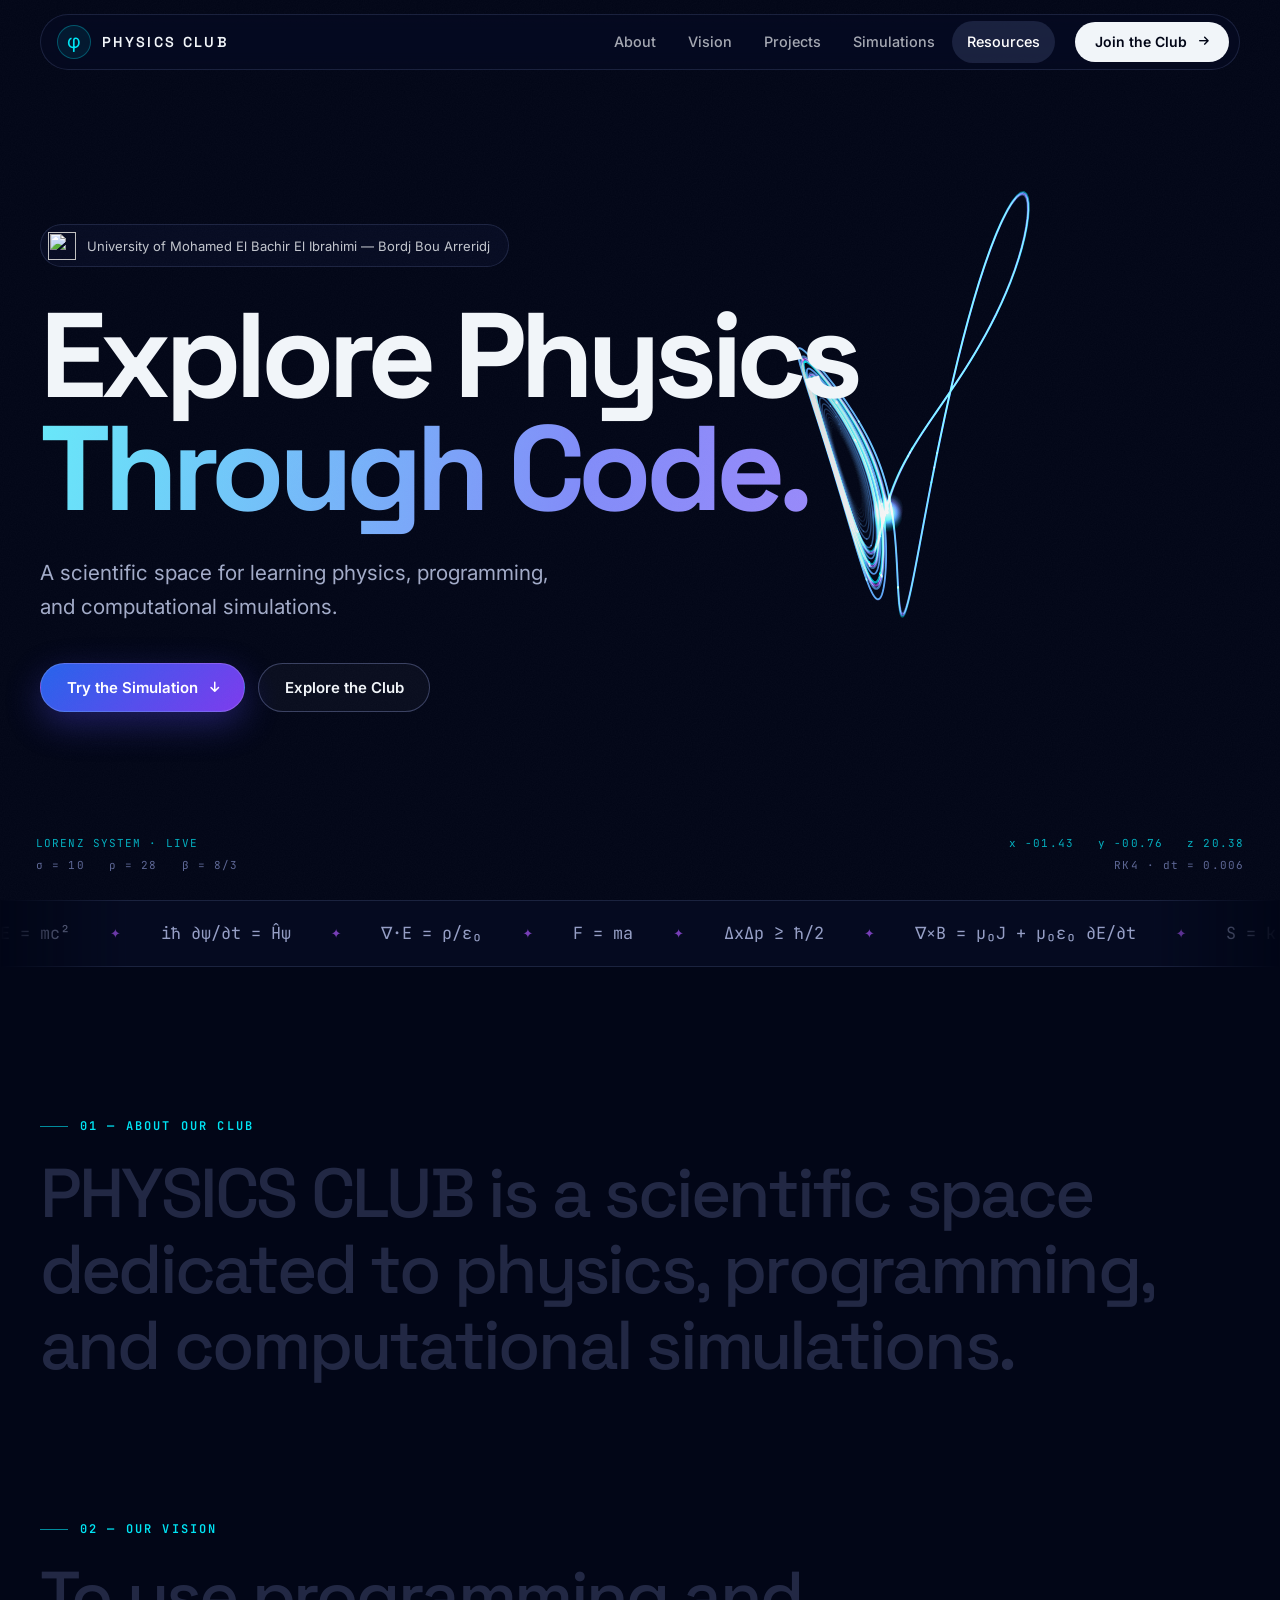
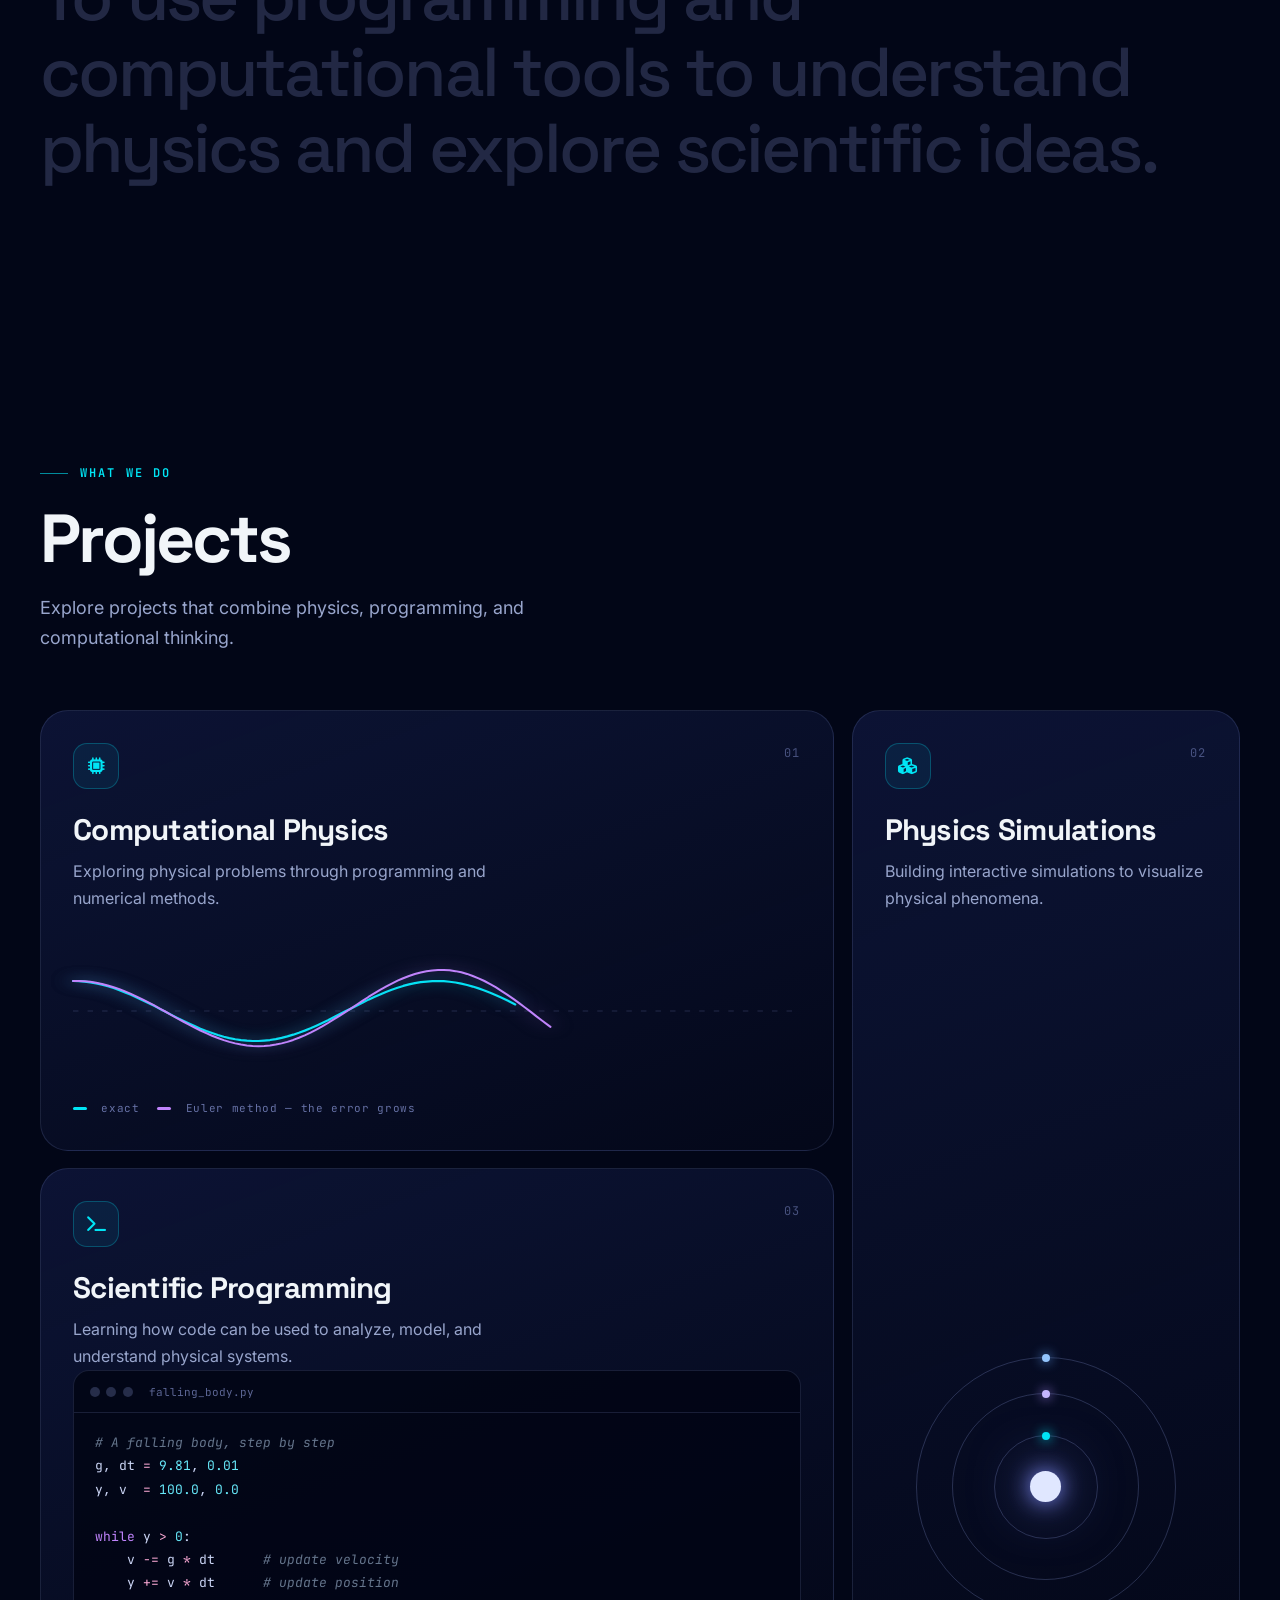
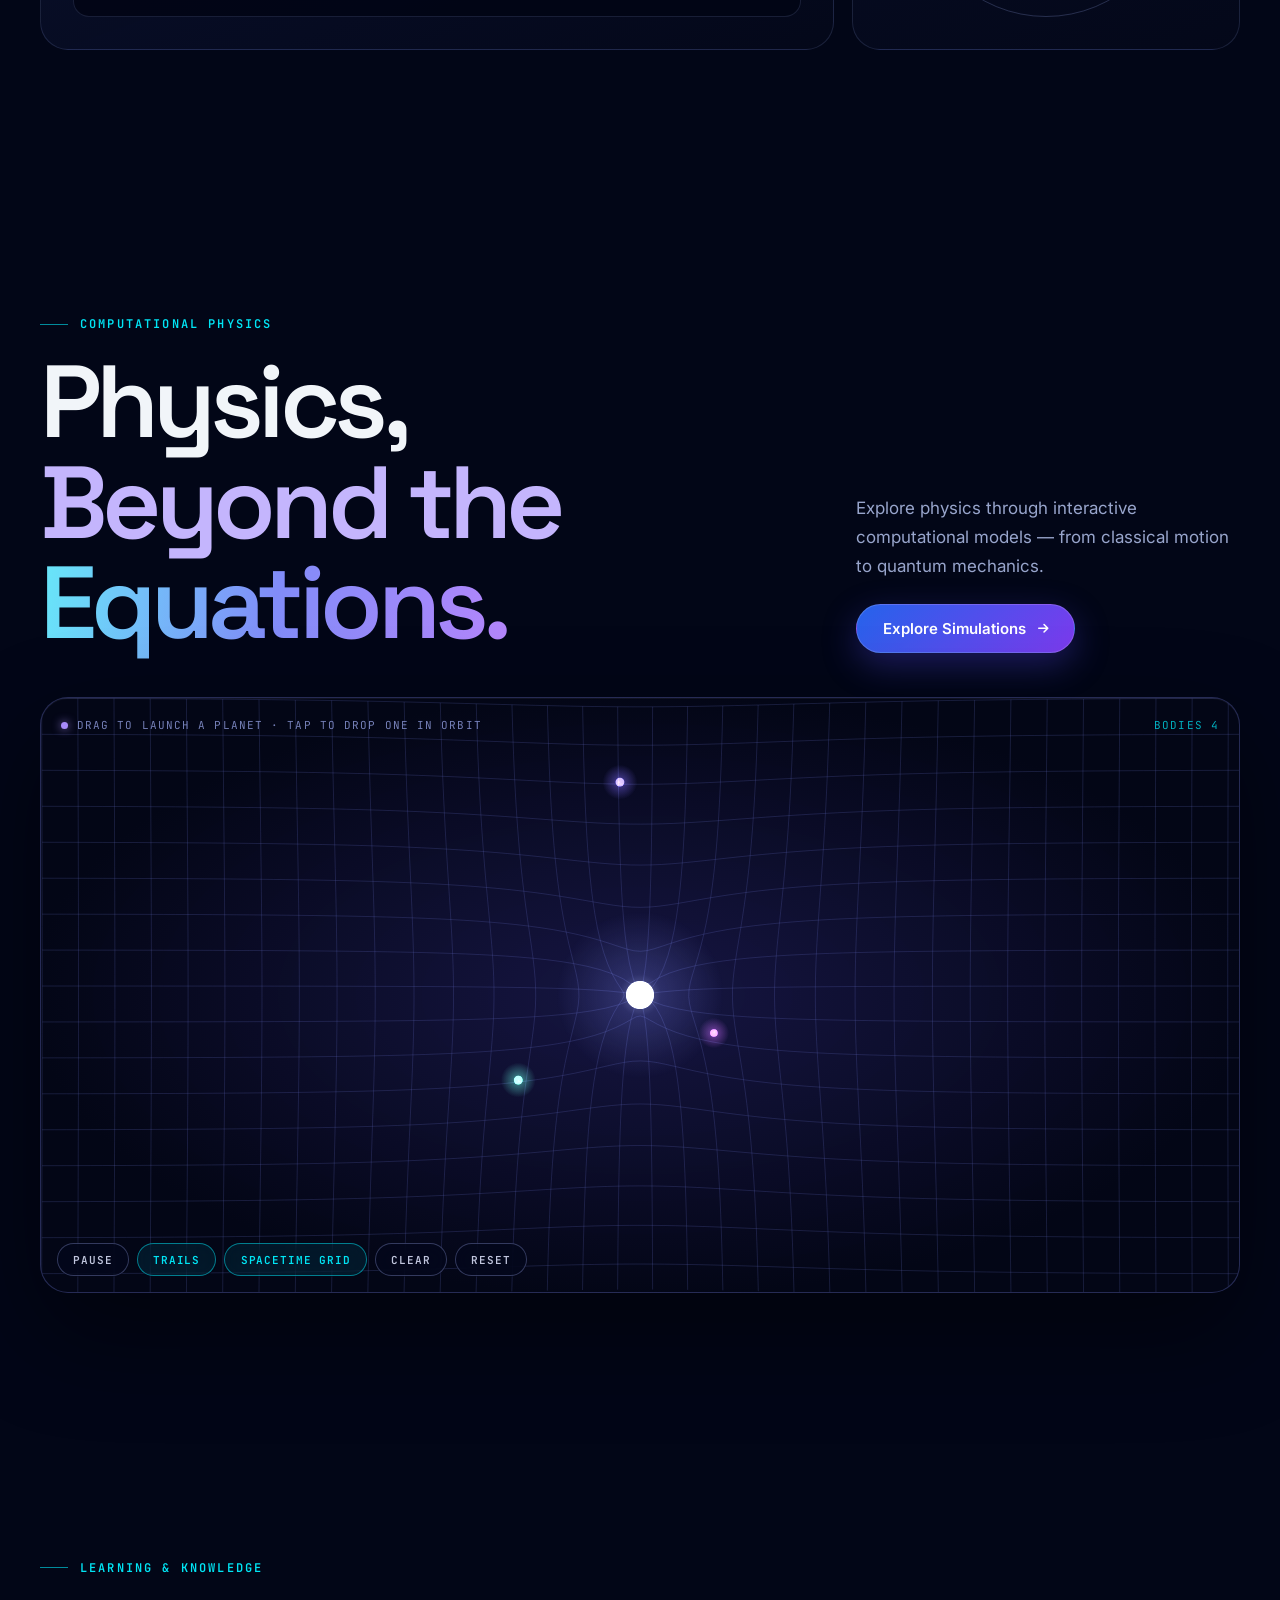
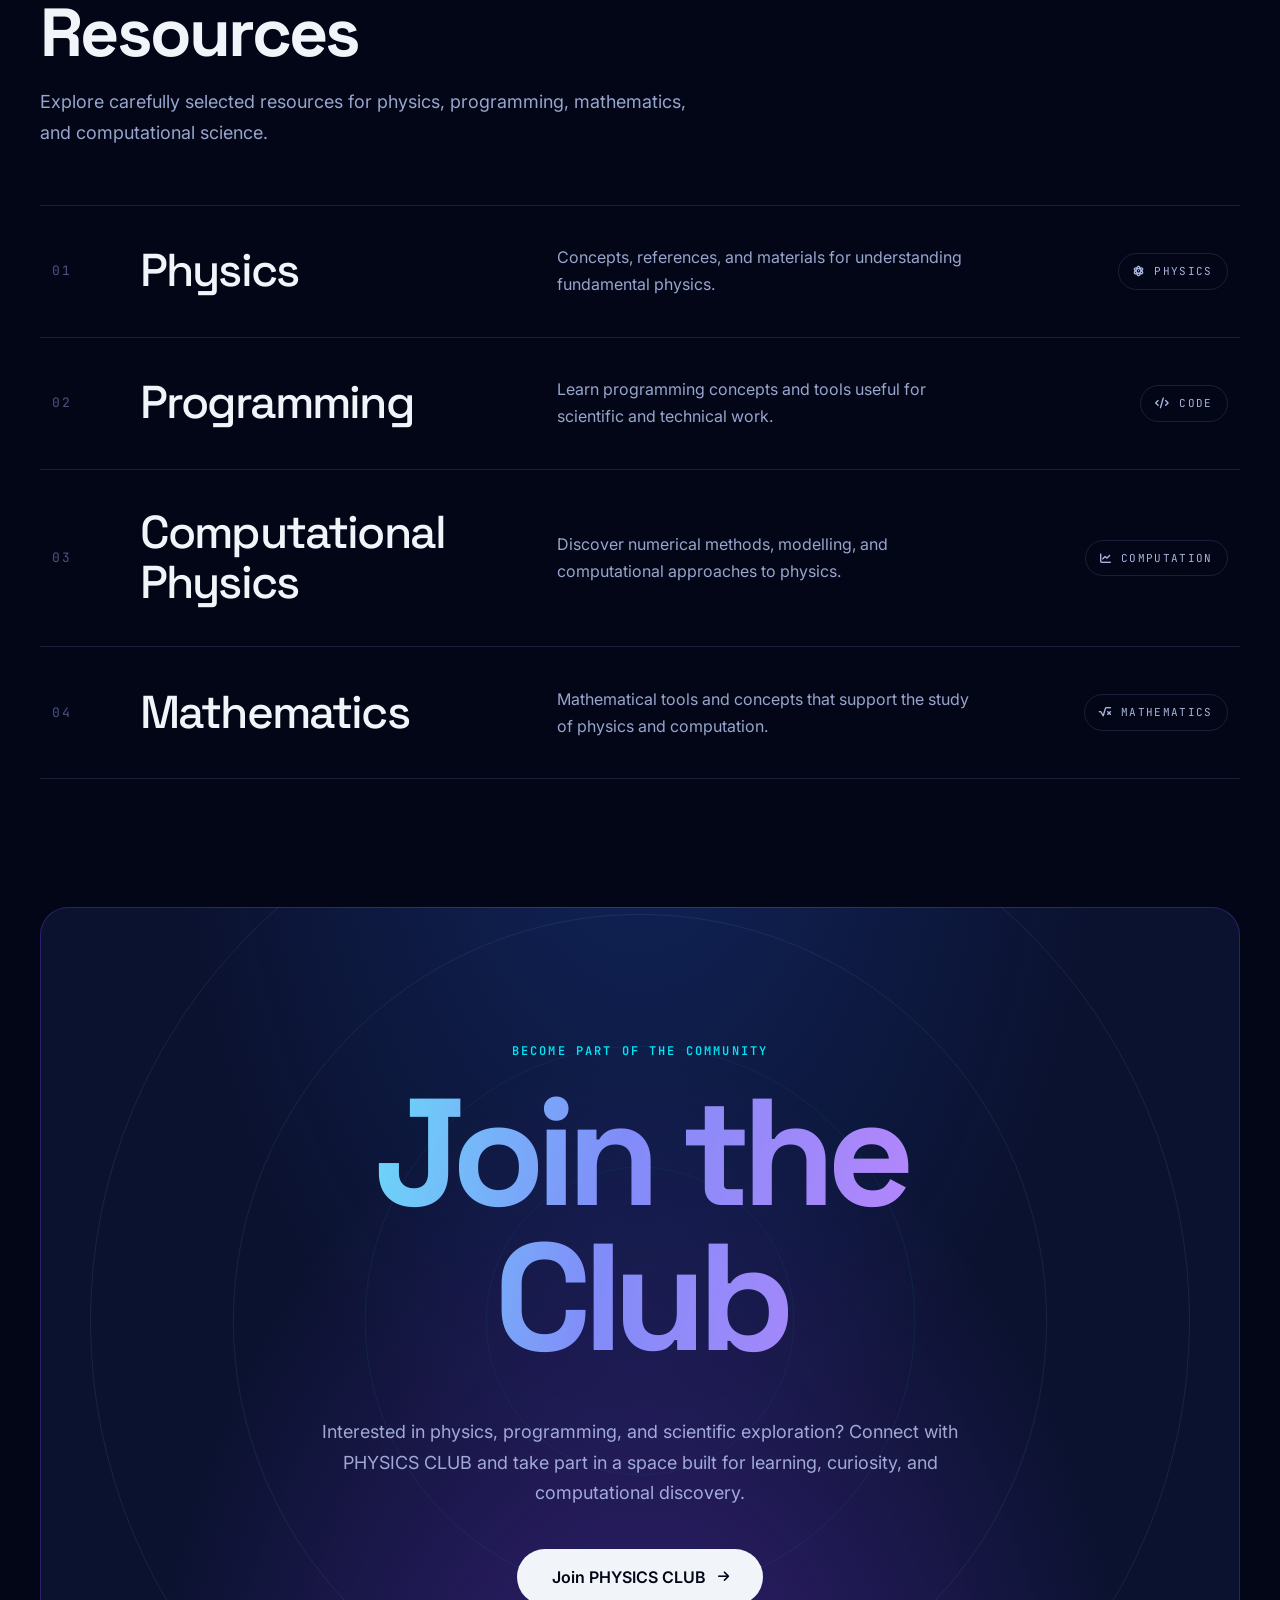
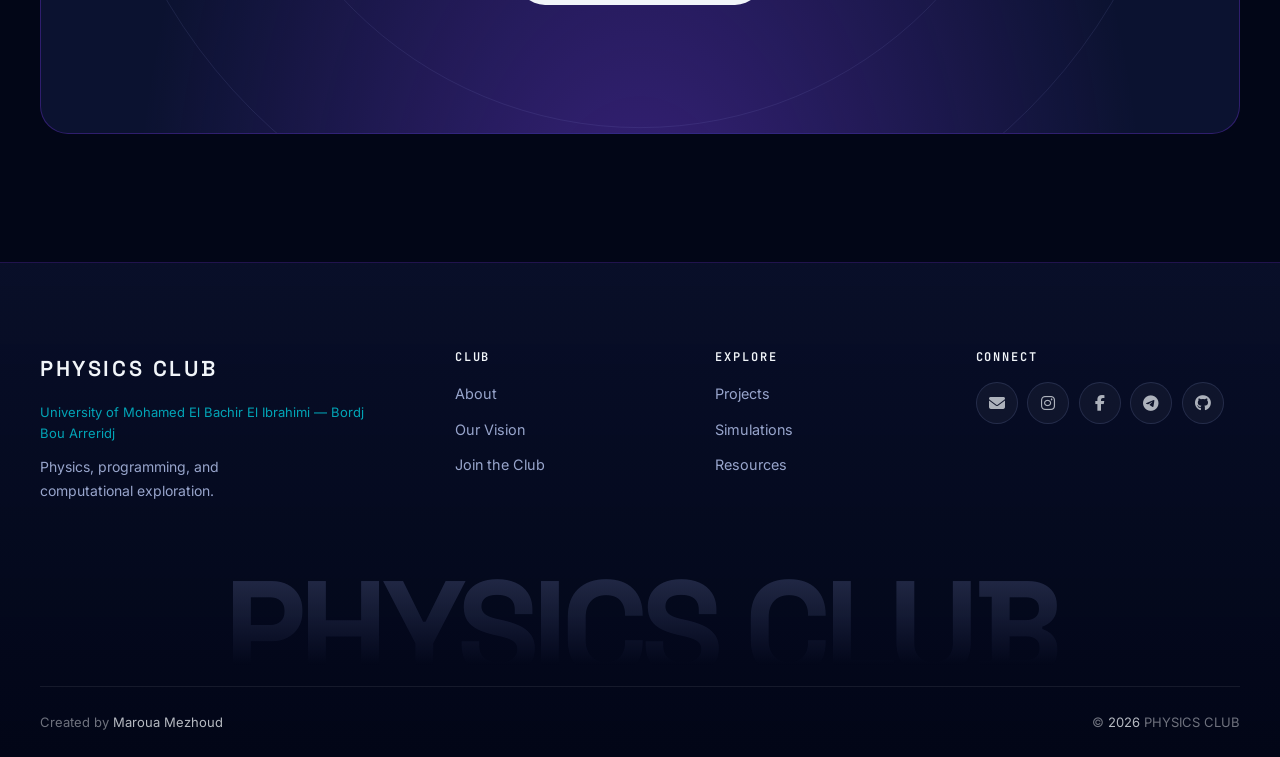
==== commit eb10dd72: "Update Physics Club website" ====
--- a/index.html
+++ b/index.html
@@ -3,520 +3,465 @@
 <head>
     <meta charset="UTF-8">
     <meta name="viewport" content="width=device-width, initial-scale=1.0">
-    <title>PHYSICS CLUB</title>
+    <meta name="color-scheme" content="dark">
+
+    <title>PHYSICS CLUB — Explore Physics Through Code</title>
+    <meta name="description" content="PHYSICS CLUB at the University of Mohamed El Bachir El Ibrahimi, Bordj Bou Arreridj — a scientific space for physics, programming and computational simulations.">
+    <meta name="theme-color" content="#020617">
+
+    <meta property="og:type" content="website">
+    <meta property="og:title" content="PHYSICS CLUB — Explore Physics Through Code">
+    <meta property="og:description" content="Physics, programming and computational exploration at the University of Bordj Bou Arreridj.">
+    <meta property="og:image" content="images/logo/logo.png">
+
+    <link rel="icon" href="images/logo/logo.png">
+
+    <link rel="preconnect" href="https://fonts.googleapis.com">
+    <link rel="preconnect" href="https://fonts.gstatic.com" crossorigin>
+    <link rel="stylesheet" href="https://fonts.googleapis.com/css2?family=Inter:wght@400;500;600&family=JetBrains+Mono:wght@500;600&family=Space+Grotesk:wght@500;600;700&display=swap">
+    <link rel="stylesheet" href="https://cdnjs.cloudflare.com/ajax/libs/font-awesome/6.7.2/css/all.min.css">
+
     <link rel="stylesheet" href="style.css">
-    <link rel="stylesheet" href="https://cdnjs.cloudflare.com/ajax/libs/font-awesome/6.7.2/css/all.min.css">
+
+    <script>document.documentElement.classList.add("js");</script>
+    <script src="script.js" defer></script>
 </head>
 
-
 <body>
 
+<a class="skip-link" href="#main">Skip to content</a>
+<div class="scroll-progress" aria-hidden="true"></div>
+
+<!-- =========================================================
+     HEADER
+     ========================================================= -->
 <header class="site-header">
-
-    <h1 class="visually-hidden">PHYSICS CLUB</h1>
-
-    <div class="header-content">
-
-        <div class="header-logo">
-            
-            <img
-                src="images/logo/logo.png"
-                alt="PHYSICS CLUB Logo"
-                class="logo"
-            >
-
-        </div>
-
-        <div class="header-info">
-
-            <p class="header-label">
-                UNIVERSITY PHYSICS COMMUNITY
+    <div class="container">
+        <div class="nav-inner">
+
+            <a class="brand" href="#top" aria-label="PHYSICS CLUB — home">
+                <span class="brand-mark" aria-hidden="true">φ</span>
+                <span class="brand-text">PHYSICS CLUB</span>
+            </a>
+
+            <nav class="primary-nav" id="primary-nav" aria-label="Primary">
+                <ul class="nav-list">
+                    <li><a href="#about">About</a></li>
+                    <li><a href="#vision">Vision</a></li>
+                    <li><a href="#projects">Projects</a></li>
+                    <li><a href="#simulations">Simulations</a></li>
+                    <li><a href="#resources">Resources</a></li>
+                </ul>
+            </nav>
+
+            <a class="btn btn-light btn-sm nav-cta" href="join.html">
+                Join the Club <i class="fa-solid fa-arrow-right" aria-hidden="true"></i>
+            </a>
+
+            <button class="nav-toggle" type="button"
+                    aria-expanded="false" aria-controls="primary-nav" aria-label="Open menu">
+                <span class="nav-toggle-bars" aria-hidden="true"></span>
+            </button>
+
+        </div>
+    </div>
+</header>
+
+<main id="main">
+
+    <!-- =====================================================
+         HERO — live Lorenz attractor
+         ===================================================== -->
+    <section class="hero" id="top">
+
+        <canvas class="hero-canvas" id="lorenz" aria-hidden="true"></canvas>
+        <div class="hero-shade" aria-hidden="true"></div>
+
+        <div class="container hero-inner">
+
+            <p class="affiliation">
+                <img src="images/university%20logo/university-logo.png" alt="" width="28" height="28">
+                <span>University of Mohamed El Bachir El Ibrahimi — Bordj Bou Arreridj</span>
             </p>
 
-            <p class="university-name">
-                University of Mohamed El Bachir El Ibrahimi
-                — Bordj Bou Arreridj
+            <h1 class="hero-title">
+                <span class="h-line"><span>Explore Physics</span></span>
+                <span class="h-line"><span class="text-gradient">Through Code.</span></span>
+            </h1>
+
+            <p class="hero-lead">
+                A scientific space for learning physics,
+                programming, and computational simulations.
             </p>
 
-            <div class="header-line"></div>
-
-            <p class="header-description">
-                Physics · Programming · Computational Exploration
-            </p>
-
+            <div class="hero-actions">
+                <a class="btn btn-primary" href="#simulations">
+                    Try the Simulation <i class="fa-solid fa-arrow-down" aria-hidden="true"></i>
+                </a>
+                <a class="btn btn-ghost" href="#about">Explore the Club</a>
+            </div>
+
+        </div>
+
+        <div class="hud hud-left" aria-hidden="true">
+            <span>LORENZ SYSTEM · LIVE</span>
+            <span>σ = 10 &nbsp; ρ = 28 &nbsp; β = 8/3</span>
+        </div>
+        <div class="hud hud-right" aria-hidden="true">
+            <span id="hud-readout">x +0.00 &nbsp; y +0.00 &nbsp; z 0.00</span>
+            <span>RK4 · dt = 0.006</span>
+        </div>
+
+    </section>
+
+
+    <!-- =====================================================
+         EQUATION MARQUEE
+         ===================================================== -->
+    <div class="marquee" aria-hidden="true">
+        <div class="marquee-track">
+            <div class="marquee-group">
+                <span>E = mc²</span><i>✦</i>
+                <span>iħ ∂ψ/∂t = Ĥψ</span><i>✦</i>
+                <span>∇·E = ρ/ε₀</span><i>✦</i>
+                <span>F = ma</span><i>✦</i>
+                <span>ΔxΔp ≥ ħ/2</span><i>✦</i>
+                <span>∇×B = μ₀J + μ₀ε₀ ∂E/∂t</span><i>✦</i>
+                <span>S = k ln W</span><i>✦</i>
+                <span>ẍ = −ω²x</span><i>✦</i>
+                <span>Gμν + Λgμν = 8πG Tμν / c⁴</span><i>✦</i>
+            </div>
+            <div class="marquee-group">
+                <span>E = mc²</span><i>✦</i>
+                <span>iħ ∂ψ/∂t = Ĥψ</span><i>✦</i>
+                <span>∇·E = ρ/ε₀</span><i>✦</i>
+                <span>F = ma</span><i>✦</i>
+                <span>ΔxΔp ≥ ħ/2</span><i>✦</i>
+                <span>∇×B = μ₀J + μ₀ε₀ ∂E/∂t</span><i>✦</i>
+                <span>S = k ln W</span><i>✦</i>
+                <span>ẍ = −ω²x</span><i>✦</i>
+                <span>Gμν + Λgμν = 8πG Tμν / c⁴</span><i>✦</i>
+            </div>
+        </div>
     </div>
 
-    <!-- University Logo -->
-    <div class="header-university-logo">
-        <img
-            src="images/university%20logo/university-logo.png"
-            alt="University of Mohamed El Bachir El Ibrahimi Logo"
-            class="university-logo"
-        >
+
+    <!-- =====================================================
+         ABOUT & VISION — scroll-lit statements
+         ===================================================== -->
+    <section class="section statements">
+        <div class="container">
+
+            <div class="statement" id="about">
+                <h2 class="eyebrow">01 — About Our Club</h2>
+                <p class="statement-text" data-words>
+                    PHYSICS CLUB is a scientific space dedicated to physics, programming, and computational simulations.
+                </p>
+            </div>
+
+            <div class="statement" id="vision">
+                <h2 class="eyebrow">02 — Our Vision</h2>
+                <p class="statement-text" data-words>
+                    To use programming and computational tools to understand physics and explore scientific ideas.
+                </p>
+            </div>
+
+        </div>
+    </section>
+
+
+    <!-- =====================================================
+         PROJECTS — bento
+         ===================================================== -->
+    <section class="section" id="projects">
+        <div class="container">
+
+            <header class="section-head reveal">
+                <p class="eyebrow">What we do</p>
+                <h2 class="section-title">Projects</h2>
+                <p>
+                    Explore projects that combine physics,
+                    programming, and computational thinking.
+                </p>
+            </header>
+
+            <div class="bento">
+
+                <!-- Computational Physics -->
+                <article class="tile tile-wide reveal" data-spot>
+                    <div class="tile-top">
+                        <span class="tile-icon"><i class="fa-solid fa-microchip" aria-hidden="true"></i></span>
+                        <span class="tile-index">01</span>
+                    </div>
+                    <h3>Computational Physics</h3>
+                    <p>
+                        Exploring physical problems through programming
+                        and numerical methods.
+                    </p>
+
+                    <figure class="plot" aria-label="Harmonic oscillator: exact solution versus the Euler method">
+                        <svg viewBox="0 0 400 140" preserveAspectRatio="none" role="img" focusable="false">
+                            <line class="plot-axis" x1="0" y1="70" x2="400" y2="70"/>
+                            <path id="plot-exact" class="plot-line plot-exact" pathLength="1" vector-effect="non-scaling-stroke"/>
+                            <path id="plot-euler" class="plot-line plot-euler" pathLength="1" vector-effect="non-scaling-stroke"/>
+                        </svg>
+                        <figcaption>
+                            <span class="key key-exact"></span> exact
+                            <span class="key key-euler"></span> Euler method — the error grows
+                        </figcaption>
+                    </figure>
+                </article>
+
+                <!-- Physics Simulations -->
+                <article class="tile tile-tall reveal" style="--i:1" data-spot>
+                    <div class="tile-top">
+                        <span class="tile-icon"><i class="fa-solid fa-cubes" aria-hidden="true"></i></span>
+                        <span class="tile-index">02</span>
+                    </div>
+                    <h3>Physics Simulations</h3>
+                    <p>
+                        Building interactive simulations to visualize
+                        physical phenomena.
+                    </p>
+
+                    <div class="sim-orbits" aria-hidden="true">
+                        <span class="sim-core"></span>
+                        <span class="sim-ring sim-ring-1"></span>
+                        <span class="sim-ring sim-ring-2"></span>
+                        <span class="sim-ring sim-ring-3"></span>
+                    </div>
+                </article>
+
+                <!-- Scientific Programming -->
+                <article class="tile tile-wide reveal" style="--i:2" data-spot>
+                    <div class="tile-top">
+                        <span class="tile-icon"><i class="fa-solid fa-terminal" aria-hidden="true"></i></span>
+                        <span class="tile-index">03</span>
+                    </div>
+                    <h3>Scientific Programming</h3>
+                    <p>
+                        Learning how code can be used to analyze,
+                        model, and understand physical systems.
+                    </p>
+
+                    <div class="code" aria-label="Python example: a falling body integrated with the Euler method">
+                        <div class="code-bar" aria-hidden="true"><i></i><i></i><i></i><span>falling_body.py</span></div>
+<pre><code><span class="c"># A falling body, step by step</span>
+g, dt <span class="o">=</span> <span class="n">9.81</span>, <span class="n">0.01</span>
+y, v  <span class="o">=</span> <span class="n">100.0</span>, <span class="n">0.0</span>
+
+<span class="k">while</span> y <span class="o">&gt;</span> <span class="n">0</span>:
+    v <span class="o">-=</span> g <span class="o">*</span> dt      <span class="c"># update velocity</span>
+    y <span class="o">+=</span> v <span class="o">*</span> dt      <span class="c"># update position</span></code></pre>
+                    </div>
+                </article>
+
+            </div>
+        </div>
+    </section>
+
+
+    <!-- =====================================================
+         SIMULATIONS — live gravity lab
+         ===================================================== -->
+    <section class="section" id="simulations">
+        <div class="container">
+
+            <div class="sandbox-head reveal">
+                <div>
+                    <p class="eyebrow">Computational Physics</p>
+                    <h2 class="sandbox-title">
+                        Physics,<br>
+                        <span class="soft">Beyond the</span>
+                        <span class="text-gradient">Equations.</span>
+                    </h2>
+                </div>
+                <div class="sandbox-side">
+                    <p>
+                        Explore physics through interactive computational
+                        models — from classical motion to quantum mechanics.
+                    </p>
+                    <a class="btn btn-primary" href="simulations/index.html">
+                        Explore Simulations <i class="fa-solid fa-arrow-right" aria-hidden="true"></i>
+                    </a>
+                </div>
+            </div>
+
+            <div class="sandbox-stage reveal">
+
+                <canvas id="gravity" aria-label="Interactive gravity simulation. Drag on the canvas to launch a planet, or tap to drop one into orbit."></canvas>
+
+                <p class="stage-label stage-hint" id="sandbox-hint">
+                    <span class="gateway-dot" aria-hidden="true"></span>
+                    Drag to launch a planet · Tap to drop one in orbit
+                </p>
+                <p class="stage-label stage-readout" id="sandbox-readout" aria-live="off">bodies 4</p>
+
+                <div class="stage-controls">
+                    <button class="chip" type="button" data-action="pause"  aria-pressed="false">Pause</button>
+                    <button class="chip" type="button" data-action="trails" aria-pressed="true">Trails</button>
+                    <button class="chip" type="button" data-action="grid"   aria-pressed="true">Spacetime grid</button>
+                    <button class="chip" type="button" data-action="clear">Clear</button>
+                    <button class="chip" type="button" data-action="reset">Reset</button>
+                </div>
+
+            </div>
+
+        </div>
+    </section>
+
+
+    <!-- =====================================================
+         RESOURCES
+         ===================================================== -->
+    <section class="section" id="resources">
+        <div class="container">
+
+            <header class="section-head reveal">
+                <p class="eyebrow">Learning &amp; Knowledge</p>
+                <h2 class="section-title">Resources</h2>
+                <p>
+                    Explore carefully selected resources for physics,
+                    programming, mathematics, and computational science.
+                </p>
+            </header>
+
+            <ol class="res-list">
+
+                <li class="res-row reveal" data-spot>
+                    <span class="res-num">01</span>
+                    <h3 class="res-title">Physics</h3>
+                    <p class="res-text">
+                        Concepts, references, and materials
+                        for understanding fundamental physics.
+                    </p>
+                    <span class="res-tag"><i class="fa-solid fa-atom" aria-hidden="true"></i> Physics</span>
+                </li>
+
+                <li class="res-row reveal" data-spot>
+                    <span class="res-num">02</span>
+                    <h3 class="res-title">Programming</h3>
+                    <p class="res-text">
+                        Learn programming concepts and tools
+                        useful for scientific and technical work.
+                    </p>
+                    <span class="res-tag"><i class="fa-solid fa-code" aria-hidden="true"></i> Code</span>
+                </li>
+
+                <li class="res-row reveal" data-spot>
+                    <span class="res-num">03</span>
+                    <h3 class="res-title">Computational Physics</h3>
+                    <p class="res-text">
+                        Discover numerical methods, modelling,
+                        and computational approaches to physics.
+                    </p>
+                    <span class="res-tag"><i class="fa-solid fa-chart-line" aria-hidden="true"></i> Computation</span>
+                </li>
+
+                <li class="res-row reveal" data-spot>
+                    <span class="res-num">04</span>
+                    <h3 class="res-title">Mathematics</h3>
+                    <p class="res-text">
+                        Mathematical tools and concepts that
+                        support the study of physics and computation.
+                    </p>
+                    <span class="res-tag"><i class="fa-solid fa-square-root-variable" aria-hidden="true"></i> Mathematics</span>
+                </li>
+
+            </ol>
+        </div>
+    </section>
+
+
+    <!-- =====================================================
+         JOIN
+         ===================================================== -->
+    <section class="section section-tight" id="join">
+        <div class="container">
+
+            <div class="cta reveal">
+
+                <div class="cta-rings" aria-hidden="true">
+                    <span></span><span></span><span></span><span></span>
+                </div>
+
+                <div class="cta-copy">
+                    <p class="eyebrow eyebrow-center">Become part of the community</p>
+                    <h2 class="cta-title text-gradient">Join the Club</h2>
+                    <p>
+                        Interested in physics, programming, and scientific exploration?
+                        Connect with PHYSICS CLUB and take part in a space built
+                        for learning, curiosity, and computational discovery.
+                    </p>
+                    <a class="btn btn-light btn-lg" href="join.html">
+                        Join PHYSICS CLUB <i class="fa-solid fa-arrow-right" aria-hidden="true"></i>
+                    </a>
+                </div>
+
+            </div>
+
+        </div>
+    </section>
+
+</main>
+
+
+<!-- =========================================================
+     FOOTER
+     ========================================================= -->
+<footer class="site-footer">
+    <div class="container">
+
+        <div class="footer-main">
+
+            <div class="footer-brand">
+                <p class="footer-title">PHYSICS CLUB</p>
+                <p class="footer-university">
+                    University of Mohamed El Bachir El Ibrahimi — Bordj Bou Arreridj
+                </p>
+                <p>Physics, programming, and computational exploration.</p>
+            </div>
+
+            <div class="footer-col">
+                <h2 class="footer-heading">Club</h2>
+                <a href="#about">About</a>
+                <a href="#vision">Our Vision</a>
+                <a href="join.html">Join the Club</a>
+            </div>
+
+            <div class="footer-col">
+                <h2 class="footer-heading">Explore</h2>
+                <a href="#projects">Projects</a>
+                <a href="#simulations">Simulations</a>
+                <a href="#resources">Resources</a>
+            </div>
+
+            <div class="footer-col">
+                <h2 class="footer-heading">Connect</h2>
+                <!-- TODO: replace each "#" with the club's real link -->
+                <div class="social-links">
+                    <a href="#" aria-label="Email"><i class="fa-solid fa-envelope" aria-hidden="true"></i></a>
+                    <a href="#" aria-label="Instagram"><i class="fa-brands fa-instagram" aria-hidden="true"></i></a>
+                    <a href="#" aria-label="Facebook"><i class="fa-brands fa-facebook-f" aria-hidden="true"></i></a>
+                    <a href="#" aria-label="Telegram"><i class="fa-brands fa-telegram" aria-hidden="true"></i></a>
+                    <a href="https://github.com/Maroua-Mezhoud/physics-club"
+                       aria-label="GitHub" target="_blank" rel="noopener noreferrer">
+                        <i class="fa-brands fa-github" aria-hidden="true"></i>
+                    </a>
+                </div>
+            </div>
+
+        </div>
+
+        <p class="footer-mark" aria-hidden="true">PHYSICS CLUB</p>
+
+        <div class="footer-bottom">
+            <p>Created by <span>Maroua Mezhoud</span></p>
+            <p>© <span data-year>2026</span> PHYSICS CLUB</p>
+        </div>
+
     </div>
-
-            
-        </div>
-
-    </div>
-
-</header>
-
-<nav class="navbar">
-
-    <div class="nav-brand">
-
-        <span class="brand-symbol">φ</span>
-
-        <span class="brand-name">
-            PHYSICS CLUB
-        </span>
-
-    </div>
-
-    <div class="nav-links">
-
-        <a href="#about">About</a>
-
-        <a href="#projects">Projects</a>
-
-        <a href="#simulations">Simulations</a>
-
-        <a href="#resources">Resources</a>
-
-        <a href="#vision">Vision</a>
-
-    </div>
-
-    <a href="#join" class="nav-button">
-        Join the Club
-        <span class="button-arrow">→</span>
-    </a>
-
-</nav>
-
-    <main>
-
-        <section class="hero">
-
-            <p class="hero-label">PHYSICS • PROGRAMMING • SIMULATIONS</p>
-
-        <h2>Explore Physics Through Code</h2>
-
-            <p class="hero-text">
-        A scientific space for learning physics,
-        programming, and computational simulations.
-            </p>
-
-            <a href="#about" class="hero-button">Explore the Club</a>
-
-        </section>
-
-        <section id="about">
-            <h2>About Our Club</h2>
-            <p>
-                PHYSICS CLUB is a scientific space dedicated to
-                physics, programming, and computational simulations.
-            </p>
-        </section>
-
-        <section id="vision">
-            <h2>Our Vision</h2>
-            <p>
-                To use programming and computational tools to
-                understand physics and explore scientific ideas.
-            </p>
-        </section>
-
-        <section id="projects" class="content-section">
-
-    <h2>Projects</h2>
-
-    <p>
-        Explore projects that combine physics,
-        programming, and computational thinking.
-    </p>
-
-    <div class="project-grid">
-
-        <article class="project-card">
-            <h3>Computational Physics</h3>
-            <p>
-                Exploring physical problems through programming
-                and numerical methods.
-            </p>
-        </article>
-
-        <article class="project-card">
-            <h3>Physics Simulations</h3>
-            <p>
-                Building interactive simulations to visualize
-                physical phenomena.
-            </p>
-        </article>
-
-        <article class="project-card">
-            <h3>Scientific Programming</h3>
-            <p>
-                Learning how code can be used to analyze,
-                model, and understand physical systems.
-            </p>
-        </article>
-
-            </div>
-
-        </section>
-
-
-
-<section id="simulations" class="simulations-gateway">
-
-    <div class="gateway-atmosphere" aria-hidden="true"></div>
-    <div class="gateway-grid" aria-hidden="true"></div>
-
-    <div class="gateway-content">
-
-        <div class="gateway-copy">
-
-            <div class="gateway-eyebrow">
-            <span class="gateway-status-dot"></span>
-                COMPUTATIONAL PHYSICS
-            </div>
-
-            <h2 class="gateway-title">
-                Physics,<br>
-                <span>Beyond the</span><br>
-                <span class="gateway-title-accent">Equations.</span>
-            </h2>
-
-            <p class="gateway-description">
-                Explore physics through interactive computational
-                models — from classical motion to quantum mechanics.
-            </p>
-
-            <a
-                href="simulations/index.html"
-                class="gateway-button"
-            >
-                <span>Explore Simulations</span>
-
-                <span class="gateway-button-arrow" aria-hidden="true">
-                    ↗
-                </span>
-            </a>
-
-        
-
-        </div>
-
-        <div
-            class="gateway-visual"
-            aria-hidden="true"
-        >
-
-            <div class="gateway-visual-label gateway-label-top">
-                <span>FIELD / 001</span>
-                <span>SCIENTIFIC VISUALIZATION</span>
-            </div>
-
-            <div class="gateway-science-art">
-
-                <div class="gateway-orbit gateway-orbit-one"></div>
-                <div class="gateway-orbit gateway-orbit-two"></div>
-                <div class="gateway-orbit gateway-orbit-three"></div>
-
-                <div class="gateway-core">
-                    <div class="gateway-core-inner"></div>
-                </div>
-
-                <span class="gateway-particle gateway-particle-one"></span>
-                <span class="gateway-particle gateway-particle-two"></span>
-                <span class="gateway-particle gateway-particle-three"></span>
-
-                <svg
-                    class="gateway-wave"
-                    viewBox="0 0 500 300"
-                    xmlns="http://www.w3.org/2000/svg"
-                >
-                    <defs>
-                        <linearGradient
-                            id="gatewayWaveGradient"
-                            x1="0"
-                            y1="0"
-                            x2="1"
-                            y2="0"
-                        >
-                            <stop offset="0%" stop-color="#2563EB"
-                                  stop-opacity="0.05"/>
-                            <stop offset="50%" stop-color="#818CF8"
-                                  stop-opacity="0.9"/>
-                            <stop offset="100%" stop-color="#C084FC"
-                                  stop-opacity="0.05"/>
-                        </linearGradient>
-                    </defs>
-
-                    <path
-                        class="gateway-wave-path gateway-wave-path-back"
-                        d="M0 150 C50 150 55 60 105 60 S160 240 210 240 S265 60 315 60 S370 240 420 240 S465 150 500 150"
-                        fill="none"
-                        stroke="url(#gatewayWaveGradient)"
-                        stroke-width="1.2"
-                    />
-
-                    <path
-                        class="gateway-wave-path"
-                        d="M0 150 C50 150 55 100 105 100 S160 200 210 200 S265 100 315 100 S370 200 420 200 S465 150 500 150"
-                        fill="none"
-                        stroke="#818CF8"
-                        stroke-opacity="0.72"
-                        stroke-width="1.5"
-                    />
-                </svg>
-
-                <div class="gateway-coordinate gateway-coordinate-one">
-                    <span class="coordinate-dot"></span>
-                    <span>QUANTUM STATE</span>
-                </div>
-
-                <div class="gateway-coordinate gateway-coordinate-two">
-                    <span class="coordinate-dot"></span>
-                    <span>PHYSICAL SYSTEM</span>
-                </div>
-
-            </div>
-
-            <div class="gateway-visual-label gateway-label-bottom">
-                <span>MODEL / EXPLORE / UNDERSTAND</span>
-                <span class="gateway-visual-index">PC—SIM.01</span>
-            </div>
-
-        </div>
-
-    </div>
-
-    <div class="gateway-bottom-line">
-        <span>AN OPEN SPACE FOR SCIENTIFIC EXPLORATION</span>
-        <span>PHYSICS CLUB <span class="gateway-bottom-mark">/</span> SIMULATIONS</span>
-    </div>
-
-</section>
-
-
-
-    </div>
-
-
-        </section>
-
-        <section id="resources" class="resources-section">
-
-    <div class="section-heading">
-
-        <p class="section-label">LEARNING &amp; KNOWLEDGE</p>
-
-        <h2>Resources</h2>
-
-        <p>
-            Explore carefully selected resources for physics,
-            programming, mathematics, and computational science.
-        </p>
-
-    </div>
-
-
-    <div class="resource-grid">
-
-        <article class="resource-card">
-
-            <span class="resource-number">01</span>
-
-            <h3>Physics</h3>
-
-            <p>
-                Concepts, references, and materials
-                for understanding fundamental physics.
-            </p>
-
-            <span class="resource-tag">PHYSICS</span>
-
-        </article>
-
-
-        <article class="resource-card">
-
-            <span class="resource-number">02</span>
-
-            <h3>Programming</h3>
-
-            <p>
-                Learn programming concepts and tools
-                useful for scientific and technical work.
-            </p>
-
-            <span class="resource-tag">CODE</span>
-
-        </article>
-
-
-        <article class="resource-card">
-
-            <span class="resource-number">03</span>
-
-            <h3>Computational Physics</h3>
-
-            <p>
-                Discover numerical methods, modelling,
-                and computational approaches to physics.
-            </p>
-
-            <span class="resource-tag">COMPUTATION</span>
-
-        </article>
-
-
-        <article class="resource-card">
-
-            <span class="resource-number">04</span>
-
-            <h3>Mathematics</h3>
-
-            <p>
-                Mathematical tools and concepts that
-                support the study of physics and computation.
-            </p>
-
-            <span class="resource-tag">MATHEMATICS</span>
-
-        </article>
-
-    </div>
-
-</section>
-
-        <section id="join" class="join-section">
-
-    <div class="join-content">
-
-        <p class="section-label">BECOME PART OF THE COMMUNITY</p>
-
-        <h2>Join the Club</h2>
-
-        <p class="join-text">
-            Interested in physics, programming, and scientific exploration?
-            Connect with PHYSICS CLUB and take part in a space built
-            for learning, curiosity, and computational discovery.
-        </p>
-
-        <a href="join.html" class="join-button">
-        <span class="join-button-text">Join PHYSICS CLUB</span>
-        </a>
-
-    </div>
-
-    <div class="join-decoration">
-        <span></span>
-        <span></span>
-        <span></span>
-    </div>
-
-    </section>
-
-
-    </main>
-
-
-<footer class="site-footer">
-
-    <div class="footer-main">
-
-        <div class="footer-brand">
-
-        <h3>PHYSICS CLUB</h3>
-
-        <p class="footer-university">
-        University of Mohamed El Bachir El Ibrahimi
-        — Bordj Bou Arreridj
-        </p>
-
-        <p>
-        Physics, programming, and computational exploration.
-        </p>
-
-    </div>
-
-        <div class="footer-column footer-connect">
-
-    <h4>Connect</h4>
-
-    <div class="social-links">
-
-        <a href="#" aria-label="Email">
-            <i class="fa-solid fa-envelope"></i>
-        </a>
-
-        <a href="#" aria-label="Instagram">
-            <i class="fa-brands fa-instagram"></i>
-        </a>
-
-        <a href="#" aria-label="Facebook">
-            <i class="fa-brands fa-facebook-f"></i>
-        </a>
-
-        <a href="#" aria-label="Telegram">
-            <i class="fa-brands fa-telegram"></i>
-        </a>
-
-        <a
-        href="https://github.com/Maroua-Mezhoud/physics-club"
-        aria-label="GitHub"
-        target="_blank"
-        rel="noopener noreferrer"
-        >
-            <i class="fa-brands fa-github"></i>
-        </a>
-
-    </div>
-
-</div>
-
-        <div class="footer-column">
-            <h4>Club</h4>
-
-            <a href="#vision">Our Vision</a>
-            <a href="#join">Join the Club</a>
-        </div>
-
-
-        <div class="footer-column">
-
-            <h4>Explore</h4>
-
-            <a href="#projects">Projects</a>
-            <a href="#simulations">Simulations</a>
-            <a href="#resources">Resources</a>
-
-        </div>
-
-
-
-    </div>
-
-    <div class="footer-bottom">
-
-        <p class="creator">
-            Created by <span>Maroua Mezhoud</span>
-        </p>
-
-        <p class="copyright">
-            © 2026 PHYSICS CLUB
-        </p>
-
-    </div>
-
 </footer>
 
-<script src="script.js"></script>
-
 </body>
-
-</html>+</html>
--- a/style.css
+++ b/style.css
@@ -1,256 +1,1093 @@
+/* ==========================================================================
+   PHYSICS CLUB — stylesheet
+   --------------------------------------------------------------------------
+    1. Design tokens
+    2. Base & typography
+    3. Layout helpers
+    4. Buttons
+    5. Header & navigation
+    6. Hero (Lorenz attractor)
+    7. Equation marquee
+    8. Statements (About / Vision)
+    9. Projects (bento)
+   10. Simulations (gravity lab)
+   11. Resources
+   12. Join call-to-action
+   13. Footer
+   14. Motion & accessibility
+   15. Legacy styles for join.html and simulations/* (see note below)
+   ========================================================================== */
+
+
+/* 1. DESIGN TOKENS
+   ========================================================================== */
 
 :root {
-    --color-cyan: #00E5F5;
-    --color-background: #020617;
-    --color-surface: #0B1230;
-
-    --color-blue: #2563EB;
-    --color-violet: #7C3AED;
-    --color-violet-light: #A855F7;
-
-    --color-text: #F1F5F9;
-    --color-text-muted: #A5B4FC;
+    /* Brand palette (names kept: other pages depend on them) */
+    --color-cyan:          #00E5F5;
+    --color-background:    #020617;
+    --color-surface:       #0B1230;
+    --color-blue:          #2563EB;
+    --color-violet:        #7C3AED;
+    --color-violet-light:  #A855F7;
+    --color-text:          #F1F5F9;
+    --color-text-muted:    #A5B4FC;
 
     --gradient-main: linear-gradient(135deg, #2563EB, #7C3AED);
     --gradient-text: linear-gradient(90deg, #60A5FA, #A855F7);
+    --gradient-glow: linear-gradient(100deg, #67E8F9 0%, #818CF8 45%, #C084FC 100%);
+
+    --text-soft:     #98A5CC;
+    --surface-glass: rgba(10, 16, 42, 0.6);
+    --border:        rgba(165, 180, 252, 0.14);
+    --border-strong: rgba(165, 180, 252, 0.3);
+
+    --font-sans:    "Inter", system-ui, -apple-system, "Segoe UI", Roboto, sans-serif;
+    --font-display: "Space Grotesk", var(--font-sans);
+    --font-mono:    "JetBrains Mono", ui-monospace, SFMono-Regular, Menlo, monospace;
+
+    --radius-sm: 10px;
+    --radius:    18px;
+    --radius-lg: 28px;
+    --container: 1200px;
+    --gutter:    clamp(1.25rem, 4vw, 2.25rem);
+    --section-y: clamp(5rem, 10vw, 8.5rem);
+    --header-h:  84px;
+
+    --ease: cubic-bezier(0.22, 1, 0.36, 1);
+}
+
+
+/* 2. BASE & TYPOGRAPHY
+   ========================================================================== */
+
+*,
+*::before,
+*::after { box-sizing: border-box; }
+
+html {
+    scroll-behavior: smooth;
+    scroll-padding-top: var(--header-h);
+    -webkit-text-size-adjust: 100%;
 }
 
 body {
+    position: relative;
     margin: 0;
-    padding: 40px;
     background-color: var(--color-background);
     color: var(--color-text);
-    font-family: Arial, sans-serif;
+    font-family: var(--font-sans);
+    font-size: 1rem;
     line-height: 1.7;
-}
-
-h1 {
-    color: var(--color-violet-light);
+    -webkit-font-smoothing: antialiased;
+    overflow-x: hidden;
+}
+
+/* Fine film grain over the whole page */
+body::after {
+    content: "";
+    position: fixed;
+    inset: 0;
+    z-index: 90;
+    pointer-events: none;
+    opacity: 0.045;
+    background-image: url("data:image/svg+xml;utf8,<svg xmlns='http://www.w3.org/2000/svg' width='180' height='180'><filter id='n'><feTurbulence type='fractalNoise' baseFrequency='.85' numOctaves='2' stitchTiles='stitch'/><feColorMatrix values='0 0 0 0 1 0 0 0 0 1 0 0 0 0 1 0 0 0 .55 0'/></filter><rect width='100%' height='100%' filter='url(%23n)'/></svg>");
+}
+
+img, svg, canvas { display: block; max-width: 100%; }
+a { color: inherit; text-decoration: none; }
+
+h1, h2, h3, h4 {
+    margin: 0;
+    color: var(--color-text);
+    font-family: var(--font-display);
+    line-height: 1.08;
+    letter-spacing: -0.025em;
+    text-wrap: balance;
+}
+
+p { margin: 0; color: var(--text-soft); text-wrap: pretty; }
+
+::selection { background: rgba(124, 58, 237, 0.55); color: #fff; }
+
+:focus-visible {
+    outline: 2px solid var(--color-cyan);
+    outline-offset: 3px;
+    border-radius: 6px;
+}
+
+.skip-link {
+    position: absolute;
+    left: 1rem;
+    top: -4rem;
+    z-index: 200;
+    padding: 0.7rem 1rem;
+    background: var(--color-text);
+    color: var(--color-background);
+    font-weight: 600;
+    border-radius: var(--radius-sm);
+    transition: top 0.2s;
+}
+.skip-link:focus { top: 1rem; }
+
+.scroll-progress {
+    position: fixed;
+    inset: 0 0 auto 0;
+    z-index: 120;
+    height: 2px;
+    background: var(--gradient-glow);
+    transform: scaleX(0);
+    transform-origin: left;
+}
+
+.text-gradient {
+    background: var(--gradient-glow);
+    -webkit-background-clip: text;
+            background-clip: text;
+    -webkit-text-fill-color: transparent;
+    color: transparent;
+    /* extend the gradient box so descenders (g, q, p) aren't clipped */
+    padding-bottom: 0.16em;
+    margin-bottom: -0.16em;
+}
+
+.eyebrow {
+    display: inline-flex;
+    align-items: center;
+    gap: 0.75rem;
+    margin: 0 0 1.25rem;
+    color: var(--color-cyan);
+    font-family: var(--font-mono);
+    font-size: 0.75rem;
+    font-weight: 600;
+    letter-spacing: 0.18em;
+    text-transform: uppercase;
+    line-height: 1.4;
+}
+.eyebrow::before {
+    content: "";
+    width: 28px;
+    height: 1px;
+    background: currentColor;
+    opacity: 0.6;
+}
+.eyebrow-center::before { display: none; }
+
+
+/* 3. LAYOUT HELPERS
+   ========================================================================== */
+
+.container {
+    width: min(100% - 2 * var(--gutter), var(--container));
+    margin-inline: auto;
+}
+
+.section { padding-block: var(--section-y); }
+.section-tight { padding-block: 0 var(--section-y); }
+
+.section-head { max-width: 680px; margin-bottom: clamp(2.25rem, 5vw, 3.5rem); }
+
+.section-title {
+    font-size: clamp(2.4rem, 5.5vw, 4.25rem);
+    letter-spacing: -0.04em;
+    margin-bottom: 1.1rem;
+}
+.section-head p:last-child { font-size: 1.125rem; }
+
+
+/* 4. BUTTONS
+   ========================================================================== */
+
+.btn {
+    display: inline-flex;
+    align-items: center;
+    justify-content: center;
+    gap: 0.75rem;
+    padding: 1rem 1.6rem;
+    border: 1px solid transparent;
+    border-radius: 999px;
+    font-family: inherit;
+    font-size: 0.9375rem;
+    font-weight: 600;
+    line-height: 1;
+    white-space: nowrap;
+    cursor: pointer;
+    transition: transform 0.35s var(--ease), box-shadow 0.35s var(--ease),
+                background 0.3s, border-color 0.3s, color 0.3s;
+}
+.btn i { font-size: 0.8em; transition: transform 0.35s var(--ease); }
+.btn:hover i { transform: translateX(4px); }
+.btn:active { transform: scale(0.96); }
+
+.btn-primary {
+    background: var(--gradient-main);
+    color: #fff;
+    border-color: rgba(255, 255, 255, 0.16);
+    box-shadow: 0 12px 34px rgba(79, 70, 229, 0.35);
+}
+.btn-primary:hover { transform: translateY(-2px); box-shadow: 0 16px 44px rgba(124, 58, 237, 0.55); }
+
+.btn-ghost {
+    color: var(--color-text);
+    border-color: var(--border-strong);
+    background: rgba(255, 255, 255, 0.03);
+    -webkit-backdrop-filter: blur(8px);
+            backdrop-filter: blur(8px);
+}
+.btn-ghost:hover { border-color: var(--color-cyan); color: var(--color-cyan); transform: translateY(-2px); }
+
+.btn-light { background: var(--color-text); color: var(--color-background); }
+.btn-light:hover { background: #fff; transform: translateY(-2px); box-shadow: 0 14px 40px rgba(165, 180, 252, 0.3); }
+
+.btn-sm { padding: 0.75rem 1.2rem; font-size: 0.875rem; }
+.btn-lg { padding: 1.2rem 2.1rem; font-size: 1rem; }
+
+
+/* 5. HEADER & NAVIGATION
+   ========================================================================== */
+
+.site-header {
+    position: sticky;
+    top: 0;
+    z-index: 100;
+    height: var(--header-h);
+    padding-top: 14px;
+    pointer-events: none;
+}
+
+.nav-inner {
+    pointer-events: auto;
+    position: relative;
+    display: flex;
+    align-items: center;
+    gap: 1.25rem;
+    height: 56px;
+    padding: 0 0.6rem 0 1rem;
+    background: rgba(8, 12, 34, 0.55);
+    border: 1px solid var(--border);
+    border-radius: 999px;
+    -webkit-backdrop-filter: blur(18px) saturate(150%);
+            backdrop-filter: blur(18px) saturate(150%);
+    transition: background 0.3s, border-color 0.3s, box-shadow 0.3s;
+}
+.site-header.is-scrolled .nav-inner {
+    background: rgba(5, 8, 26, 0.82);
+    border-color: var(--border-strong);
+    box-shadow: 0 14px 40px rgba(0, 0, 0, 0.4);
+}
+
+.brand { display: inline-flex; align-items: center; gap: 0.7rem; margin-right: auto; }
+
+.brand-mark {
+    display: grid;
+    place-items: center;
+    width: 34px;
+    height: 34px;
+    color: var(--color-cyan);
+    font-size: 1.2rem;
+    line-height: 1;
+    background: rgba(0, 229, 245, 0.08);
+    border: 1px solid rgba(0, 229, 245, 0.3);
+    border-radius: 50%;
+    transition: transform 0.5s var(--ease), color 0.3s;
+}
+.brand:hover .brand-mark { color: var(--color-violet-light); transform: rotate(180deg); }
+
+.brand-text {
+    font-family: var(--font-display);
+    font-size: 0.9rem;
+    font-weight: 600;
+    letter-spacing: 0.16em;
+}
+
+.nav-list { display: flex; gap: 0.1rem; margin: 0; padding: 0; list-style: none; }
+
+.nav-list a {
+    display: block;
+    padding: 0.55rem 0.95rem;
+    color: rgba(241, 245, 249, 0.68);
+    font-size: 0.9rem;
+    font-weight: 500;
+    border-radius: 999px;
+    transition: color 0.25s, background 0.25s;
+}
+.nav-list a:hover { color: #fff; background: rgba(165, 180, 252, 0.1); }
+.nav-list a.is-active { color: #fff; background: rgba(165, 180, 252, 0.14); }
+
+.nav-toggle {
+    display: none;
+    width: 40px;
+    height: 40px;
+    padding: 0;
+    background: transparent;
+    border: 1px solid var(--border);
+    border-radius: 50%;
+    cursor: pointer;
+    place-items: center;
+}
+.nav-toggle-bars,
+.nav-toggle-bars::before,
+.nav-toggle-bars::after {
+    display: block;
+    width: 16px;
+    height: 2px;
+    background: var(--color-text);
+    border-radius: 2px;
+    transition: transform 0.3s var(--ease), background 0.2s;
+}
+.nav-toggle-bars { position: relative; }
+.nav-toggle-bars::before,
+.nav-toggle-bars::after { content: ""; position: absolute; left: 0; }
+.nav-toggle-bars::before { top: -5px; }
+.nav-toggle-bars::after  { top:  5px; }
+.nav-toggle[aria-expanded="true"] .nav-toggle-bars { background: transparent; }
+.nav-toggle[aria-expanded="true"] .nav-toggle-bars::before { transform: translateY(5px) rotate(45deg); }
+.nav-toggle[aria-expanded="true"] .nav-toggle-bars::after  { transform: translateY(-5px) rotate(-45deg); }
+
+@media (max-width: 900px) {
+    .nav-toggle { display: grid; }
+
+    .primary-nav {
+        position: absolute;
+        top: calc(100% + 10px);
+        left: 0;
+        right: 0;
+        display: none;
+        padding: 0.6rem;
+        background: rgba(5, 8, 26, 0.96);
+        border: 1px solid var(--border-strong);
+        border-radius: var(--radius);
+        -webkit-backdrop-filter: blur(18px);
+                backdrop-filter: blur(18px);
+    }
+    .primary-nav.is-open { display: block; }
+    .nav-list { flex-direction: column; }
+    .nav-list a { padding: 0.9rem 1rem; font-size: 1rem; border-radius: 12px; }
+}
+
+@media (max-width: 480px) {
+    .brand-text { display: none; }
+}
+
+
+/* 6. HERO
+   ========================================================================== */
+
+.hero {
+    position: relative;
+    display: flex;
+    align-items: center;
+    min-height: 100vh;
+    min-height: 100svh;
+    margin-top: calc(-1 * var(--header-h));
+    padding-top: var(--header-h);
+    overflow: hidden;
+    isolation: isolate;
+}
+
+.hero-canvas {
+    position: absolute;
+    inset: 0;
+    z-index: -2;
+    width: 100%;
+    height: 100%;
+}
+
+.hero-shade {
+    position: absolute;
+    inset: 0;
+    z-index: -1;
+    pointer-events: none;
+    background:
+        linear-gradient(to top, var(--color-background) 0%, transparent 24%),
+        linear-gradient(90deg, rgba(2, 6, 23, 0.9) 0%, rgba(2, 6, 23, 0.45) 42%, transparent 72%);
+}
+
+.hero-inner { padding-block: 4rem 7rem; }
+
+.affiliation {
+    display: inline-flex;
+    align-items: center;
+    gap: 0.7rem;
+    margin-bottom: 2rem;
+    padding: 0.4rem 1.1rem 0.4rem 0.45rem;
+    color: rgba(241, 245, 249, 0.8);
+    font-size: 0.8125rem;
+    line-height: 1.4;
+    background: var(--surface-glass);
+    border: 1px solid var(--border);
+    border-radius: 999px;
+    -webkit-backdrop-filter: blur(10px);
+            backdrop-filter: blur(10px);
+    animation: fade-up 1s var(--ease) 0.1s both;
+}
+.affiliation img { width: 28px; height: 28px; object-fit: contain; flex-shrink: 0; }
+
+.hero-title {
+    font-size: clamp(3.1rem, 9.4vw, 8.25rem);
+    font-weight: 700;
+    letter-spacing: -0.055em;
+    line-height: 0.94;
+}
+
+/* Masked line-by-line headline reveal */
+.h-line { display: block; overflow: hidden; padding-bottom: 0.2em; margin-bottom: -0.2em; }
+.h-line > span {
+    display: block;
+    transform: translateY(112%);
+    animation: rise 1.2s var(--ease) forwards;
+}
+.h-line:nth-child(1) > span { animation-delay: 0.2s; }
+.h-line:nth-child(2) > span { animation-delay: 0.36s; }
+
+.hero-lead {
+    max-width: 32rem;
+    margin-top: 1.9rem;
+    color: rgba(203, 213, 245, 0.8);
+    font-size: clamp(1.0625rem, 1.7vw, 1.3rem);
+    line-height: 1.65;
+    animation: fade-up 1s var(--ease) 0.7s both;
+}
+
+.hero-actions {
+    display: flex;
+    flex-wrap: wrap;
+    gap: 0.8rem;
+    margin-top: 2.4rem;
+    animation: fade-up 1s var(--ease) 0.85s both;
+}
+
+@keyframes rise    { to { transform: none; } }
+@keyframes fade-up { from { opacity: 0; transform: translateY(18px); } }
+
+/* HUD readouts */
+.hud {
+    position: absolute;
+    bottom: 1.6rem;
+    display: flex;
+    flex-direction: column;
+    gap: 0.2rem;
+    color: rgba(165, 180, 252, 0.55);
+    font-family: var(--font-mono);
+    font-size: 0.6875rem;
+    letter-spacing: 0.1em;
+    pointer-events: none;
+}
+.hud-left  { left: var(--gutter); }
+.hud-right { right: var(--gutter); text-align: right; }
+.hud span:first-child { color: rgba(0, 229, 245, 0.75); }
+
+@media (max-width: 900px) {
+    .hero { align-items: flex-end; }
+    .hero-inner { padding-block: 2rem 6.5rem; }
+    .hero-shade {
+        background:
+            linear-gradient(to top, var(--color-background) 0%, rgba(2, 6, 23, 0.85) 38%, transparent 70%);
+    }
+    .hud-right { display: none; }
+}
+
+
+/* 7. EQUATION MARQUEE
+   ========================================================================== */
+
+.marquee {
+    overflow: hidden;
+    padding: 1.15rem 0;
+    background: rgba(11, 18, 48, 0.4);
+    border-block: 1px solid var(--border);
+    -webkit-mask-image: linear-gradient(90deg, transparent, #000 10%, #000 90%, transparent);
+            mask-image: linear-gradient(90deg, transparent, #000 10%, #000 90%, transparent);
+}
+.marquee-track { display: flex; width: max-content; animation: marquee 60s linear infinite; }
+.marquee:hover .marquee-track { animation-play-state: paused; }
+.marquee-group { display: flex; align-items: center; gap: 2.5rem; padding-right: 2.5rem; }
+.marquee span {
+    color: rgba(199, 210, 254, 0.75);
+    font-family: var(--font-mono);
+    font-size: 1.05rem;
+    white-space: nowrap;
+}
+.marquee i { color: var(--color-violet-light); font-style: normal; font-size: 0.8rem; opacity: 0.7; }
+
+@keyframes marquee { to { transform: translateX(-50%); } }
+
+
+/* 8. STATEMENTS (About / Vision)
+   ========================================================================== */
+
+.statements { padding-block: clamp(5rem, 11vw, 9rem); }
+.statement + .statement { margin-top: clamp(4.5rem, 10vw, 8rem); }
+
+.statement-text {
+    max-width: 21em;
+    color: var(--color-text);
+    font-family: var(--font-display);
+    font-size: clamp(2rem, 5.4vw, 4.4rem);
+    font-weight: 500;
+    line-height: 1.1;
+    letter-spacing: -0.04em;
+}
+
+/* JS wraps each word; unlit words are dim until scrolled into view */
+.statement-text .w { color: rgba(165, 180, 252, 0.2); transition: color 0.5s var(--ease); }
+.statement-text .w.is-lit { color: var(--color-text); }
+
+
+/* 9. PROJECTS (bento)
+   ========================================================================== */
+
+.bento {
+    display: grid;
+    grid-template-columns: repeat(3, 1fr);
+    grid-auto-rows: minmax(280px, auto);
+    gap: 1.1rem;
+}
+
+.tile {
+    position: relative;
+    display: flex;
+    flex-direction: column;
+    padding: 2rem;
+    overflow: hidden;
+    isolation: isolate;
+    background: linear-gradient(160deg, rgba(14, 22, 58, 0.85), rgba(5, 9, 27, 0.75));
+    border: 1px solid var(--border);
+    border-radius: var(--radius-lg);
+    transition: border-color 0.4s, transform 0.5s var(--ease);
+}
+.tile-wide { grid-column: span 2; }
+.tile-tall { grid-row: span 2; }
+
+/* Cursor-following spotlight (also used by resource rows) */
+[data-spot]::after {
+    content: "";
+    position: absolute;
+    inset: 0;
+    z-index: -1;
+    pointer-events: none;
+    opacity: 0;
+    background: radial-gradient(460px circle at var(--mx, 50%) var(--my, 0%), rgba(124, 58, 237, 0.22), transparent 45%);
+    transition: opacity 0.4s;
+}
+[data-spot]:hover::after { opacity: 1; }
+.tile:hover { border-color: var(--border-strong); }
+
+.tile-top { display: flex; justify-content: space-between; align-items: flex-start; margin-bottom: 1.6rem; }
+
+.tile-icon {
+    display: grid;
+    place-items: center;
+    width: 46px;
+    height: 46px;
+    color: var(--color-cyan);
+    font-size: 1.05rem;
+    background: rgba(0, 229, 245, 0.07);
+    border: 1px solid rgba(0, 229, 245, 0.25);
+    border-radius: 14px;
+}
+
+.tile-index {
+    color: rgba(165, 180, 252, 0.4);
+    font-family: var(--font-mono);
+    font-size: 0.75rem;
+    letter-spacing: 0.14em;
+}
+
+.tile h3 { margin-bottom: 0.7rem; font-size: clamp(1.4rem, 2.4vw, 1.85rem); }
+.tile > p { max-width: 30rem; font-size: 1rem; }
+
+/* — Plot: exact vs Euler — */
+.plot { margin: auto 0 0; padding-top: 1.5rem; }
+.plot svg { width: 100%; height: 150px; overflow: visible; }
+.plot-axis { stroke: rgba(165, 180, 252, 0.18); stroke-width: 1; stroke-dasharray: 3 5; }
+.plot-line { fill: none; stroke-linecap: round; stroke-linejoin: round; stroke-dasharray: 1; stroke-dashoffset: 1; }
+.plot-exact { stroke: var(--color-cyan); stroke-width: 2.2; filter: drop-shadow(0 0 6px rgba(0, 229, 245, 0.5)); }
+.plot-euler { stroke: #C084FC; stroke-width: 2; filter: drop-shadow(0 0 6px rgba(192, 132, 252, 0.5)); }
+
+.reveal.is-visible .plot-exact { animation: draw 2.6s var(--ease) 0.3s forwards; }
+.reveal.is-visible .plot-euler { animation: draw 3.2s var(--ease) 0.5s forwards; }
+html:not(.js) .plot-line { stroke-dashoffset: 0; }
+@keyframes draw { to { stroke-dashoffset: 0; } }
+
+.plot figcaption {
+    display: flex;
+    flex-wrap: wrap;
+    align-items: center;
+    gap: 0.4rem 1.1rem;
+    margin-top: 0.8rem;
+    color: rgba(165, 180, 252, 0.6);
+    font-family: var(--font-mono);
+    font-size: 0.6875rem;
+    letter-spacing: 0.06em;
+}
+.key { display: inline-block; width: 14px; height: 3px; margin-right: -0.2rem; border-radius: 2px; }
+.key-exact { background: var(--color-cyan); }
+.key-euler { background: #C084FC; }
+
+/* — Orbit visual — */
+.sim-orbits {
+    position: relative;
+    width: min(100%, 260px);
+    aspect-ratio: 1;
+    margin: auto auto 0;
+    padding-top: 1.5rem;
+}
+.sim-core {
+    position: absolute;
+    inset: 44%;
+    border-radius: 50%;
+    background: #E0E7FF;
+    box-shadow: 0 0 22px #818CF8, 0 0 60px rgba(129, 140, 248, 0.8);
+}
+.sim-ring {
+    position: absolute;
+    border: 1px solid rgba(165, 180, 252, 0.22);
+    border-radius: 50%;
+}
+.sim-ring::after {
+    content: "";
+    position: absolute;
+    top: -4px;
+    left: 50%;
+    width: 8px;
+    height: 8px;
+    margin-left: -4px;
+    border-radius: 50%;
+    background: var(--color-cyan);
+    box-shadow: 0 0 12px var(--color-cyan);
+}
+.sim-ring-1 { inset: 30%; animation: spin 6s linear infinite; }
+.sim-ring-2 { inset: 14%; animation: spin 11s linear infinite reverse; }
+.sim-ring-2::after { background: #C4B5FD; box-shadow: 0 0 12px #A78BFA; }
+.sim-ring-3 { inset: 0;   animation: spin 19s linear infinite; }
+.sim-ring-3::after { background: #93C5FD; box-shadow: 0 0 12px #60A5FA; }
+
+@keyframes spin { to { transform: rotate(360deg); } }
+
+/* — Code window — */
+.code {
+    margin: auto 0 0;
+    background: rgba(2, 5, 20, 0.85);
+    border: 1px solid var(--border);
+    border-radius: 16px;
+    overflow: hidden;
+}
+.code-bar {
+    display: flex;
+    align-items: center;
+    gap: 0.4rem;
+    padding: 0.7rem 1rem;
+    border-bottom: 1px solid var(--border);
+}
+.code-bar i { width: 10px; height: 10px; border-radius: 50%; background: rgba(165, 180, 252, 0.22); }
+.code-bar span { margin-left: 0.6rem; color: rgba(165, 180, 252, 0.55); font-family: var(--font-mono); font-size: 0.6875rem; }
+
+.code pre {
+    margin: 0;
+    padding: 1.1rem 1.3rem 1.3rem;
+    overflow-x: auto;
+    color: #CBD5F5;
+    font-family: var(--font-mono);
+    font-size: 0.8125rem;
+    line-height: 1.8;
+}
+.code code { font: inherit; }
+.code .c { color: #64748B; font-style: italic; }
+.code .k { color: #C084FC; }
+.code .n { color: #67E8F9; }
+.code .o { color: #F9A8D4; }
+
+@media (max-width: 900px) {
+    .bento { grid-template-columns: 1fr 1fr; }
+    .tile-wide { grid-column: 1 / -1; }
+    .tile-tall { grid-row: auto; grid-column: 1 / -1; }
+}
+@media (max-width: 600px) {
+    .bento { grid-template-columns: 1fr; }
+    .tile { padding: 1.5rem; }
+}
+
+
+/* 10. SIMULATIONS (gravity lab)
+   ========================================================================== */
+
+.sandbox-head {
+    display: flex;
+    flex-wrap: wrap;
+    align-items: flex-end;
+    justify-content: space-between;
+    gap: 2rem 3rem;
+    margin-bottom: clamp(1.75rem, 4vw, 2.75rem);
+}
+
+.sandbox-title {
+    font-size: clamp(2.9rem, 8vw, 6.75rem);
+    font-weight: 600;
+    letter-spacing: -0.055em;
+    line-height: 0.98;
+}
+.sandbox-title .soft { display: block; color: #C4B5FD; }
+.sandbox-title .text-gradient { display: block; }
+
+.sandbox-side { max-width: 24rem; display: flex; flex-direction: column; align-items: flex-start; gap: 1.5rem; }
+.sandbox-side p { font-size: 1.0625rem; }
+
+.sandbox-stage {
+    position: relative;
+    overflow: hidden;
+    background:
+        radial-gradient(ellipse at 50% 50%, rgba(37, 33, 96, 0.6), rgba(3, 6, 22, 1) 72%);
+    border: 1px solid rgba(129, 140, 248, 0.28);
+    border-radius: var(--radius-lg);
+    box-shadow: 0 40px 100px rgba(0, 0, 0, 0.45), inset 0 1px 0 rgba(255, 255, 255, 0.05);
+}
+
+#gravity {
+    width: 100%;
+    height: clamp(400px, 66vh, 600px);
+    cursor: crosshair;
+    touch-action: pan-y;
+}
+
+.stage-label {
+    position: absolute;
+    top: 1.1rem;
+    display: flex;
+    align-items: center;
+    gap: 0.55rem;
+    margin: 0;
+    color: rgba(165, 180, 252, 0.7);
+    font-family: var(--font-mono);
+    font-size: 0.6875rem;
+    letter-spacing: 0.1em;
+    text-transform: uppercase;
+    pointer-events: none;
+    transition: opacity 0.6s;
+}
+.stage-hint { left: 1.25rem; }
+.stage-hint.is-hidden { opacity: 0; }
+.stage-readout { right: 1.25rem; color: rgba(0, 229, 245, 0.75); }
+
+.gateway-dot {
+    width: 7px;
+    height: 7px;
+    flex-shrink: 0;
+    border-radius: 50%;
+    background: #A78BFA;
+    box-shadow: 0 0 10px rgba(167, 139, 250, 0.9);
+    animation: pulse 2.4s ease-in-out infinite;
+}
+@keyframes pulse { 50% { opacity: 0.35; transform: scale(0.75); } }
+
+.stage-controls {
+    position: absolute;
+    left: 1rem;
+    right: 1rem;
+    bottom: 1rem;
+    display: flex;
+    flex-wrap: wrap;
+    gap: 0.5rem;
+}
+
+.chip {
+    padding: 0.55rem 0.95rem;
+    color: rgba(226, 232, 255, 0.85);
+    font-family: var(--font-mono);
+    font-size: 0.6875rem;
+    font-weight: 600;
+    letter-spacing: 0.08em;
+    text-transform: uppercase;
+    background: rgba(4, 8, 28, 0.72);
+    border: 1px solid var(--border-strong);
+    border-radius: 999px;
+    cursor: pointer;
+    -webkit-backdrop-filter: blur(10px);
+            backdrop-filter: blur(10px);
+    transition: color 0.25s, border-color 0.25s, background 0.25s, transform 0.25s var(--ease);
+}
+.chip:hover { color: #fff; border-color: rgba(165, 180, 252, 0.6); transform: translateY(-1px); }
+.chip[aria-pressed="true"] { color: var(--color-cyan); border-color: rgba(0, 229, 245, 0.5); background: rgba(0, 229, 245, 0.08); }
+.chip[data-action="pause"][aria-pressed="true"] { color: #FBBF24; border-color: rgba(251, 191, 36, 0.5); background: rgba(251, 191, 36, 0.08); }
+
+@media (max-width: 600px) {
+    .stage-hint { right: 1.25rem; line-height: 1.5; }
+    .stage-readout { display: none; }
+    .stage-label { font-size: 0.625rem; }
+    .chip { padding: 0.5rem 0.75rem; font-size: 0.625rem; }
+    .sandbox-side .btn { width: 100%; }
+}
+
+
+/* 11. RESOURCES
+   ========================================================================== */
+
+.res-list { margin: 0; padding: 0; list-style: none; border-top: 1px solid var(--border); }
+
+.res-row {
+    position: relative;
+    display: grid;
+    grid-template-columns: 4rem minmax(0, 1.15fr) minmax(0, 1.4fr) 10.5rem;
+    align-items: center;
+    gap: 1.5rem;
+    padding: clamp(1.6rem, 3.5vw, 2.4rem) 0.75rem;
+    overflow: hidden;
+    isolation: isolate;
+    border-bottom: 1px solid var(--border);
+}
+.res-row::before {
+    content: "";
+    position: absolute;
+    inset: 0;
+    z-index: -1;
+    background: linear-gradient(90deg, rgba(124, 58, 237, 0.16), transparent 75%);
+    transform: scaleX(0);
+    transform-origin: left;
+    transition: transform 0.6s var(--ease);
+}
+.res-row:hover::before { transform: scaleX(1); }
+
+.res-num { color: rgba(165, 180, 252, 0.45); font-family: var(--font-mono); font-size: 0.8125rem; letter-spacing: 0.14em; }
+
+.res-title {
+    font-size: clamp(1.7rem, 3.6vw, 2.9rem);
+    font-weight: 500;
+    letter-spacing: -0.04em;
+    transition: transform 0.5s var(--ease), color 0.3s;
+}
+.res-row:hover .res-title { transform: translateX(10px); color: #fff; }
+
+.res-text { font-size: 1rem; max-width: 26rem; }
+
+.res-tag {
+    justify-self: end;
+    display: inline-flex;
+    align-items: center;
+    gap: 0.55rem;
+    padding: 0.5rem 0.9rem;
+    color: rgba(199, 210, 254, 0.85);
+    font-family: var(--font-mono);
+    font-size: 0.6875rem;
+    letter-spacing: 0.12em;
+    text-transform: uppercase;
+    border: 1px solid var(--border);
+    border-radius: 999px;
+    transition: color 0.3s, border-color 0.3s;
+}
+.res-row:hover .res-tag { color: var(--color-cyan); border-color: rgba(0, 229, 245, 0.4); }
+
+@media (max-width: 800px) {
+    .res-row { grid-template-columns: auto 1fr; gap: 0.5rem 1.25rem; }
+    .res-text { grid-column: 2; }
+    .res-tag  { grid-column: 2; justify-self: start; margin-top: 0.5rem; }
+}
+
+
+/* 12. JOIN CALL-TO-ACTION
+   ========================================================================== */
+
+.cta {
+    position: relative;
+    isolation: isolate;
+    overflow: hidden;
+    padding: clamp(4rem, 11vw, 8rem) var(--gutter);
     text-align: center;
-    font-size: 42px;
-}
-
-h2,
-h3 {
-    color: var(--color-blue);
-}
-
-p {
-    color: var(--color-text-muted);
-}
-
-#about p,
-#vision p {
-    max-width: 700px;
-    font-size: 17px;
-    line-height: 1.8;
-}
-
-```css
-/* =========================
-   Site Header
-   ========================= */
-
-.site-header {
-    max-width: 1100px;
-
-    margin: 0 auto;
-
-    padding: 55px 20px 45px;
-
-    border-bottom: 1px solid rgba(124, 58, 237, 0.16);
-}
-
-.header-content {
-    display: flex;
-
-    align-items: center;
-
-    gap: 55px;
-
-    max-width: 920px;
-
-    margin: 0 auto;
-}
-
-.header-logo {
-    flex-shrink: 0;
-
-    display: flex;
-
-    align-items: center;
-    justify-content: center;
-
-    width: 220px;
-    height: 150px;
-}
-
-.logo {
-    width: 215px;
-
-    height: auto;
-
-    display: block;
-
-    opacity: 0.92;
-
-    filter:
-        drop-shadow(0 0 18px rgba(124, 58, 237, 0.14));
-
-    transition:
-        transform 0.4s ease,
-        opacity 0.4s ease;
-}
-
-.logo:hover {
-    transform: scale(1.025);
-
-    opacity: 1;
-}
-
-.header-info {
-    display: flex;
-
-    flex-direction: column;
-
-    justify-content: center;
-}
-
-.header-university-logo {
-    flex-shrink: 0;
-
-    display: flex;
-    align-items: center;
-    justify-content: center;
-
-    width: 130px;
-}
-
-.university-logo {
-    display: block;
-
-    width: 120px;
-    height: auto;
-    max-width: 100%;
-
-    object-fit: contain;
-
-    filter:
-    drop-shadow(0 0 8px rgba(124, 58, 237, 0.35))
-    drop-shadow(0 0 22px rgba(168, 85, 247, 0.18));
-}
-
-.header-label {
-    margin: 0 0 11px;
-
-    color: var(--color-violet-light);
-
-    font-size: 12px;
-
+    background:
+        radial-gradient(ellipse at 50% 120%, rgba(124, 58, 237, 0.4), transparent 60%),
+        radial-gradient(ellipse at 50% -20%, rgba(37, 99, 235, 0.22), transparent 55%),
+        var(--color-surface);
+    border: 1px solid rgba(124, 58, 237, 0.32);
+    border-radius: var(--radius-lg);
+}
+
+.cta-copy { max-width: 40rem; margin-inline: auto; }
+
+.cta-title {
+    margin-bottom: 1.5rem;
+    font-size: clamp(3.4rem, 12vw, 9.5rem);
+    font-weight: 700;
+    letter-spacing: -0.06em;
+    line-height: 0.95;
+}
+
+.cta-copy p:not(.eyebrow) { margin-bottom: 2.5rem; color: rgba(199, 210, 254, 0.78); font-size: 1.125rem; }
+
+.cta-rings { position: absolute; inset: 0; z-index: -1; display: grid; place-items: center; pointer-events: none; }
+.cta-rings span {
+    position: absolute;
+    width: min(150%, 1100px);
+    aspect-ratio: 1;
+    border: 1px solid rgba(165, 180, 252, 0.1);
+    border-radius: 50%;
+}
+.cta-rings span:nth-child(1) { transform: scale(1); }
+.cta-rings span:nth-child(2) { transform: scale(0.74); border-color: rgba(165, 180, 252, 0.13); }
+.cta-rings span:nth-child(3) { transform: scale(0.5);  border-color: rgba(0, 229, 245, 0.14); }
+.cta-rings span:nth-child(4) { transform: scale(0.28); border-color: rgba(0, 229, 245, 0.2); }
+
+
+/* 13. FOOTER
+   ========================================================================== */
+
+.site-footer {
+    overflow: hidden;
+    padding-top: clamp(3.5rem, 8vw, 5.5rem);
+    background: linear-gradient(180deg, rgba(11, 18, 48, 0.7), var(--color-background));
+    border-top: 1px solid rgba(124, 58, 237, 0.25);
+}
+
+.footer-main {
+    display: grid;
+    grid-template-columns: 1.7fr 1fr 1fr 1.2fr;
+    gap: 2.5rem;
+    padding-bottom: 1rem;
+}
+
+.footer-title {
+    margin-bottom: 0.9rem;
+    color: var(--color-text);
+    font-family: var(--font-display);
+    font-size: 1.35rem;
     font-weight: 600;
-
-    letter-spacing: 3px;
-}
-
-.university-name {
+    letter-spacing: 0.12em;
+}
+.footer-university { margin-bottom: 0.75rem; color: rgba(0, 229, 245, 0.7); font-size: 0.8125rem; line-height: 1.55; }
+.footer-brand p:last-child { max-width: 20rem; font-size: 0.875rem; }
+
+.footer-col { display: flex; flex-direction: column; align-items: flex-start; gap: 0.7rem; }
+
+.footer-heading {
+    margin-bottom: 0.4rem;
+    color: var(--color-text);
+    font-family: var(--font-mono);
+    font-size: 0.75rem;
+    font-weight: 600;
+    letter-spacing: 0.16em;
+    text-transform: uppercase;
+}
+.footer-col > a { color: var(--text-soft); font-size: 0.9rem; transition: color 0.25s, transform 0.25s var(--ease); }
+.footer-col > a:hover { color: var(--color-cyan); transform: translateX(4px); }
+
+.social-links { display: flex; flex-wrap: wrap; gap: 0.6rem; }
+.social-links a {
+    display: grid;
+    place-items: center;
+    width: 42px;
+    height: 42px;
+    color: rgba(241, 245, 249, 0.7);
+    background: rgba(241, 245, 249, 0.04);
+    border: 1px solid var(--border);
+    border-radius: 50%;
+    transition: color 0.3s, background 0.3s, border-color 0.3s, transform 0.3s var(--ease);
+}
+.social-links a:hover { color: #fff; background: var(--gradient-main); border-color: transparent; transform: translateY(-3px); }
+
+/* Giant wordmark */
+.footer-mark {
     margin: 0;
-
-    color: rgba(241, 245, 249, 0.78);
-
-    font-size: 16px;
-
-    font-weight: 500;
-
-    line-height: 1.6;
-}
-
-.header-line {
-    width: 65px;
-
-    height: 2px;
-
-    margin: 19px 0;
-
-    background: var(--gradient-main);
-
-    opacity: 0.8;
-}
-
-.header-description {
-    margin: 0;
-
-    color: rgba(165, 180, 252, 0.55);
-
-    font-size: 14px;
-
-    letter-spacing: 0.8px;
-}
+    padding-block: clamp(1.5rem, 5vw, 3.5rem) 0;
+    font-family: var(--font-display);
+    font-size: clamp(2.2rem, 10.6vw, 11rem);
+    font-weight: 700;
+    letter-spacing: -0.05em;
+    line-height: 0.82;
+    text-align: center;
+    white-space: nowrap;
+    user-select: none;
+    background-image: linear-gradient(180deg, rgba(165, 180, 252, 0.3), rgba(165, 180, 252, 0) 88%);
+    -webkit-background-clip: text;
+            background-clip: text;
+    -webkit-text-fill-color: transparent;
+    color: transparent;
+}
+
+.footer-bottom {
+    display: flex;
+    justify-content: space-between;
+    gap: 1rem;
+    padding-block: 1.5rem;
+    border-top: 1px solid rgba(241, 245, 249, 0.08);
+}
+.footer-bottom p { color: rgba(241, 245, 249, 0.45); font-size: 0.8125rem; }
+.footer-bottom span { color: rgba(241, 245, 249, 0.75); }
+
+@media (max-width: 900px) {
+    .footer-main { grid-template-columns: 1fr 1fr; }
+    .footer-brand { grid-column: 1 / -1; }
+}
+@media (max-width: 520px) {
+    .footer-main { grid-template-columns: 1fr; gap: 2rem; }
+    .footer-bottom { flex-direction: column; gap: 0.35rem; }
+}
+
+
+/* 14. MOTION & ACCESSIBILITY
+   ========================================================================== */
+
+.js .reveal {
+    opacity: 0;
+    transform: translateY(28px);
+    transition: opacity 0.9s var(--ease), transform 0.9s var(--ease), border-color 0.4s;
+    transition-delay: calc(var(--i, 0) * 100ms);
+}
+.js .reveal.is-visible { opacity: 1; transform: none; }
+
+@media (prefers-reduced-motion: reduce) {
+    html { scroll-behavior: auto; }
+    *, *::before, *::after {
+        animation-duration: 0.01ms !important;
+        animation-iteration-count: 1 !important;
+        transition-duration: 0.01ms !important;
+        transition-delay: 0ms !important;
+    }
+    .js .reveal { opacity: 1; transform: none; }
+    .h-line > span { transform: none; }
+    .marquee-track { animation: none; }
+}
+
+
+/* 15. LEGACY STYLES
+   --------------------------------------------------------------------------
+   Used by join.html and simulations/*. Duplicates and dead rules were
+   removed; appearance is preserved. Migrate these pages to the components
+   above, then delete this section.
+   ========================================================================== */
 
 .visually-hidden {
     position: absolute;
-
     width: 1px;
     height: 1px;
-
     padding: 0;
     margin: -1px;
-
     overflow: hidden;
-
     clip-path: inset(50%);
-
     white-space: nowrap;
-
     border: 0;
 }
 
-
-
-/* ================================
-   NAVBAR
-   ================================ */
+/* --- Legacy navbar (base of .simulations-navbar) ------------------------- */
 
 .navbar {
     max-width: 1100px;
-
     margin: 30px auto 25px;
-
     padding: 18px 24px;
-
-    display: flex;
-    align-items: center;
-
+    display: flex;
+    align-items: center;
     background: rgba(11, 18, 48, 0.78);
-
     border: 1px solid rgba(124, 58, 237, 0.22);
     border-radius: 16px;
-
     backdrop-filter: blur(18px);
-
-    box-shadow:
-        0 12px 40px rgba(0, 0, 0, 0.22);
-
+    box-shadow: 0 12px 40px rgba(0, 0, 0, 0.22);
     position: relative;
     z-index: 10;
 }
 
-
-/* --------------------------------
-   Brand
-   -------------------------------- */
-
 .nav-brand {
     display: flex;
     align-items: center;
-
     gap: 11px;
-
     min-width: 190px;
-
     color: var(--color-text);
-
-    text-decoration: none;
-
     white-space: nowrap;
 }
 
@@ -258,1384 +1095,210 @@
     display: flex;
     align-items: center;
     justify-content: center;
-
     width: 32px;
     height: 32px;
-
     color: var(--color-cyan);
-
     border: 1px solid rgba(0, 229, 245, 0.25);
     border-radius: 8px;
-
     font-size: 20px;
     line-height: 1;
-
-    transition:
-        color 0.3s ease,
-        border-color 0.3s ease,
-        transform 0.3s ease;
+    transition: color 0.3s ease, border-color 0.3s ease, transform 0.3s ease;
 }
 
 .brand-name {
     color: rgba(241, 245, 249, 0.9);
-
     font-size: 14px;
     font-weight: 600;
-
     letter-spacing: 1.8px;
 }
 
 .nav-brand:hover .brand-symbol {
     color: var(--color-violet-light);
-
     border-color: rgba(168, 85, 247, 0.45);
-
     transform: rotate(8deg);
 }
 
-
-/* --------------------------------
-   Navigation links
-   -------------------------------- */
-
 .nav-links {
     display: flex;
     align-items: center;
-
     gap: 34px;
-
     margin-left: auto;
     margin-right: 45px;
 }
 
 .nav-links a {
     position: relative;
-
     padding: 10px 0;
-
     color: rgba(241, 245, 249, 0.78);
-
-    text-decoration: none;
-
     font-size: 15px;
     font-weight: 500;
-
     letter-spacing: 0.2px;
-
-    transition:
-        color 0.3s ease;
+    transition: color 0.3s ease;
 }
 
 .nav-links a::after {
     content: "";
-
-    position: absolute;
-
+    position: absolute;
     left: 0;
     bottom: 2px;
-
     width: 0;
     height: 2px;
-
     background: var(--color-violet-light);
-
-    box-shadow:
-        0 0 8px rgba(168, 85, 247, 0.45);
-
-    transition:
-        width 0.35s ease;
-}
-
-.nav-links a:hover {
-    color: var(--color-violet-light);
-}
-
-.nav-links a:hover::after {
-    width: 100%;
-}
-
-
-/* --------------------------------
-   Join button
-   -------------------------------- */
+    box-shadow: 0 0 8px rgba(168, 85, 247, 0.45);
+    transition: width 0.35s ease;
+}
+
+.nav-links a:hover { color: var(--color-violet-light); }
+.nav-links a:hover::after { width: 100%; }
 
 .nav-button {
     display: inline-flex;
-
     align-items: center;
     justify-content: center;
-
     gap: 9px;
-
     padding: 11px 17px;
-
     background: transparent;
-
     color: var(--color-text);
-
     border: 1px solid rgba(124, 58, 237, 0.5);
     border-radius: 8px;
-
-    text-decoration: none;
-
     font-size: 14px;
     font-weight: 600;
-
     white-space: nowrap;
-
-    transition:
-        background 0.3s ease,
-        border-color 0.3s ease,
-        transform 0.3s ease,
-        box-shadow 0.3s ease;
+    transition: background 0.3s ease, border-color 0.3s ease,
+                transform 0.3s ease, box-shadow 0.3s ease;
 }
 
 .button-arrow {
     color: var(--color-violet-light);
-
     font-size: 17px;
-
-    transition:
-        transform 0.3s ease;
+    transition: transform 0.3s ease;
 }
 
 .nav-button:hover {
     background: rgba(124, 58, 237, 0.12);
-
     border-color: rgba(168, 85, 247, 0.75);
-
     transform: translateY(-2px);
-
-    box-shadow:
-        0 8px 25px rgba(124, 58, 237, 0.16);
-}
-
-.nav-button:hover .button-arrow {
-    transform: translateX(4px);
-}
-
-
-
-
-
-.hero {
-    position: relative;
-
-    text-align: center;
-    padding: 120px 20px 140px;
-
-    overflow: hidden;
-}
-
-.hero > * {
-    position: relative;
-    z-index: 1;
-}
-
-.hero-label {
-    color: var(--color-violet-light);
-    font-size: 14px;
-    letter-spacing: 3px;
-}
-
-.hero h2 {
-    max-width: 900px;
-    margin: 20px auto;
-
-    font-size: clamp(48px, 7vw, 82px);
-    line-height: 1.05;
-
-    background: var(--gradient-text);
-    -webkit-background-clip: text;
-    -webkit-text-fill-color: transparent;
-}
-
-.hero::before {
-    content: "";
-
-    position: absolute;
-    width: 500px;
-    height: 500px;
-
-    top: 50%;
-    left: 50%;
-
-    transform: translate(-50%, -50%);
-
-    background: radial-gradient(
-        circle,
-        rgba(124, 58, 237, 0.18),
-        transparent 70%
-    );
-
-    filter: blur(20px);
-
-    pointer-events: none;
-}
-
-.hero::after {
-    content: "";
-
-    position: absolute;
-    inset: 0;
-
-    background-image:
-        linear-gradient(rgba(124, 58, 237, 0.08) 1px, transparent 1px),
-        linear-gradient(90deg, rgba(37, 99, 235, 0.08) 1px, transparent 1px);
-
-    background-size: 50px 50px;
-
-    mask-image: radial-gradient(
-        ellipse at center,
-        black 20%,
-        transparent 75%
-    );
-
-    pointer-events: none;
-}
-
-.hero-text {
-    max-width: 650px;
-    margin: 0 auto 30px;
-    font-size: 18px;
-}
-
-.hero-button {
-    display: inline-block;
-    padding: 13px 28px;
-
-    background: var(--gradient-main);
-    color: white;
-
-    text-decoration: none;
-    font-weight: bold;
-
-    border-radius: 9px;
-
-    box-shadow: 0 0 20px rgba(124, 58, 237, 0.25);
-
-    transition: 0.3s ease;
-}
-
-.hero-button:hover {
-    transform: translateY(-3px);
-
-    box-shadow:
-        0 0 20px rgba(124, 58, 237, 0.55),
-        0 0 40px rgba(37, 99, 235, 0.25);
-}
-
-section {
-    max-width: 1000px;
-    margin: 0 auto;
-    padding: 80px 20px;
-}
-
-#about {
-    border-top: 1px solid rgba(0, 229, 245, 0.12);
-}
-
-#about h2 {
-    font-size: 36px;
-    margin-bottom: 20px;
-}
-
-#vision h2 {
-    font-size: 36px;
-    margin-bottom: 20px;
-}
-
-.content-section {
-    margin-bottom: 30px;
-    background: var(--color-surface);
-    border: 1px solid rgba(124, 58, 237, 0.2);
-    border-radius: 18px;
-}
-
-
-.project-grid {
-    display: grid;
-
-    grid-template-columns:
-        repeat(auto-fit, minmax(250px, 1fr));
-
-    gap: 24px;
-}
-
-.project-card {
-    position: relative;
-
-    padding: 30px;
-
-    background: linear-gradient(
-        145deg,
-        rgba(11, 18, 48, 0.95),
-        rgba(8, 26, 59, 0.65)
-    );
-
-    border: 1px solid rgba(124, 58, 237, 0.2);
-    border-radius: 12px;
-
-    overflow: hidden;
-
-    transition:
-        transform 0.35s ease,
-        border-color 0.35s ease,
-        box-shadow 0.35s ease;
-}
-
-.project-card:hover {
-    transform: translateY(-8px);
-
-    border-color: rgba(0, 229, 245, 0.45);
-
-    box-shadow:
-        0 15px 40px rgba(0, 0, 0, 0.35),
-        0 0 25px rgba(0, 229, 245, 0.08);
-}
-
-.project-card::before {
-    content: "";
-
-    position: absolute;
-    top: 0;
-    left: 0;
-
-    width: 100%;
-    height: 2px;
-
-    background: var(--gradient-main);
-
-    opacity: 0.7;
-}
-
-.project-card h3 {
-    margin-top: 0;
-    color: var(--color-violet-light);
-    font-size: 20px;
-}
-
-.project-card p {
-    margin-bottom: 0;
-    font-size: 15px;
-    line-height: 1.6;
-}
-
-.site-footer {
-    margin-top: 80px;
-    margin-left: -40px;
-    margin-right: -40px;
-    margin-bottom: -40px;
-
-    padding: 55px 20px 30px;
-
-    text-align: center;
-
-    border-top: 1px solid rgba(124, 58, 237, 0.25);
-
-    background: var(--color-surface);
-}
-
-.creator {
-    color: rgba(241, 245, 249, 0.45);
-    font-size: 13px;
-    letter-spacing: 0.5px;
-}
-
-.creator span {
-    color: rgba(241, 245, 249, 0.75);
-    font-weight: 500;
-}
-
-#projects h2 {
-    font-size: 36px;
-    margin-bottom: 15px;
-}
-
-/* ==============================
-   SIMULATIONS
-   ============================== */
-
-.section-heading {
-    margin-bottom: 45px;
-}
+    box-shadow: 0 8px 25px rgba(124, 58, 237, 0.16);
+}
+.nav-button:hover .button-arrow { transform: translateX(4px); }
+
+@media (max-width: 768px) {
+    .navbar { margin: 15px 0; padding: 14px 16px; flex-wrap: wrap; gap: 18px; }
+    .nav-brand { min-width: auto; }
+    .brand-name { font-size: 12px; letter-spacing: 1.4px; }
+    .nav-button { margin-left: auto; padding: 9px 13px; font-size: 12px; }
+    .nav-links {
+        order: 3;
+        width: 100%;
+        margin: 0;
+        padding-top: 12px;
+        justify-content: center;
+        gap: 12px 20px;
+        flex-wrap: wrap;
+        border-top: 1px solid rgba(124, 58, 237, 0.12);
+    }
+    .nav-links a { padding: 6px 0; font-size: 13px; }
+}
+
+/* --- Legacy section heading + simulation cards --------------------------- */
+
+.section-heading { margin-bottom: 45px; }
 
 .section-label {
     margin-bottom: 10px;
-
     color: var(--color-cyan);
     font-size: 12px;
     font-weight: bold;
     letter-spacing: 3px;
 }
 
-.section-heading h2 {
-    margin: 0 0 18px;
-
-    font-size: 42px;
-}
+.section-heading h2 { margin: 0 0 18px; font-size: 42px; }
 
 .section-heading > p:last-child {
     max-width: 650px;
     margin: 0;
-
     font-size: 17px;
     line-height: 1.8;
 }
 
 .simulation-grid {
     display: grid;
-
-    grid-template-columns:
-        repeat(auto-fit, minmax(250px, 1fr));
-
+    grid-template-columns: repeat(auto-fit, minmax(250px, 1fr));
     gap: 20px;
 }
 
 .simulation-card {
     position: relative;
-
     padding: 30px;
-
-    background:
-        linear-gradient(
-            145deg,
-            rgba(11, 18, 48, 0.95),
-            rgba(2, 13, 38, 0.8)
-        );
-
+    background: linear-gradient(145deg, rgba(11, 18, 48, 0.95), rgba(2, 13, 38, 0.8));
     border: 1px solid rgba(124, 58, 237, 0.22);
     border-radius: 12px;
-
     overflow: hidden;
-
-    transition:
-        transform 0.35s ease,
-        border-color 0.35s ease,
-        box-shadow 0.35s ease;
+    transition: transform 0.35s ease, border-color 0.35s ease, box-shadow 0.35s ease;
 }
 
 .simulation-card::before {
     content: "";
-
     position: absolute;
     top: 0;
     left: 0;
-
     width: 100%;
     height: 2px;
-
     background: var(--gradient-main);
 }
 
 .simulation-card:hover {
     transform: translateY(-7px);
-
     border-color: rgba(0, 229, 245, 0.4);
-
-    box-shadow:
-        0 15px 40px rgba(0, 0, 0, 0.35),
-        0 0 25px rgba(0, 229, 245, 0.08);
+    box-shadow: 0 15px 40px rgba(0, 0, 0, 0.35), 0 0 25px rgba(0, 229, 245, 0.08);
 }
 
 .simulation-number {
     display: block;
-
     margin-bottom: 28px;
-
     color: rgba(165, 180, 252, 0.55);
-
     font-family: monospace;
     font-size: 13px;
     letter-spacing: 2px;
 }
 
-.simulation-card h3 {
-    margin: 0 0 14px;
-
-    color: var(--color-text);
-
-    font-size: 22px;
-}
-
-.simulation-card p {
-    margin: 0 0 25px;
-
-    font-size: 15px;
-    line-height: 1.7;
-}
+.simulation-card h3 { margin: 0 0 14px; color: var(--color-text); font-size: 22px; }
+.simulation-card p  { margin: 0 0 25px; font-size: 15px; line-height: 1.7; }
 
 .simulation-status {
     display: inline-block;
-
     padding: 5px 10px;
-
     color: rgba(241, 245, 249, 0.55);
-
     border: 1px solid rgba(241, 245, 249, 0.12);
     border-radius: 5px;
-
     font-size: 11px;
     letter-spacing: 1px;
     text-transform: uppercase;
 }
 
-/* ==============================
-   RESOURCES & JOIN
-   ============================== */
-
-/* =========================
-   Resources
-   ========================= */
-
-.resources-section {
-    max-width: 1100px;
-}
-
-.resources-section .section-heading {
-    margin-bottom: 45px;
-}
-
-
-/* Resource grid */
-
-.resource-grid {
-    display: grid;
-
-    grid-template-columns:
-        repeat(auto-fit, minmax(240px, 1fr));
-
-    gap: 20px;
-}
-
-
-/* Resource card */
-
-.resource-card {
+@media (max-width: 768px) {
+    .section-heading { margin-bottom: 30px; }
+    .section-heading h2 { font-size: 34px; }
+    .section-heading > p:last-child { font-size: 16px; }
+    .simulation-grid { grid-template-columns: 1fr; gap: 18px; }
+    .simulation-card { padding: 25px; }
+}
+
+/* --- Legacy join page ----------------------------------------------------- */
+
+/* These were constrained by the old global `section` rule (max 1000px) */
+.join-hero,
+.join-values,
+.application-section {
+    max-width: 1000px;
+    margin-inline: auto;
+}
+
+.join-page { min-height: 100vh; }
+
+.join-hero {
     position: relative;
-
-    padding: 30px;
-
-    background:
-        linear-gradient(
-            145deg,
-            rgba(11, 18, 48, 0.95),
-            rgba(2, 13, 38, 0.82)
-        );
-
-    border: 1px solid rgba(124, 58, 237, 0.2);
-
-    border-radius: 12px;
-
     overflow: hidden;
-
-    transition:
-        transform 0.35s ease,
-        border-color 0.35s ease,
-        box-shadow 0.35s ease;
-}
-
-
-/* Top accent */
-
-.resource-card::before {
-    content: "";
-
-    position: absolute;
-
-    top: 0;
-    left: 0;
-
-    width: 100%;
-    height: 2px;
-
-    background: var(--gradient-main);
-
-    opacity: 0.75;
-}
-
-
-/* Hover */
-
-.resource-card:hover {
-    transform: translateY(-7px);
-
-    border-color: rgba(0, 229, 245, 0.38);
-
-    box-shadow:
-        0 15px 40px rgba(0, 0, 0, 0.35),
-        0 0 25px rgba(0, 229, 245, 0.07);
-}
-
-
-/* Number */
-
-.resource-number {
-    display: block;
-
-    margin-bottom: 25px;
-
-    color: rgba(165, 180, 252, 0.45);
-
-    font-family: monospace;
-
-    font-size: 13px;
-
-    letter-spacing: 2px;
-}
-
-
-/* Title */
-
-.resource-card h3 {
-    margin: 0 0 14px;
-
-    color: var(--color-text);
-
-    font-size: 21px;
-}
-
-
-/* Description */
-
-.resource-card p {
-    margin: 0 0 25px;
-
-    font-size: 14px;
-
-    line-height: 1.7;
-}
-
-
-/* Category */
-
-.resource-tag {
-    display: inline-block;
-
-    padding: 5px 9px;
-
-    color: rgba(165, 180, 252, 0.58);
-
-    border: 1px solid rgba(165, 180, 252, 0.12);
-
-    border-radius: 5px;
-
-    font-size: 10px;
-
-    letter-spacing: 1.5px;
-}
-
-/* =========================
-   Join the Club
-   ========================= */
-
-.join-section {
-    position: relative;
-
-    max-width: 1100px;
-
-    margin: 70px auto 80px;
-
-    padding: 75px 60px;
-
-    overflow: hidden;
-
-    background:
-        radial-gradient(
-            circle at 85% 20%,
-            rgba(124, 58, 237, 0.18),
-            transparent 38%
-        ),
-        radial-gradient(
-            circle at 10% 90%,
-            rgba(37, 99, 235, 0.12),
-            transparent 35%
-        ),
-        var(--color-surface);
-
-    border: 1px solid rgba(124, 58, 237, 0.24);
-
-    border-radius: 18px;
-}
-
-
-/* Content */
-
-.join-content {
-    position: relative;
-
-    z-index: 2;
-
-    max-width: 650px;
-}
-
-
-/* Title */
-
-.join-section h2 {
-    margin: 0 0 20px;
-
-    font-size: clamp(40px, 5vw, 58px);
-
-    line-height: 1.05;
-
-    background: var(--gradient-text);
-
-    -webkit-background-clip: text;
-    -webkit-text-fill-color: transparent;
-}
-
-
-/* Description */
-
-.join-text {
-    max-width: 620px;
-
-    margin: 0 0 30px;
-
-    color: rgba(165, 180, 252, 0.72);
-
-    font-size: 17px;
-
-    line-height: 1.8;
-}
-
-
-/* Button */
-
-.join-button {
-
-    transition: transform 0.2s ease,
-            background 0.3s ease,
-            border-color 0.3s ease,
-            box-shadow 0.3s ease,
-            color 0.3s ease;
-
-    display: inline-flex;
-
-    align-items: center;
-    justify-content: center;
-
-    padding: 13px 23px;
-
-    background: var(--gradient-main);
-
-    color: white;
-
-    text-decoration: none;
-
-    font-size: 14px;
-    font-weight: 600;
-
-    border-radius: 8px;
-
-    box-shadow:
-        0 8px 25px rgba(124, 58, 237, 0.2);
-
-    transition:
-        transform 0.3s ease,
-        box-shadow 0.3s ease;
-}
-
-
-.join-button:hover {
-    transform: translateY(-3px);
-
-    box-shadow:
-        0 12px 30px rgba(124, 58, 237, 0.32);
-}
-
-
-/* Decorative orbital elements */
-
-.join-decoration {
-    position: absolute;
-
-    right: 65px;
-    top: 50%;
-
-    width: 170px;
-    height: 170px;
-
-    transform: translateY(-50%);
-
-    opacity: 0.55;
-
-    pointer-events: none;
-}
-
-
-.join-decoration span {
-    position: absolute;
-
-    inset: 0;
-
-    border: 1px solid rgba(0, 229, 245, 0.18);
-
-    border-radius: 50%;
-
-    transform: rotate(25deg);
-}
-
-
-.join-decoration span:nth-child(2) {
-    transform: rotate(85deg) scaleX(0.55);
-}
-
-
-.join-decoration span:nth-child(3) {
-    transform: rotate(-35deg) scaleX(0.55);
-}
-
-html {
-    scroll-behavior: smooth;
-}
-
-/* ==============================
-   FOOTER
-   ============================== */
-
-.site-footer {
-    margin-top: 100px;
-    margin-left: -40px;
-    margin-right: -40px;
-    margin-bottom: -40px;
-
-    padding: 65px 60px 25px;
-
-    background:
-        linear-gradient(
-            180deg,
-            rgba(11, 18, 48, 0.98),
-            rgba(2, 6, 23, 1)
-        );
-
-    border-top: 1px solid rgba(124, 58, 237, 0.25);
-}
-
-.footer-main {
-    max-width: 1100px;
-    margin: 0 auto;
-
-    display: grid;
-    grid-template-columns: 2fr 1fr 1fr 1fr;
-
-    gap: 50px;
-
-    padding-bottom: 55px;
-}
-
-.footer-brand h3 {
-    margin: 0 0 15px;
-
-    color: var(--color-text);
-
-    font-size: 22px;
-    letter-spacing: 2px;
-}
-
-.footer-brand p {
-    max-width: 320px;
-
-    margin: 0;
-
-    color: rgba(165, 180, 252, 0.65);
-
-    font-size: 14px;
-    line-height: 1.7;
-}
-
-.footer-column {
-    display: flex;
-    flex-direction: column;
-    align-items: center;
-
-    gap: 12px;
-}
-
-.footer-column h4 {
-    margin: 0 0 10px;
-
-    color: var(--color-text);
-
-    font-size: 14px;
-    letter-spacing: 1px;
-    text-transform: uppercase;
-}
-
-.footer-column a {
-    color: rgba(165, 180, 252, 0.65);
-
-    text-decoration: none;
-
-    font-size: 14px;
-
-    transition:
-        color 0.25s ease,
-        transform 0.25s ease;
-}
-
-.footer-column a:hover {
-    color: var(--color-cyan);
-
-    transform: translateY(-2px);
-}
-
-.footer-column a:hover {
-    color: var(--color-cyan);
-
-    transform: translateX(4px);
-}
-
-.footer-bottom {
-    max-width: 1100px;
-    margin: 0 auto;
-
-    padding-top: 22px;
-
-    border-top: 1px solid rgba(241, 245, 249, 0.08);
-
-    display: flex;
-    align-items: center;
-    justify-content: space-between;
-}
-
-.creator,
-.copyright {
-    margin: 0;
-
-    color: rgba(241, 245, 249, 0.45);
-
-    font-size: 13px;
-    letter-spacing: 0.5px;
-}
-
-.creator span {
-    color: rgba(241, 245, 249, 0.75);
-    font-weight: 500;
-}
-
-.copyright {
-    color: rgba(241, 245, 249, 0.3);
-}
-
-.footer-brand {
-    text-align: left;
-}
-
-.footer-university {
-    margin: 0 0 10px;
-
-    color: rgba(0, 229, 245, 0.55);
-
-    font-size: 12px;
-    letter-spacing: 0.4px;
-}
-
-/* =========================
-   Social Links
-   ========================= */
-
-.social-links {
-    display: flex;
-
-    align-items: center;
-
-    gap: 10px;
-
-    margin-top: 2px;
-}
-
-.social-links a {
-    width: 38px;
-    height: 38px;
-
-    display: flex;
-
-    align-items: center;
-    justify-content: center;
-
-    color: rgba(241, 245, 249, 0.65);
-
-    background: rgba(241, 245, 249, 0.04);
-
-    border: 1px solid rgba(241, 245, 249, 0.08);
-
-    border-radius: 50%;
-
-    text-decoration: none;
-
-    font-size: 15px;
-
-    transition:
-        color 0.3s ease,
-        background 0.3s ease,
-        border-color 0.3s ease,
-        transform 0.3s ease,
-        box-shadow 0.3s ease;
-}
-
-.social-links a:hover {
-    color: var(--color-violet-light);
-
-    background: rgba(124, 58, 237, 0.12);
-
-    border-color: rgba(168, 85, 247, 0.45);
-
-    transform: translateY(-3px);
-
-    box-shadow:
-        0 8px 20px rgba(124, 58, 237, 0.15);
-}
-
-.join-button.joined {
-    background: transparent;
-    border-color: var(--color-cyan);
-    color: var(--color-cyan);
-    box-shadow:
-    0 0 10px rgba(0, 229, 245, 0.35),
-    0 0 25px rgba(0, 229, 245, 0.2);
-}
-
-.join-button:active {
-    transform: scale(0.95);
-}
-
-/* ==============================
-   RESPONSIVE FOUNDATION
-   ============================== */
-
-* {
-    box-sizing: border-box;
-}
-
-img {
-    max-width: 100%;
-}
-
-@media (max-width: 768px) {
-
-    /* =========================
-       BODY
-       ========================= */
-
-    body {
-        padding: 0 16px;
-        overflow-x: hidden;
-    }
-
-
-    /* =========================
-       HEADER
-       ========================= */
-
-    .site-header {
-        padding: 35px 0 30px;
-    }
-
-    .header-content {
-        flex-direction: column;
-
-        gap: 25px;
-
-        text-align: center;
-    }
-
-    .header-logo {
-        width: 100%;
-        height: auto;
-    }
-
-    .logo {
-        width: 210px;
-    }
-
-    .header-info {
-        align-items: center;
-    }
-
-    .university-name {
-        max-width: 320px;
-
-        font-size: 15px;
-    }
-
-    .header-description {
-        max-width: 280px;
-    }
-
-
-    /* =========================
-       NAVBAR
-       ========================= */
-
-    .navbar {
-        margin: 15px 0;
-
-        padding: 14px 16px;
-
-        flex-wrap: wrap;
-
-        gap: 18px;
-    }
-
-    .nav-brand {
-        min-width: auto;
-    }
-
-    .brand-name {
-        font-size: 12px;
-
-        letter-spacing: 1.4px;
-    }
-
-    .nav-button {
-        margin-left: auto;
-
-        padding: 9px 13px;
-
-        font-size: 12px;
-    }
-
-    .nav-links {
-        order: 3;
-
-        width: 100%;
-
-        margin: 0;
-
-        padding-top: 12px;
-
-        justify-content: center;
-
-        gap: 12px 20px;
-
-        flex-wrap: wrap;
-
-        border-top: 1px solid rgba(124, 58, 237, 0.12);
-    }
-
-    .nav-links a {
-        padding: 6px 0;
-
-        font-size: 13px;
-    }
-
-
-    /* =========================
-       HERO
-       ========================= */
-
-    .hero {
-        padding: 75px 10px 85px;
-    }
-
-    .hero-label {
-        font-size: 11px;
-
-        line-height: 1.8;
-
-        letter-spacing: 2px;
-    }
-
-    .hero h2 {
-        margin: 18px auto;
-
-        font-size: clamp(42px, 12vw, 60px);
-
-        line-height: 1.05;
-    }
-
-    .hero-text {
-        max-width: 340px;
-
-        font-size: 16px;
-    }
-
-    .hero-button {
-        padding: 12px 22px;
-    }
-
-
-    /* =========================
-       SECTIONS
-       ========================= */
-
-    section {
-        width: 100%;
-
-        padding: 60px 10px;
-    }
-
-    #about h2,
-    #vision h2,
-    #projects h2 {
-        font-size: 30px;
-    }
-
-    #about p,
-    #vision p {
-        font-size: 16px;
-    }
-
-
-    /* =========================
-       PROJECTS
-       ========================= */
-
-    .project-grid {
-        grid-template-columns: 1fr;
-
-        gap: 18px;
-    }
-
-    .project-card {
-        padding: 25px;
-    }
-
-
-    /* =========================
-       SIMULATIONS
-       ========================= */
-
-    .section-heading {
-        margin-bottom: 30px;
-    }
-
-    .section-heading h2 {
-        font-size: 34px;
-    }
-
-    .section-heading > p:last-child {
-        font-size: 16px;
-    }
-
-    .simulation-grid {
-        grid-template-columns: 1fr;
-
-        gap: 18px;
-    }
-
-    .simulation-card {
-        padding: 25px;
-    }
-
-
-    /* =========================
-       RESOURCES
-       ========================= */
-
-    .resources-section {
-        width: 100%;
-    }
-
-    .resource-grid {
-        grid-template-columns: 1fr;
-
-        gap: 18px;
-    }
-
-    .resource-card {
-        padding: 25px;
-    }
-
-
-    /* =========================
-       JOIN
-       ========================= */
-
-    .join-section {
-        width: 100%;
-
-        margin: 50px 0 60px;
-
-        padding: 50px 28px;
-    }
-
-    .join-content {
-        max-width: 100%;
-    }
-
-    .join-section h2 {
-        font-size: 42px;
-    }
-
-    .join-text {
-        font-size: 16px;
-    }
-
-    .join-decoration {
-        right: -35px;
-
-        width: 150px;
-        height: 150px;
-
-        opacity: 0.35;
-    }
-
-
-    /* =========================
-       FOOTER
-       ========================= */
-
-    .site-footer {
-        margin-top: 70px;
-
-        margin-left: -16px;
-        margin-right: -16px;
-        margin-bottom: 0;
-
-        padding: 50px 25px 25px;
-    }
-
-    .footer-main {
-        grid-template-columns: 1fr;
-
-        gap: 40px;
-
-        padding-bottom: 40px;
-    }
-
-    .footer-brand {
-        text-align: center;
-    }
-
-    .footer-brand p {
-        max-width: 300px;
-
-        margin-left: auto;
-        margin-right: auto;
-    }
-
-    .footer-column {
-        align-items: center;
-    }
-
-    .social-links {
-        justify-content: center;
-
-        flex-wrap: wrap;
-    }
-
-    .footer-bottom {
-        flex-direction: column;
-
-        gap: 10px;
-
-        text-align: center;
-    }
-
-}
-
-/* =========================
-   JOIN PAGE - HERO
-========================= */
-
-.join-page {
-    min-height: 100vh;
-}
-
-.join-hero {
     min-height: 100vh;
     display: flex;
     align-items: center;
@@ -1644,10 +1307,22 @@
     padding: 80px 8%;
 }
 
-.join-hero-content {
-    flex: 1;
-    max-width: 650px;
-}
+.join-hero::before {
+    content: "";
+    position: absolute;
+    inset: 0;
+    background-image:
+        linear-gradient(rgba(37, 99, 235, 0.05) 1px, transparent 1px),
+        linear-gradient(90deg, rgba(37, 99, 235, 0.05) 1px, transparent 1px);
+    background-size: 70px 70px;
+    mask-image: radial-gradient(circle at 75% 50%, black 0%, transparent 65%);
+    pointer-events: none;
+}
+
+.join-hero-content,
+.join-hero-visual { position: relative; z-index: 1; }
+
+.join-hero-content { flex: 1; max-width: 650px; }
 
 .join-hero-content h1 {
     font-size: clamp(56px, 6vw, 88px);
@@ -1665,10 +1340,6 @@
     color: transparent;
 }
 
-.join-hero-content h1 span {
-    display: block;
-}
-
 .join-hero-text {
     max-width: 560px;
     font-size: 18px;
@@ -1677,12 +1348,12 @@
     margin: 0 0 38px;
 }
 
-.join-start-button {
+.join-start-button,
+.application-submit {
     display: inline-flex;
     align-items: center;
     gap: 18px;
     padding: 17px 24px 17px 28px;
-    text-decoration: none;
     color: white;
     background: var(--gradient-main);
     border: 1px solid rgba(255, 255, 255, 0.12);
@@ -1691,32 +1362,25 @@
     font-weight: 600;
     letter-spacing: 0.3px;
     box-shadow: 0 8px 30px rgba(37, 99, 235, 0.18);
-    transition: 
-        transform 0.3s ease,
-        box-shadow 0.3s ease,
-        gap 0.3s ease;
-}
-
-.join-start-button span {
+    transition: transform 0.3s ease, box-shadow 0.3s ease, gap 0.3s ease;
+}
+
+.join-start-button span,
+.application-submit span {
     font-size: 22px;
     line-height: 1;
     transition: transform 0.3s ease;
 }
 
-.join-start-button:hover {
+.join-start-button:hover,
+.application-submit:hover {
     transform: translateY(-3px);
     gap: 23px;
     box-shadow: 0 14px 40px rgba(37, 99, 235, 0.32);
 }
 
-.join-start-button:hover span {
-    transform: translateX(4px);
-}
-
-.join-start-button:hover {
-    transform: translateY(-3px);
-    box-shadow: 0 10px 30px rgba(37, 99, 235, 0.35);
-}
+.join-start-button:hover span,
+.application-submit:hover span { transform: translateX(4px); }
 
 .join-hero-visual {
     flex: 1;
@@ -1724,7 +1388,6 @@
     display: flex;
     align-items: center;
     justify-content: center;
-    position: relative;
 }
 
 .physics-system {
@@ -1753,16 +1416,8 @@
     border-radius: 50%;
     transform: rotate(-25deg);
 }
-
-.orbit-two {
-    transform: rotate(35deg);
-}
-
-.orbit-three {
-    width: 250px;
-    height: 250px;
-    transform: rotate(0deg);
-}
+.orbit-two   { transform: rotate(35deg); }
+.orbit-three { width: 250px; height: 250px; transform: rotate(0deg); }
 
 .particle {
     position: absolute;
@@ -1772,111 +1427,20 @@
     background: var(--color-cyan);
     box-shadow: 0 0 12px var(--color-cyan);
 }
-
-.particle-one {
-    top: -4px;
-    left: 50%;
-}
-
-.particle-two {
-    right: -4px;
-    top: 50%;
-}
-
-.particle-three {
-    left: 50%;
-    bottom: -4px;
-}
-
-.orbit-one {
-    animation: orbit-rotate-one 12s linear infinite;
-}
-
-.orbit-two {
-    animation: orbit-rotate-two 16s linear infinite;
-}
-
-.orbit-three {
-    animation: orbit-rotate-three 20s linear infinite;
-}
-
-@keyframes orbit-rotate-one {
-    from {
-        transform: rotate(-25deg) rotate(0deg);
-    }
-
-    to {
-        transform: rotate(-25deg) rotate(360deg);
-    }
-}
-
-@keyframes orbit-rotate-two {
-    from {
-        transform: rotate(35deg) rotate(0deg);
-    }
-
-    to {
-        transform: rotate(35deg) rotate(-360deg);
-    }
-}
-
-@keyframes orbit-rotate-three {
-    from {
-        transform: rotate(0deg) rotate(0deg);
-    }
-
-    to {
-        transform: rotate(0deg) rotate(360deg);
-    }
-}
-
-.join-hero {
-    position: relative;
-    overflow: hidden;
-}
-
-.join-hero::before {
-    content: "";
-    position: absolute;
-    inset: 0;
-    background-image:
-        linear-gradient(
-            rgba(37, 99, 235, 0.05) 1px,
-            transparent 1px
-        ),
-        linear-gradient(
-            90deg,
-            rgba(37, 99, 235, 0.05) 1px,
-            transparent 1px
-        );
-    background-size: 70px 70px;
-    mask-image: radial-gradient(
-        circle at 75% 50%,
-        black 0%,
-        transparent 65%
-    );
-    pointer-events: none;
-}
-
-.join-hero-content,
-.join-hero-visual {
-    position: relative;
-    z-index: 1;
-}
-
-/* =========================
-   JOIN PAGE - VALUES
-========================= */
-
-.join-values {
-    padding: 120px 8%;
-    position: relative;
-}
-
-.join-values-header {
-    max-width: 700px;
-    margin-bottom: 70px;
-}
+.particle-one   { top: -4px;    left: 50%; }
+.particle-two   { right: -4px;  top: 50%; }
+.particle-three { left: 50%;    bottom: -4px; }
+
+.orbit-one   { animation: orbit-rotate-one 12s linear infinite; }
+.orbit-two   { animation: orbit-rotate-two 16s linear infinite; }
+.orbit-three { animation: orbit-rotate-three 20s linear infinite; }
+
+@keyframes orbit-rotate-one   { from { transform: rotate(-25deg) rotate(0deg); } to { transform: rotate(-25deg) rotate(360deg); } }
+@keyframes orbit-rotate-two   { from { transform: rotate(35deg)  rotate(0deg); } to { transform: rotate(35deg)  rotate(-360deg); } }
+@keyframes orbit-rotate-three { from { transform: rotate(0deg)   rotate(0deg); } to { transform: rotate(0deg)   rotate(360deg); } }
+
+.join-values { padding: 120px 8%; position: relative; }
+.join-values-header { max-width: 700px; margin-bottom: 70px; }
 
 .join-values-header h2 {
     font-size: clamp(42px, 5vw, 68px);
@@ -1884,23 +1448,10 @@
     letter-spacing: -2px;
     margin: 20px 0;
 }
-
-.join-values-header h2 span {
-    display: block;
-    color: var(--color-text-muted);
-}
-
-.join-values-header > p:last-child {
-    max-width: 580px;
-    color: var(--color-text-muted);
-    font-size: 17px;
-}
-
-.join-values-grid {
-    display: grid;
-    grid-template-columns: repeat(3, 1fr);
-    gap: 20px;
-}
+.join-values-header h2 span { display: block; color: var(--color-text-muted); }
+.join-values-header > p:last-child { max-width: 580px; color: var(--color-text-muted); font-size: 17px; }
+
+.join-values-grid { display: grid; grid-template-columns: repeat(3, 1fr); gap: 20px; }
 
 .value-card {
     position: relative;
@@ -1910,12 +1461,8 @@
     border: 1px solid rgba(165, 180, 252, 0.12);
     border-radius: 18px;
     overflow: hidden;
-    transition:
-        transform 0.35s ease,
-        border-color 0.35s ease,
-        background 0.35s ease;
-}
-
+    transition: transform 0.35s ease, border-color 0.35s ease, background 0.35s ease;
+}
 .value-card::before {
     content: "";
     position: absolute;
@@ -1928,46 +1475,17 @@
     opacity: 0.08;
     filter: blur(30px);
 }
-
 .value-card:hover {
     transform: translateY(-8px);
     border-color: rgba(0, 229, 245, 0.35);
     background: rgba(11, 18, 48, 0.9);
 }
-
-.value-number {
-    display: block;
-    margin-bottom: 70px;
-    color: var(--color-cyan);
-    font-size: 13px;
-    letter-spacing: 2px;
-}
-
-.value-card h3 {
-    margin: 0 0 12px;
-    font-size: 24px;
-}
-
-.value-card p {
-    margin: 0;
-    max-width: 330px;
-    color: var(--color-text-muted);
-    line-height: 1.7;
-}
-
-/* =========================
-   APPLICATION SECTION
-========================= */
-
-.application-section {
-    padding: 140px 8%;
-    position: relative;
-}
-
-.application-header {
-    max-width: 700px;
-    margin-bottom: 70px;
-}
+.value-number { display: block; margin-bottom: 70px; color: var(--color-cyan); font-size: 13px; letter-spacing: 2px; }
+.value-card h3 { margin: 0 0 12px; font-size: 24px; }
+.value-card p  { margin: 0; max-width: 330px; color: var(--color-text-muted); line-height: 1.7; }
+
+.application-section { padding: 140px 8%; position: relative; }
+.application-header { max-width: 700px; margin-bottom: 70px; }
 
 .application-header h2 {
     font-size: clamp(46px, 5vw, 72px);
@@ -1975,7 +1493,6 @@
     letter-spacing: -2px;
     margin: 20px 0;
 }
-
 .application-header h2 span {
     display: block;
     background: var(--gradient-text);
@@ -1983,13 +1500,7 @@
     background-clip: text;
     color: transparent;
 }
-
-.application-header > p:last-child {
-    max-width: 580px;
-    color: var(--color-text-muted);
-    font-size: 17px;
-    line-height: 1.8;
-}
+.application-header > p:last-child { max-width: 580px; color: var(--color-text-muted); font-size: 17px; line-height: 1.8; }
 
 .application-form {
     max-width: 1000px;
@@ -2000,27 +1511,14 @@
     border-radius: 24px;
     backdrop-filter: blur(18px);
     box-shadow: 0 30px 80px rgba(0, 0, 0, 0.25);
-
     display: grid;
     grid-template-columns: repeat(2, 1fr);
     gap: 32px;
 }
 
-.form-group {
-    display: flex;
-    flex-direction: column;
-    gap: 10px;
-}
-
-.form-group-full {
-    grid-column: 1 / -1;
-}
-
-.form-group label {
-    font-size: 14px;
-    font-weight: 600;
-    color: var(--color-text);
-}
+.form-group { display: flex; flex-direction: column; gap: 10px; }
+.form-group-full { grid-column: 1 / -1; }
+.form-group label { font-size: 14px; font-weight: 600; color: var(--color-text); }
 
 .form-group input,
 .form-group select,
@@ -2035,17 +1533,9 @@
     outline: none;
     transition: 0.25s ease;
 }
-
-.form-group textarea {
-    resize: vertical;
-    min-height: 150px;
-}
-
+.form-group textarea { resize: vertical; min-height: 150px; }
 .form-group input::placeholder,
-.form-group textarea::placeholder {
-    color: rgba(165, 180, 252, 0.5);
-}
-
+.form-group textarea::placeholder { color: rgba(165, 180, 252, 0.5); }
 .form-group input:focus,
 .form-group select:focus,
 .form-group textarea:focus {
@@ -2062,317 +1552,102 @@
     padding-bottom: 10px;
     border-bottom: 1px solid rgba(165, 180, 252, 0.1);
 }
-
-.form-section-title span {
-    font-size: 12px;
-    letter-spacing: 2px;
-    color: var(--color-cyan);
-}
-
-.form-section-title h3 {
-    margin: 0;
-    font-size: 18px;
-    font-weight: 600;
-}
-
-.form-section-title-full {
-    margin-top: 20px;
-}
-
-/* =========================
-   APPLICATION SUBMIT BUTTON
-========================= */
-
-.application-submit {
-    grid-column: 1 / -1;
-    justify-self: start;
-
-    display: inline-flex;
-    align-items: center;
-    gap: 18px;
-
-    padding: 17px 24px 17px 28px;
-
-    border: 1px solid rgba(255, 255, 255, 0.12);
-    border-radius: 12px;
-
-    background: var(--gradient-main);
-    color: white;
-
-    font: inherit;
-    font-size: 15px;
-    font-weight: 600;
-    letter-spacing: 0.3px;
-
-    cursor: pointer;
-
-    box-shadow: 0 8px 30px rgba(37, 99, 235, 0.18);
-
-    transition:
-        transform 0.3s ease,
-        box-shadow 0.3s ease,
-        gap 0.3s ease;
-}
-
-.application-submit span {
-    font-size: 22px;
-    line-height: 1;
-    transition: transform 0.3s ease;
-}
-
-.application-submit:hover {
-    transform: translateY(-3px);
-    gap: 23px;
-    box-shadow: 0 14px 40px rgba(37, 99, 235, 0.32);
-}
-
-.application-submit:hover span {
-    transform: translateX(4px);
-}
-
-/* =========================
-   JOIN PAGE - MOBILE
-========================= */
+.form-section-title span { font-size: 12px; letter-spacing: 2px; color: var(--color-cyan); }
+.form-section-title h3 { margin: 0; font-size: 18px; font-weight: 600; }
+.form-section-title-full { margin-top: 20px; }
+
+.application-submit { grid-column: 1 / -1; justify-self: start; font: inherit; font-size: 15px; font-weight: 600; cursor: pointer; }
 
 @media (max-width: 768px) {
-
-    .join-hero {
-        flex-direction: column;
-        gap: 40px;
-        padding: 80px 6%;
-        text-align: center;
-    }
-
-    .join-hero-content {
-        max-width: 100%;
-    }
-
-    .join-hero-content h1 {
-        font-size: clamp(48px, 12vw, 64px);
-    }
-
-    .join-hero-text {
-        margin-left: auto;
-        margin-right: auto;
-        font-size: 16px;
-    }
-
-    .join-hero-visual {
-        width: 100%;
-        min-height: 360px;
-    }
-
-    .physics-system {
-        width: 320px;
-        height: 320px;
-    }
-
-    .orbit {
-        width: 250px;
-        height: 110px;
-    }
-
-    .orbit-three {
-        width: 200px;
-        height: 200px;
-    }
-
-    .join-values {
-        padding: 90px 6%;
-    }
-
-    .join-values-header {
-        margin-bottom: 45px;
-    }
-
-    .join-values-header h2 {
-        font-size: clamp(38px, 10vw, 52px);
-    }
-
-    .join-values-grid {
-        grid-template-columns: 1fr;
-        gap: 18px;
-    }
-
-    .value-card {
-        min-height: auto;
-        padding: 30px;
-    }
-
-    .value-number {
-        margin-bottom: 45px;
-    }
-
-    .application-section {
-        padding: 90px 6%;
-    }
-
-    .application-header h2 {
-        font-size: clamp(42px, 10vw, 58px);
-    }
-
-    .application-form {
-        grid-template-columns: 1fr;
-        padding: 30px 22px;
-        gap: 25px;
-    }
-
-    .form-section-title {
-        grid-column: 1;
-    }
-
-    .form-group-full {
-        grid-column: 1;
-    }
-
-    .application-submit {
-        grid-column: 1;
-        width: 100%;
-        justify-content: center;
-    }
-}
-
-
-/* ==============================
-   SIMULATIONS - GLASS NAVBAR
-   ============================== */
+    .join-hero { flex-direction: column; gap: 40px; padding: 80px 6%; text-align: center; }
+    .join-hero-content { max-width: 100%; }
+    .join-hero-content h1 { font-size: clamp(48px, 12vw, 64px); }
+    .join-hero-text { margin-left: auto; margin-right: auto; font-size: 16px; }
+    .join-hero-visual { width: 100%; min-height: 360px; }
+    .physics-system { width: 320px; height: 320px; }
+    .orbit { width: 250px; height: 110px; }
+    .orbit-three { width: 200px; height: 200px; }
+    .join-values { padding: 90px 6%; }
+    .join-values-header { margin-bottom: 45px; }
+    .join-values-header h2 { font-size: clamp(38px, 10vw, 52px); }
+    .join-values-grid { grid-template-columns: 1fr; gap: 18px; }
+    .value-card { min-height: auto; padding: 30px; }
+    .value-number { margin-bottom: 45px; }
+    .application-section { padding: 90px 6%; }
+    .application-header h2 { font-size: clamp(42px, 10vw, 58px); }
+    .application-form { grid-template-columns: 1fr; padding: 30px 22px; gap: 25px; }
+    .form-section-title,
+    .form-group-full { grid-column: 1; }
+    .application-submit { grid-column: 1; width: 100%; justify-content: center; }
+}
+
+/* --- Legacy simulations navbar + back button ----------------------------- */
 
 .simulations-navbar {
     position: sticky;
     top: 0;
     z-index: 1000;
-
-    max-width: 100%;
-    margin: 0;
-    padding: 18px 5%;
-
-    background: rgba(2, 13, 38, 0.78);
-    backdrop-filter: blur(18px);
-    -webkit-backdrop-filter: blur(18px);
-
-    border: none;
-    border-bottom: 1px solid rgba(0, 229, 245, 0.35);
-    border-radius: 0;
-
-    box-shadow: 0 8px 30px rgba(0, 0, 0, 0.18);
-}
-
-
-
-/* ======================================
-   COMPUTATIONAL LAB — DISTINCT NAVBAR
-   ====================================== */
-
-.simulations-navbar {
     width: calc(100% - 48px);
     max-width: 1500px;
     min-height: 84px;
-
     margin: 24px auto 40px;
     padding: 14px 20px 14px 16px;
-
     display: grid;
     grid-template-columns: auto 1fr auto;
     align-items: center;
     gap: 24px;
-
-    background:
-        linear-gradient(
-            110deg,
-            rgba(8, 28, 55, 0.98),
-            rgba(8, 14, 37, 0.96) 55%,
-            rgba(26, 17, 61, 0.94)
-        );
-
+    background: linear-gradient(110deg, rgba(8, 28, 55, 0.98), rgba(8, 14, 37, 0.96) 55%, rgba(26, 17, 61, 0.94));
     border: 1px solid rgba(0, 229, 245, 0.22);
     border-radius: 12px;
-
-    box-shadow:
-        0 16px 45px rgba(0, 0, 0, 0.3),
-        inset 0 1px 0 rgba(255, 255, 255, 0.045);
-
+    box-shadow: 0 16px 45px rgba(0, 0, 0, 0.3), inset 0 1px 0 rgba(255, 255, 255, 0.045);
     backdrop-filter: blur(22px);
     -webkit-backdrop-filter: blur(22px);
-
     overflow: hidden;
 }
-
-/* Technical accent line */
 
 .simulations-navbar::before {
     content: "";
     position: absolute;
-
     top: 0;
     left: 0;
-
     width: 100%;
     height: 2px;
-
-    background: linear-gradient(
-        90deg,
-        transparent 2%,
-        #00E5F5 20%,
-        #087BFF 55%,
-        #633BFF 82%,
-        transparent 98%
-    );
-
+    background: linear-gradient(90deg, transparent 2%, #00E5F5 20%, #087BFF 55%, #633BFF 82%, transparent 98%);
     box-shadow: 0 0 14px rgba(0, 229, 245, 0.3);
 }
 
-/* Lab identity */
-
-.simulations-navbar .nav-brand {
-    display: flex;
-    align-items: center;
-    gap: 12px;
-
-    min-width: 0;
-    text-decoration: none;
-}
+.simulations-navbar .nav-brand { display: flex; align-items: center; gap: 12px; min-width: 0; }
 
 .simulations-navbar .brand-symbol {
     width: 46px;
     height: 46px;
     flex-shrink: 0;
-
     display: grid;
     place-items: center;
-
     color: #00E5F5;
     font-size: 27px;
-
     background: rgba(0, 229, 245, 0.07);
     border: 1px solid rgba(0, 229, 245, 0.35);
     border-radius: 10px;
-
-    box-shadow:
-        inset 0 0 18px rgba(0, 229, 245, 0.06),
-        0 0 18px rgba(0, 229, 245, 0.04);
+    box-shadow: inset 0 0 18px rgba(0, 229, 245, 0.06), 0 0 18px rgba(0, 229, 245, 0.04);
 }
 
 .simulations-navbar .brand-name {
     color: #F1F5F9;
-
     font-size: 12px;
     font-weight: 800;
     letter-spacing: 1.4px;
     white-space: nowrap;
 }
 
-/* Navigation group */
-
 .simulations-navbar .nav-links {
     justify-self: center;
-
     display: flex;
     align-items: center;
     justify-content: center;
     gap: 4px;
-
+    margin: 0;
     padding: 5px;
-
     background: rgba(2, 13, 38, 0.55);
     border: 1px solid rgba(148, 163, 184, 0.1);
     border-radius: 10px;
@@ -2380,177 +1655,70 @@
 
 .simulations-navbar .nav-links a {
     padding: 11px 13px;
-
     color: #9AAFC9;
     font-size: 12px;
     font-weight: 600;
-    text-decoration: none;
     white-space: nowrap;
-
     border-radius: 7px;
     border: 1px solid transparent;
-
-    transition:
-        color 0.2s ease,
-        background 0.2s ease,
-        border-color 0.2s ease;
-}
-
-.simulations-navbar .nav-links a:hover {
-    color: #FFFFFF;
-    background: rgba(8, 123, 255, 0.12);
-}
-
-/* Current page */
+    transition: color 0.2s ease, background 0.2s ease, border-color 0.2s ease;
+}
+
+.simulations-navbar .nav-links a:hover { color: #FFFFFF; background: rgba(8, 123, 255, 0.12); }
 
 .simulations-navbar .nav-links a[aria-current="page"] {
     color: #00E5F5;
-
-    background: linear-gradient(
-        135deg,
-        rgba(0, 229, 245, 0.13),
-        rgba(8, 123, 255, 0.1)
-    );
-
+    background: linear-gradient(135deg, rgba(0, 229, 245, 0.13), rgba(8, 123, 255, 0.1));
     border-color: rgba(0, 229, 245, 0.23);
 }
 
-/* Join action */
-
 .simulations-navbar .nav-button {
-    display: inline-flex;
-    align-items: center;
-    justify-content: center;
     gap: 12px;
-
     padding: 13px 16px;
-
     color: #020D26;
     background: #00E5F5;
-
     border: 1px solid #00E5F5;
-    border-radius: 8px;
-
     font-size: 12px;
     font-weight: 800;
-    text-decoration: none;
-    white-space: nowrap;
-
-    transition:
-        background 0.2s ease,
-        box-shadow 0.2s ease;
+    transition: background 0.2s ease, box-shadow 0.2s ease;
 }
 
 .simulations-navbar .nav-button:hover {
     background: #8AF8FF;
     box-shadow: 0 0 22px rgba(0, 229, 245, 0.2);
-}
-
-/* Responsive layout */
+    transform: none;
+}
 
 @media (max-width: 1050px) {
-    .simulations-navbar {
-        grid-template-columns: 1fr auto;
-        gap: 14px;
-    }
-
-    .simulations-navbar .nav-links {
-        grid-column: 1 / -1;
-        grid-row: 2;
-        justify-self: stretch;
-
-        flex-wrap: wrap;
-    }
-
-    .simulations-navbar .nav-button {
-        grid-column: 2;
-        grid-row: 1;
-    }
+    .simulations-navbar { grid-template-columns: 1fr auto; gap: 14px; }
+    .simulations-navbar .nav-links { grid-column: 1 / -1; grid-row: 2; justify-self: stretch; flex-wrap: wrap; }
+    .simulations-navbar .nav-button { grid-column: 2; grid-row: 1; }
 }
 
 @media (max-width: 600px) {
-    .simulations-navbar {
-        width: calc(100% - 24px);
-        margin: 14px auto 28px;
-        padding: 14px;
-
-        grid-template-columns: 1fr;
-        gap: 14px;
-    }
-
-    .simulations-navbar .nav-brand {
-        justify-self: start;
-    }
-
-    .simulations-navbar .nav-links {
-        grid-column: 1;
-        grid-row: 2;
-
-        justify-content: flex-start;
-        gap: 3px;
-    }
-
-    .simulations-navbar .nav-links a {
-        padding: 9px 10px;
-        font-size: 11px;
-    }
-
-    .simulations-navbar .nav-button {
-        grid-column: 1;
-        grid-row: 3;
-        justify-self: stretch;
-    }
-}
-
-.back-home {
-    display: inline-flex;
-    align-items: center;
-    gap: 10px;
-    color: #A5B4FC;
-    text-decoration: none;
-    font-size: 0.95rem;
-    font-weight: 500;
-    transition: color 0.3s ease,
-                transform 0.3s ease;
-}
-
-.back-home:hover {
-    color: #C4B5FD;
-    transform: translateX(-4px);
-}
-
-.back-home i {
-    font-size: 0.9rem;
-}
-
+    .simulations-navbar { width: calc(100% - 24px); margin: 14px auto 28px; padding: 14px; grid-template-columns: 1fr; gap: 14px; }
+    .simulations-navbar .nav-brand { justify-self: start; }
+    .simulations-navbar .nav-links { grid-column: 1; grid-row: 2; justify-content: flex-start; gap: 3px; }
+    .simulations-navbar .nav-links a { padding: 9px 10px; font-size: 11px; }
+    .simulations-navbar .nav-button { grid-column: 1; grid-row: 3; justify-self: stretch; }
+}
 
 .back-home {
     position: absolute;
     top: 28px;
     left: 28px;
-
+    z-index: 10;
     width: 42px;
     height: 42px;
-
     display: flex;
     align-items: center;
     justify-content: center;
-
     color: #A5B4FC;
     font-size: 16px;
-    text-decoration: none;
-
     background: rgba(11, 18, 48, 0.65);
     border: 1px solid rgba(165, 180, 252, 0.16);
     border-radius: 50%;
-
-    transition:
-        color 0.3s ease,
-        background 0.3s ease,
-        border-color 0.3s ease,
-        transform 0.3s ease;
-
-    z-index: 10;
+    transition: color 0.3s ease, background 0.3s ease, border-color 0.3s ease, transform 0.3s ease;
 }
 
 .back-home:hover {
@@ -2561,784 +1729,5 @@
 }
 
 @media (max-width: 768px) {
-    .back-home {
-        top: 16px;
-        left: 16px;
-        width: 38px;
-        height: 38px;
-        font-size: 14px;
-    }
-}
-
-
-/* =========================================
-   SIMULATIONS GATEWAY
-   Immersive computational physics identity
-   ========================================= */
-
-.simulations-gateway {
-    --gateway-blue: #60A5FA;
-    --gateway-violet: #A78BFA;
-    --gateway-muted: #929FC4;
-
-    position: relative;
-    isolation: isolate;
-
-    width: 100%;
-    max-width: 1180px;
-
-    min-height: 590px;
-
-    margin: 70px auto 90px;
-    padding: 65px 58px 28px;
-
-    overflow: hidden;
-
-    background:
-        linear-gradient(
-            115deg,
-            rgba(5, 12, 32, 0.99) 0%,
-            rgba(8, 15, 39, 0.98) 54%,
-            rgba(19, 13, 48, 0.98) 100%
-        );
-
-    border: 1px solid rgba(129, 140, 248, 0.2);
-    border-radius: 22px;
-
-    box-shadow:
-        0 30px 90px rgba(0, 0, 0, 0.24),
-        inset 0 1px 0 rgba(255, 255, 255, 0.035);
-}
-
-
-/* Ambient light */
-
-.gateway-atmosphere {
-    position: absolute;
-    z-index: -2;
-
-    width: 650px;
-    height: 650px;
-
-    top: -180px;
-    right: -100px;
-
-    background: radial-gradient(
-        circle,
-        rgba(99, 102, 241, 0.15) 0%,
-        rgba(37, 99, 235, 0.055) 40%,
-        transparent 72%
-    );
-
-    pointer-events: none;
-}
-
-
-/* Technical background grid */
-
-.gateway-grid {
-    position: absolute;
-    z-index: -1;
-    inset: 0;
-
-    background-image:
-        linear-gradient(
-            rgba(148, 163, 184, 0.045) 1px,
-            transparent 1px
-        ),
-        linear-gradient(
-            90deg,
-            rgba(148, 163, 184, 0.045) 1px,
-            transparent 1px
-        );
-
-    background-size: 44px 44px;
-
-    mask-image: linear-gradient(
-        90deg,
-        transparent,
-        black 45%,
-        black 100%
-    );
-
-    pointer-events: none;
-}
-
-
-/* Main composition */
-
-.gateway-content {
-    display: grid;
-
-    grid-template-columns:
-        minmax(0, 1fr)
-        minmax(300px, 0.95fr);
-
-    align-items: center;
-
-    gap: 24px;
-
-    position: relative;
-    z-index: 1;
-}
-
-
-/* Left editorial column */
-
-.gateway-copy {
-    min-width: 0;
-    padding: 10px 0 20px;
-}
-
-
-.gateway-eyebrow {
-    display: flex;
-    align-items: center;
-    flex-wrap: wrap;
-
-    gap: 10px;
-
-    color: #A5B4FC;
-
-    font-size: 10px;
-    font-weight: 700;
-
-    letter-spacing: 1.8px;
-    line-height: 1.8;
-}
-
-
-
-/* Add breathing room above the main title */
-.simulations-gateway .gateway-eyebrow {
-    margin-bottom: 28px;
-}
-
-
-.gateway-status-dot {
-    flex-shrink: 0;
-
-    width: 7px;
-    height: 7px;
-
-    border-radius: 50%;
-
-    background: #A78BFA;
-
-    box-shadow:
-        0 0 10px rgba(167, 139, 250, 0.7);
-}
-
-
-.gateway-eyebrow-line {
-    width: 25px;
-    height: 1px;
-
-    background: rgba(165, 180, 252, 0.3);
-}
-
-
-.gateway-overline {
-    margin: 62px 0 16px;
-
-    color: #818CF8;
-
-    font-size: 11px;
-    font-weight: 700;
-
-    letter-spacing: 3px;
-}
-
-
-.gateway-title {
-    margin: 0;
-
-    color: #F8FAFC;
-
-    font-size: clamp(44px, 5vw, 70px);
-    font-weight: 600;
-
-    line-height: 1.04;
-    letter-spacing: -2.8px;
-
-    text-align: left;
-}
-
-
-.gateway-title > span {
-    color: #C4B5FD;
-}
-
-
-.gateway-title .gateway-title-accent {
-    background: linear-gradient(
-        95deg,
-        #93C5FD 0%,
-        #A5B4FC 45%,
-        #C4B5FD 85%
-    );
-
-    -webkit-background-clip: text;
-    background-clip: text;
-    -webkit-text-fill-color: transparent;
-}
-
-
-.gateway-description {
-    max-width: 410px;
-
-    margin: 25px 0 30px;
-
-    color: #9BA8C8;
-
-    font-size: 15px;
-    line-height: 1.9;
-}
-
-
-/* Main action */
-
-.gateway-button {
-    display: inline-flex;
-    align-items: center;
-    justify-content: space-between;
-
-    gap: 22px;
-
-    min-height: 54px;
-    max-width: 100%;
-
-    padding: 14px 17px 14px 21px;
-
-    color: #FFFFFF;
-    background: linear-gradient(
-        110deg,
-        #315DCE,
-        #6947C7
-    );
-
-    border: 1px solid rgba(196, 181, 253, 0.25);
-    border-radius: 9px;
-
-    text-decoration: none;
-
-    font-size: 13px;
-    font-weight: 600;
-    letter-spacing: 0.1px;
-
-    box-shadow:
-        0 8px 30px rgba(76, 81, 191, 0.17);
-
-    transition:
-        transform 0.3s ease,
-        box-shadow 0.3s ease,
-        border-color 0.3s ease;
-}
-
-
-.gateway-button-arrow {
-    font-size: 20px;
-    line-height: 1;
-
-    transition: transform 0.3s ease;
-}
-
-
-.gateway-button:hover {
-    transform: translateY(-3px);
-
-    border-color: rgba(196, 181, 253, 0.6);
-
-    box-shadow:
-        0 12px 32px rgba(76, 81, 191, 0.28);
-}
-
-
-.gateway-button:hover .gateway-button-arrow {
-    transform: translate(3px, -3px);
-}
-
-
-.gateway-footnote {
-    display: flex;
-    flex-wrap: wrap;
-    align-items: center;
-
-    gap: 10px;
-
-    margin-top: 35px;
-
-    color: rgba(165, 180, 252, 0.52);
-
-    font-size: 9px;
-    font-weight: 600;
-    letter-spacing: 1.5px;
-}
-
-
-.gateway-footnote-separator {
-    color: #6366F1;
-}
-
-
-/* Right scientific visualization */
-
-.gateway-visual {
-    position: relative;
-
-    display: flex;
-    align-items: center;
-    justify-content: center;
-
-    min-width: 0;
-    min-height: 400px;
-}
-
-
-.gateway-visual-label {
-    position: absolute;
-    left: 0;
-    right: 0;
-
-    display: flex;
-    align-items: center;
-    justify-content: space-between;
-
-    gap: 12px;
-
-    color: rgba(165, 180, 252, 0.52);
-
-    font-family: monospace;
-    font-size: 9px;
-    letter-spacing: 1.2px;
-}
-
-
-.gateway-label-top {
-    top: 12px;
-}
-
-
-.gateway-label-bottom {
-    bottom: 12px;
-}
-
-
-.gateway-visual-index {
-    color: rgba(196, 181, 253, 0.7);
-}
-
-
-/* Abstract field */
-
-.gateway-science-art {
-    position: relative;
-
-    display: flex;
-    align-items: center;
-    justify-content: center;
-
-    width: 100%;
-    max-width: 440px;
-    aspect-ratio: 1;
-
-    isolation: isolate;
-}
-
-
-.gateway-science-art::before {
-    content: "";
-
-    position: absolute;
-    z-index: -1;
-
-    width: 72%;
-    height: 72%;
-
-    border-radius: 50%;
-
-    background: radial-gradient(
-        circle,
-        rgba(79, 70, 229, 0.16),
-        rgba(37, 99, 235, 0.045) 45%,
-        transparent 72%
-    );
-
-    filter: blur(12px);
-}
-
-
-.gateway-orbit {
-    position: absolute;
-
-    width: 73%;
-    height: 31%;
-
-    border: 1px solid rgba(147, 197, 253, 0.24);
-    border-radius: 50%;
-
-    box-shadow:
-        inset 0 0 18px rgba(129, 140, 248, 0.025),
-        0 0 18px rgba(129, 140, 248, 0.025);
-}
-
-
-.gateway-orbit-one {
-    transform: rotate(-35deg);
-}
-
-
-.gateway-orbit-two {
-    width: 73%;
-    height: 31%;
-
-    transform: rotate(35deg);
-
-    border-color: rgba(196, 181, 253, 0.25);
-}
-
-
-.gateway-orbit-three {
-    width: 58%;
-    height: 58%;
-
-    border-color: rgba(96, 165, 250, 0.2);
-}
-
-
-.gateway-core {
-    display: grid;
-    place-items: center;
-
-    width: 17%;
-    aspect-ratio: 1;
-
-    border: 1px solid rgba(165, 180, 252, 0.4);
-    border-radius: 50%;
-
-    background: rgba(49, 46, 129, 0.2);
-
-    box-shadow:
-        0 0 40px rgba(99, 102, 241, 0.14),
-        inset 0 0 22px rgba(129, 140, 248, 0.15);
-}
-
-
-.gateway-core-inner {
-    width: 28%;
-    aspect-ratio: 1;
-
-    border-radius: 50%;
-
-    background: #C4B5FD;
-
-    box-shadow:
-        0 0 12px rgba(196, 181, 253, 0.9),
-        0 0 32px rgba(129, 140, 248, 0.75);
-}
-
-
-.gateway-particle {
-    position: absolute;
-
-    width: 6px;
-    height: 6px;
-
-    border-radius: 50%;
-
-    background: #93C5FD;
-
-    box-shadow:
-        0 0 12px rgba(147, 197, 253, 0.9);
-}
-
-
-.gateway-particle-one {
-    top: 23%;
-    left: 29%;
-}
-
-
-.gateway-particle-two {
-    right: 18%;
-    top: 49%;
-
-    background: #C4B5FD;
-
-    box-shadow:
-        0 0 12px rgba(196, 181, 253, 0.9);
-}
-
-
-.gateway-particle-three {
-    bottom: 23%;
-    left: 47%;
-}
-
-
-/* Waveform crossing the field */
-
-.gateway-wave {
-    position: absolute;
-
-    width: 118%;
-    max-width: none;
-    height: auto;
-
-    overflow: visible;
-
-    opacity: 0.78;
-
-    pointer-events: none;
-}
-
-
-.gateway-wave-path {
-    stroke-dasharray: 8 12;
-
-    animation: gateway-wave-flow 18s linear infinite;
-}
-
-
-.gateway-wave-path-back {
-    animation-duration: 26s;
-    animation-direction: reverse;
-
-    opacity: 0.65;
-}
-
-
-@keyframes gateway-wave-flow {
-    to {
-        stroke-dashoffset: -400;
-    }
-}
-
-
-/* Bottom technical signature */
-
-.gateway-bottom-line {
-    display: flex;
-    align-items: center;
-    justify-content: space-between;
-
-    gap: 20px;
-
-    margin-top: 24px;
-    padding-top: 22px;
-
-    border-top: 1px solid rgba(165, 180, 252, 0.12);
-
-    color: rgba(165, 180, 252, 0.43);
-
-    font-size: 9px;
-    font-weight: 600;
-    letter-spacing: 1.4px;
-    line-height: 1.8;
-}
-
-
-.gateway-bottom-mark {
-    color: #818CF8;
-}
-
-
-/* Tablet */
-
-@media (max-width: 900px) {
-    .simulations-gateway {
-        padding: 48px 35px 25px;
-    }
-
-    .gateway-content {
-        grid-template-columns: minmax(0, 1fr) minmax(240px, 0.8fr);
-        gap: 12px;
-    }
-
-    .gateway-title {
-        font-size: clamp(42px, 6vw, 58px);
-        letter-spacing: -2px;
-    }
-
-    .gateway-visual {
-        min-height: 340px;
-    }
-
-    .gateway-overline {
-        margin-top: 45px;
-    }
-}
-
-
-/* Mobile */
-
-@media (max-width: 600px) {
-    .simulations-gateway {
-        width: 100%;
-
-        margin: 45px auto 60px;
-        padding: 35px 22px 22px;
-
-        border-radius: 16px;
-    }
-
-    .gateway-grid {
-        background-size: 32px 32px;
-        mask-image: radial-gradient(
-            ellipse at center,
-            black,
-            transparent 95%
-        );
-    }
-
-    .gateway-content {
-        grid-template-columns: 1fr;
-        gap: 10px;
-    }
-
-    .gateway-eyebrow {
-        gap: 7px;
-
-        font-size: 8px;
-        letter-spacing: 1.1px;
-    }
-
-    .gateway-overline {
-        margin-top: 42px;
-
-        font-size: 9px;
-        letter-spacing: 2px;
-    }
-
-    .gateway-title {
-        font-size: clamp(45px, 12vw, 62px);
-        line-height: 1.04;
-        letter-spacing: -2px;
-    }
-
-    .gateway-description {
-        margin: 22px 0 25px;
-        font-size: 14px;
-    }
-
-    .gateway-button {
-        width: 100%;
-        gap: 12px;
-
-        padding: 14px 15px;
-
-        font-size: 12px;
-    }
-
-    .gateway-footnote {
-        gap: 7px;
-        margin-top: 27px;
-
-        font-size: 8px;
-        letter-spacing: 1px;
-    }
-
-    .gateway-visual {
-        min-height: 300px;
-        margin-top: 12px;
-    }
-
-    .gateway-science-art {
-        max-width: 340px;
-    }
-
-    .gateway-visual-label {
-        font-size: 8px;
-        letter-spacing: 0.7px;
-    }
-
-    .gateway-bottom-line {
-        align-items: flex-start;
-        flex-direction: column;
-        gap: 6px;
-
-        margin-top: 18px;
-        padding-top: 17px;
-
-        font-size: 8px;
-        letter-spacing: 1px;
-    }
-}
-
-
-/* Accessibility: respect reduced motion */
-
-@media (prefers-reduced-motion: reduce) {
-    .gateway-wave-path,
-    .gateway-wave-path-back {
-        animation: none;
-    }
-
-    .gateway-button,
-    .gateway-button-arrow {
-        transition: none;
-    }
-}
-
-
-/* =========================================
-   SIMULATIONS GATEWAY — DESKTOP COMPACT
-   ========================================= */
-
-@media (min-width: 901px) {
-
-    .simulations-gateway {
-        min-height: auto;
-        margin-top: 45px;
-        margin-bottom: 60px;
-        padding: 38px 48px 22px;
-    }
-
-    .gateway-content {
-        grid-template-columns: 1.05fr 0.95fr;
-        gap: 20px;
-    }
-
-    .gateway-overline {
-        margin-top: 35px;
-        margin-bottom: 12px;
-    }
-
-    .gateway-title {
-        font-size: clamp(46px, 4.2vw, 60px);
-        line-height: 1.02;
-    }
-
-    .gateway-description {
-        margin-top: 18px;
-        margin-bottom: 22px;
-        font-size: 14px;
-        line-height: 1.75;
-    }
-
-    .gateway-footnote {
-        margin-top: 24px;
-    }
-
-    .gateway-visual {
-        min-height: 320px;
-    }
-
-    .gateway-science-art {
-        max-width: 350px;
-    }
-
-    .gateway-label-top {
-        top: 0;
-    }
-
-    .gateway-label-bottom {
-        bottom: 0;
-    }
-
-    .gateway-bottom-line {
-        margin-top: 16px;
-        padding-top: 14px;
-    }
-}
-
+    .back-home { top: 16px; left: 16px; width: 38px; height: 38px; font-size: 14px; }
+}
